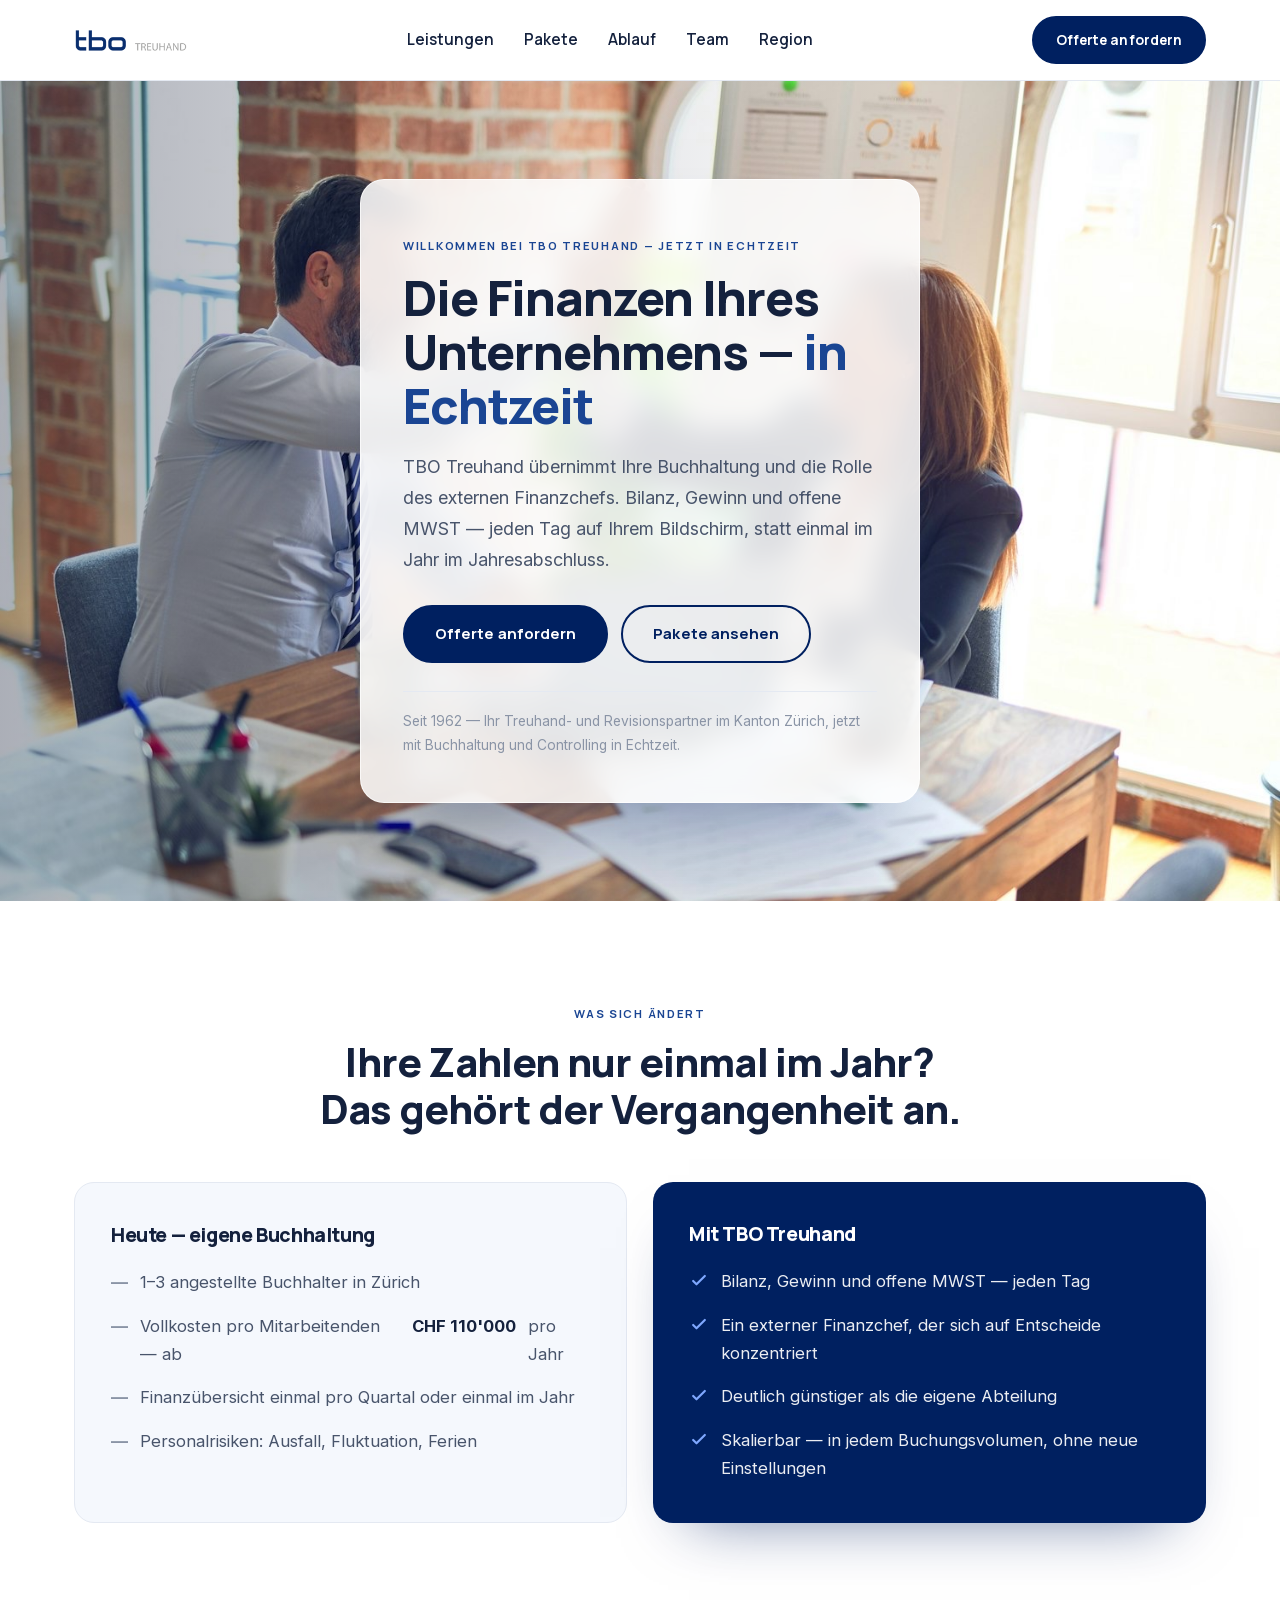
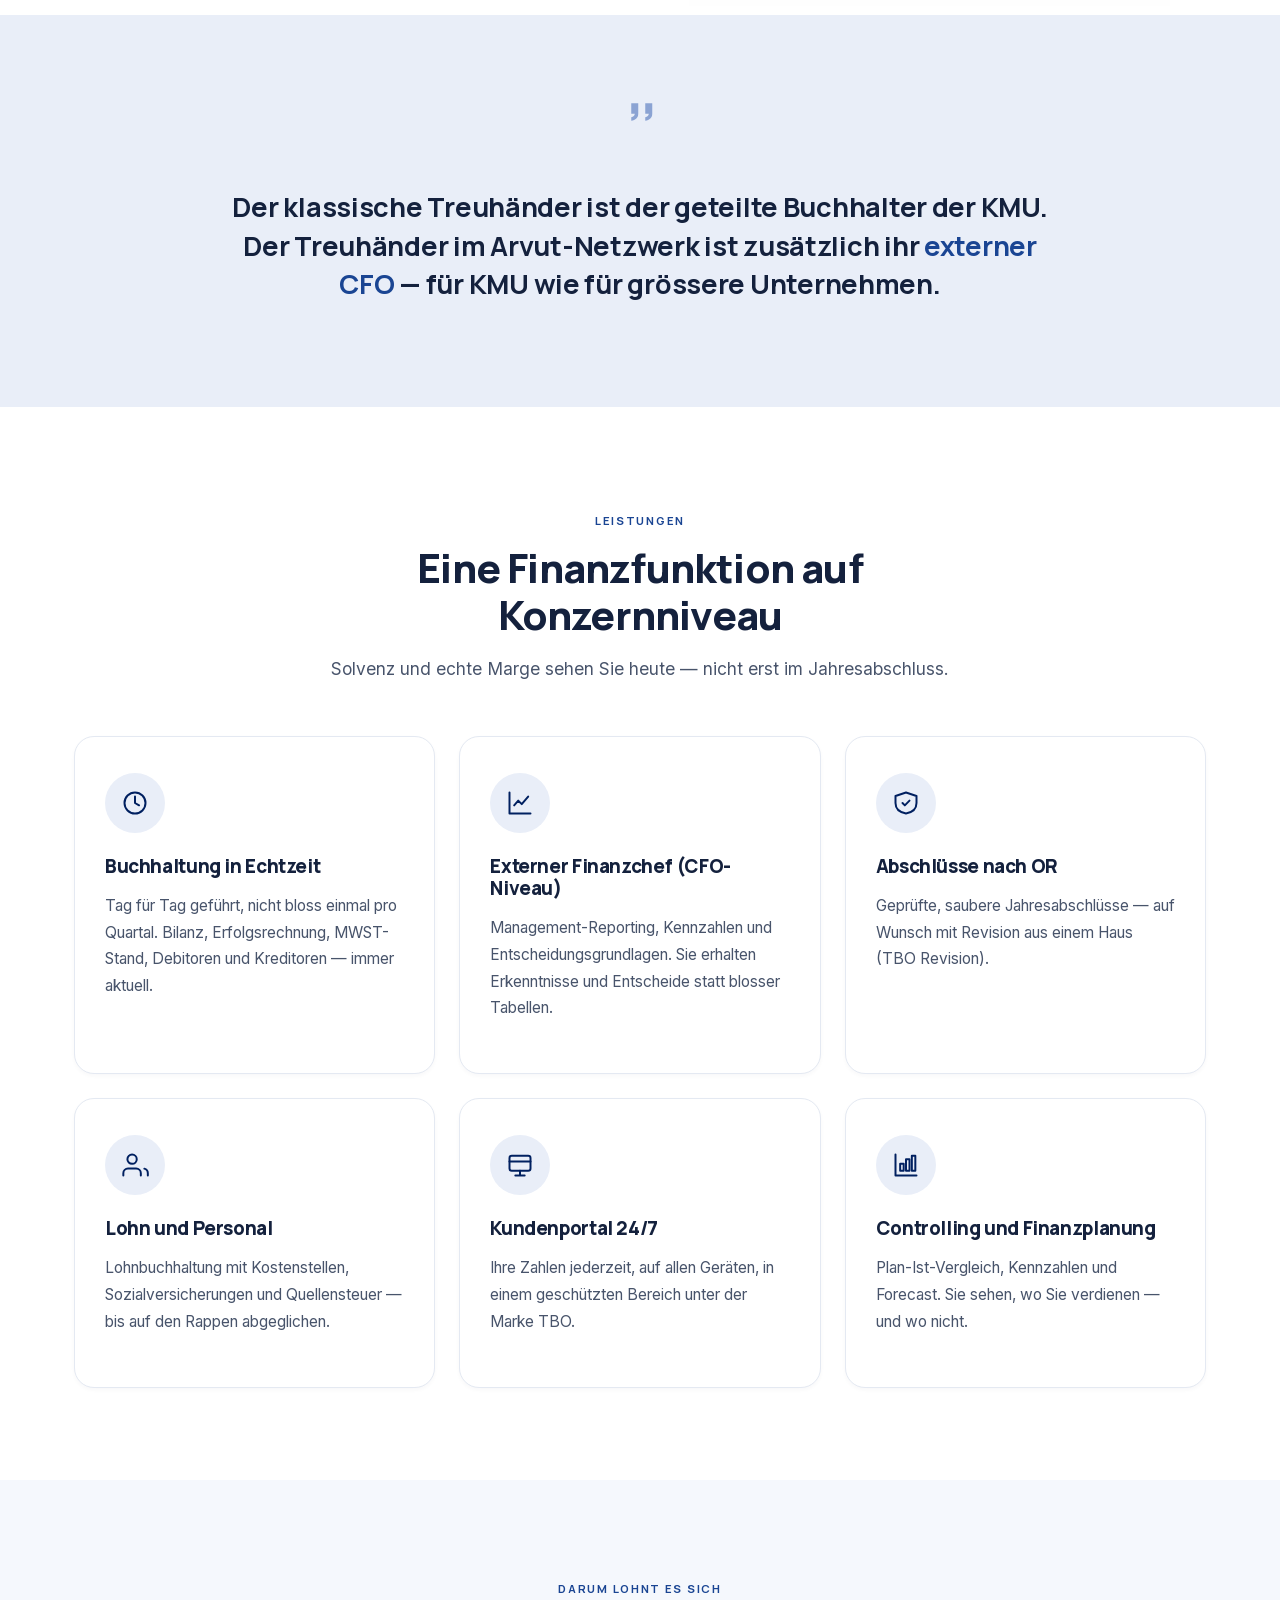
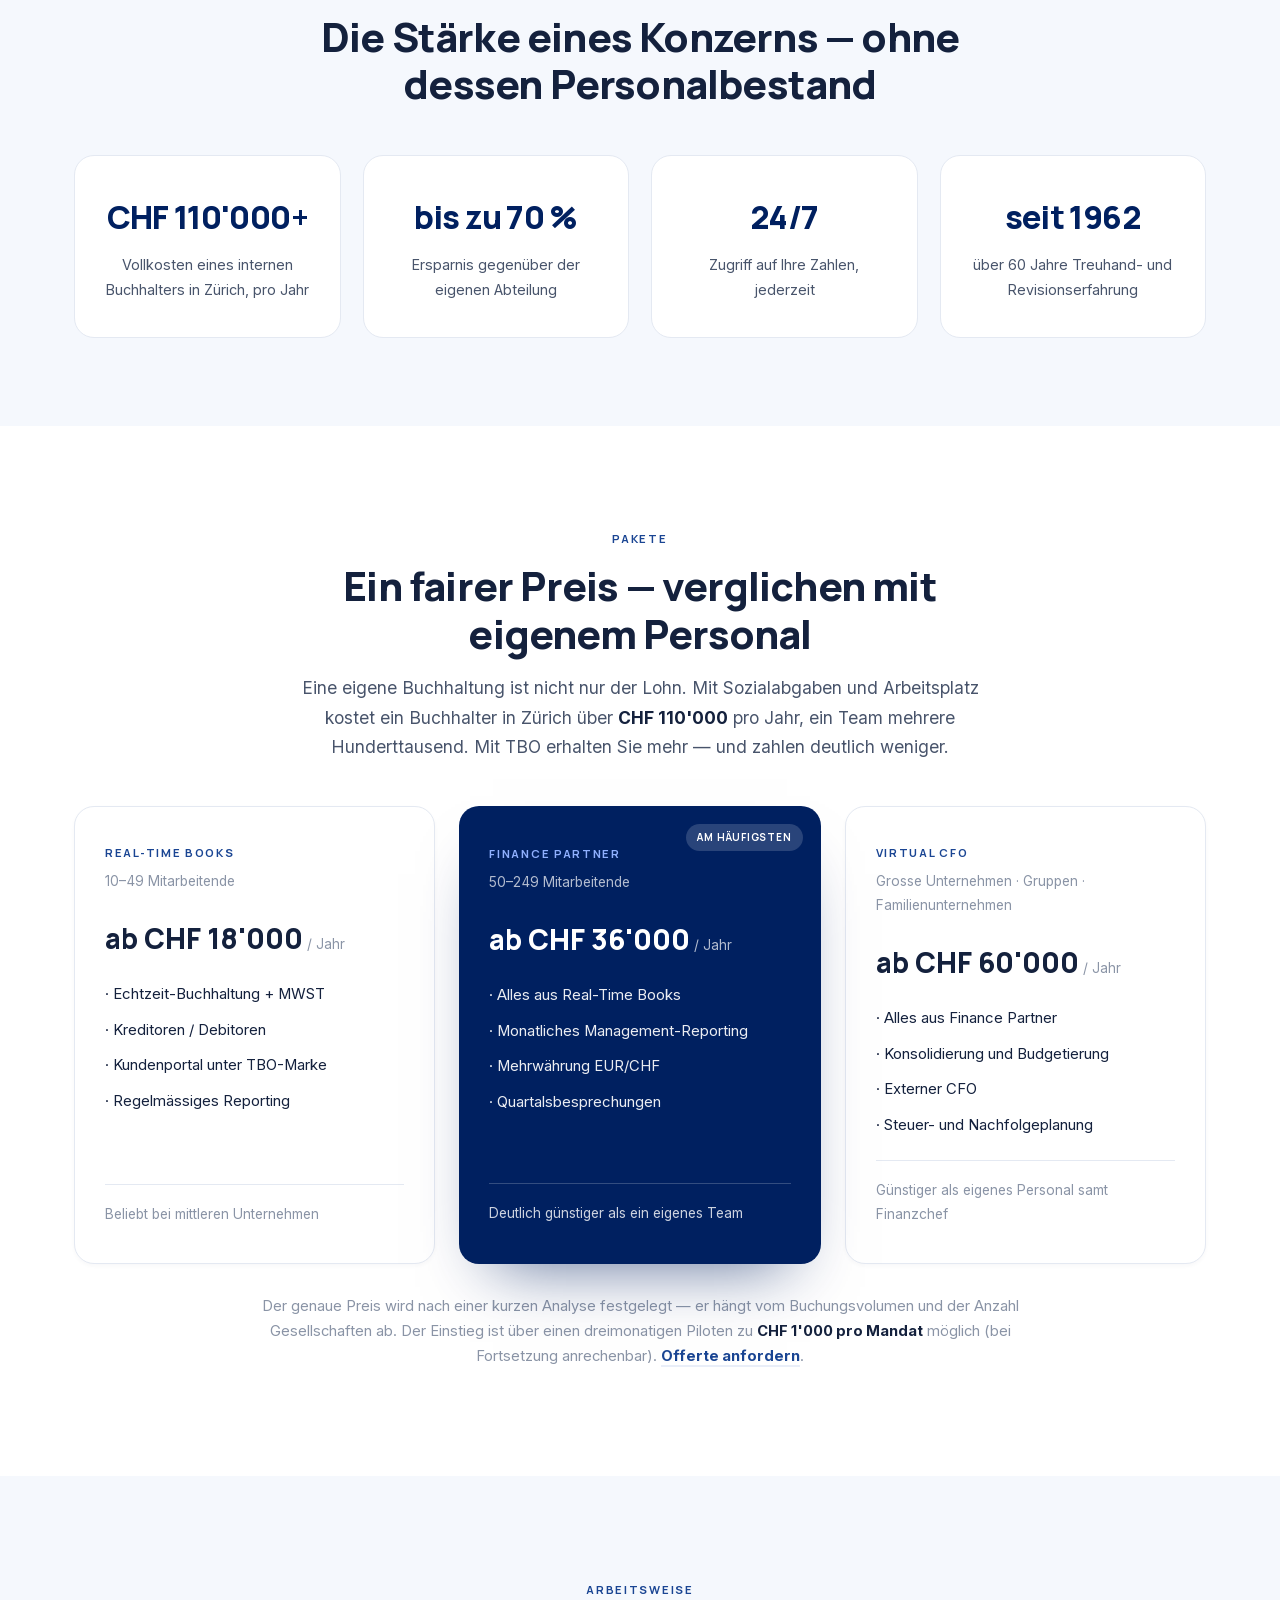
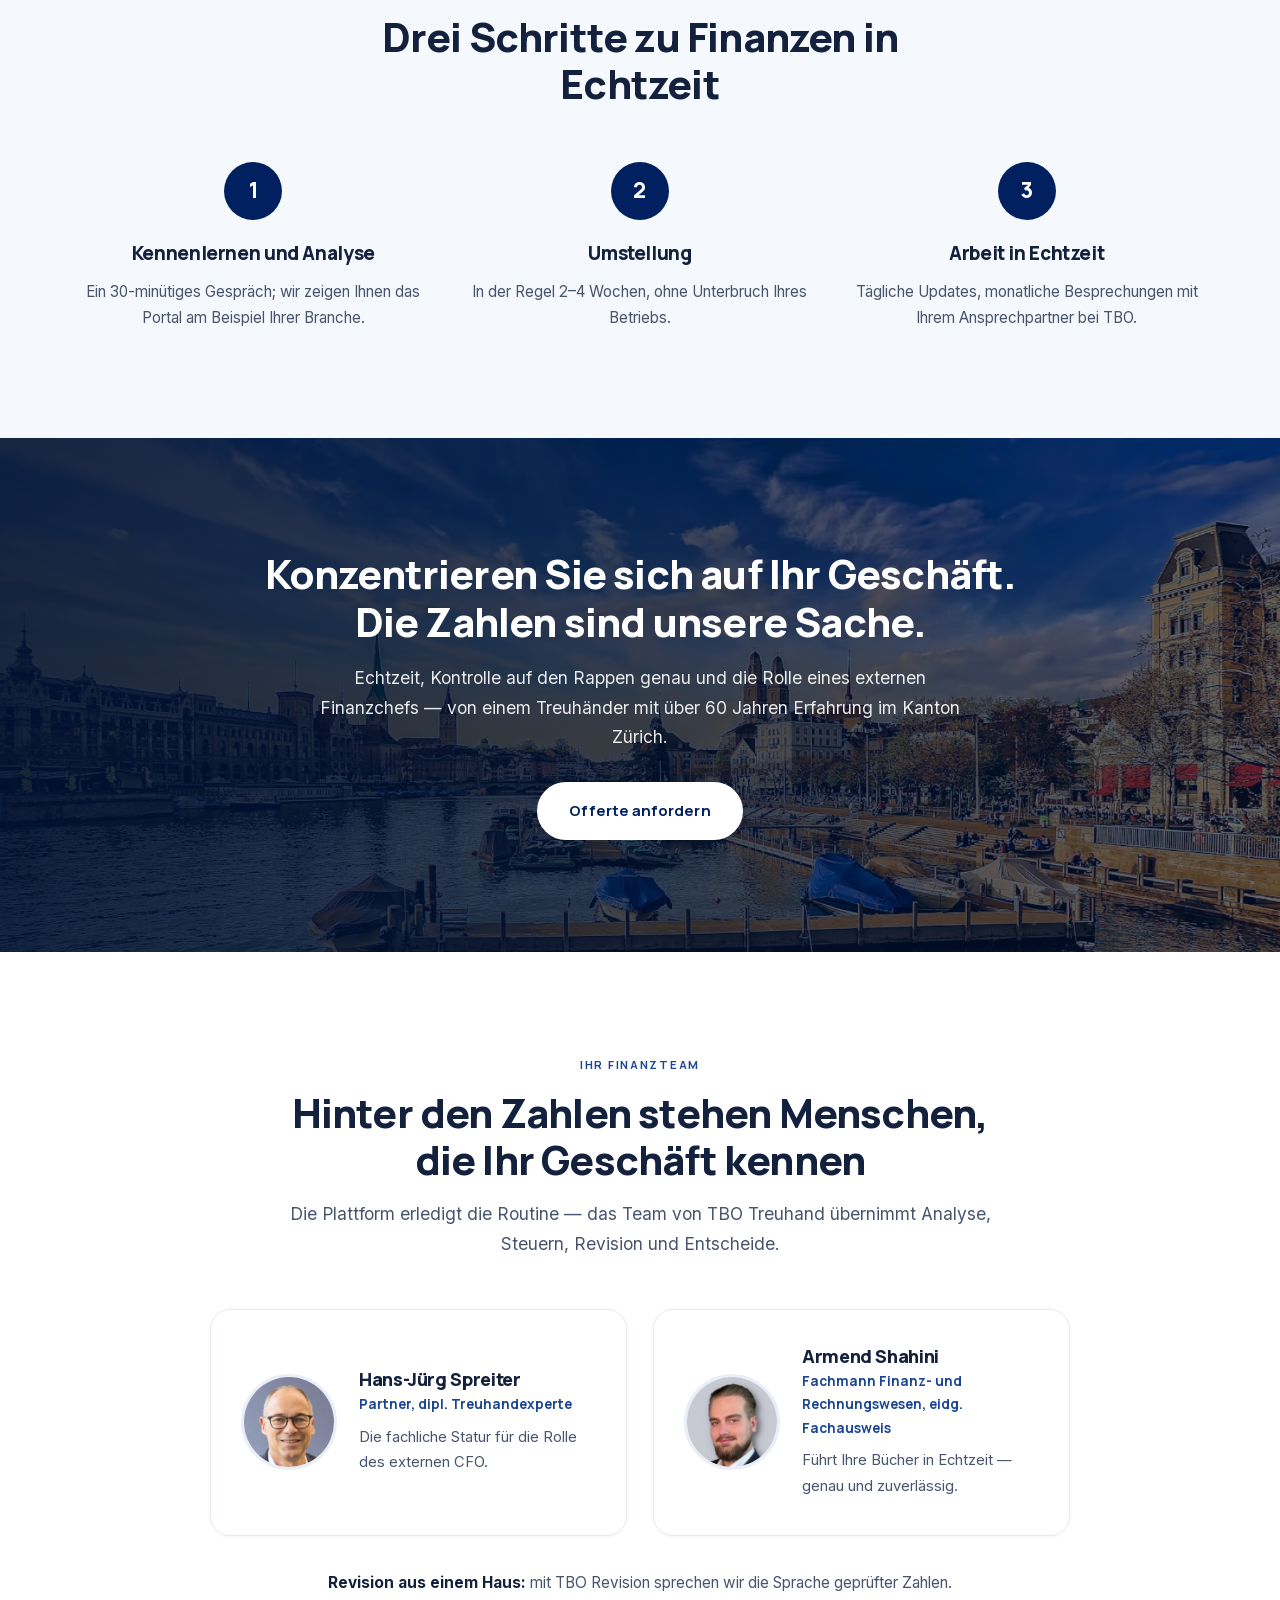
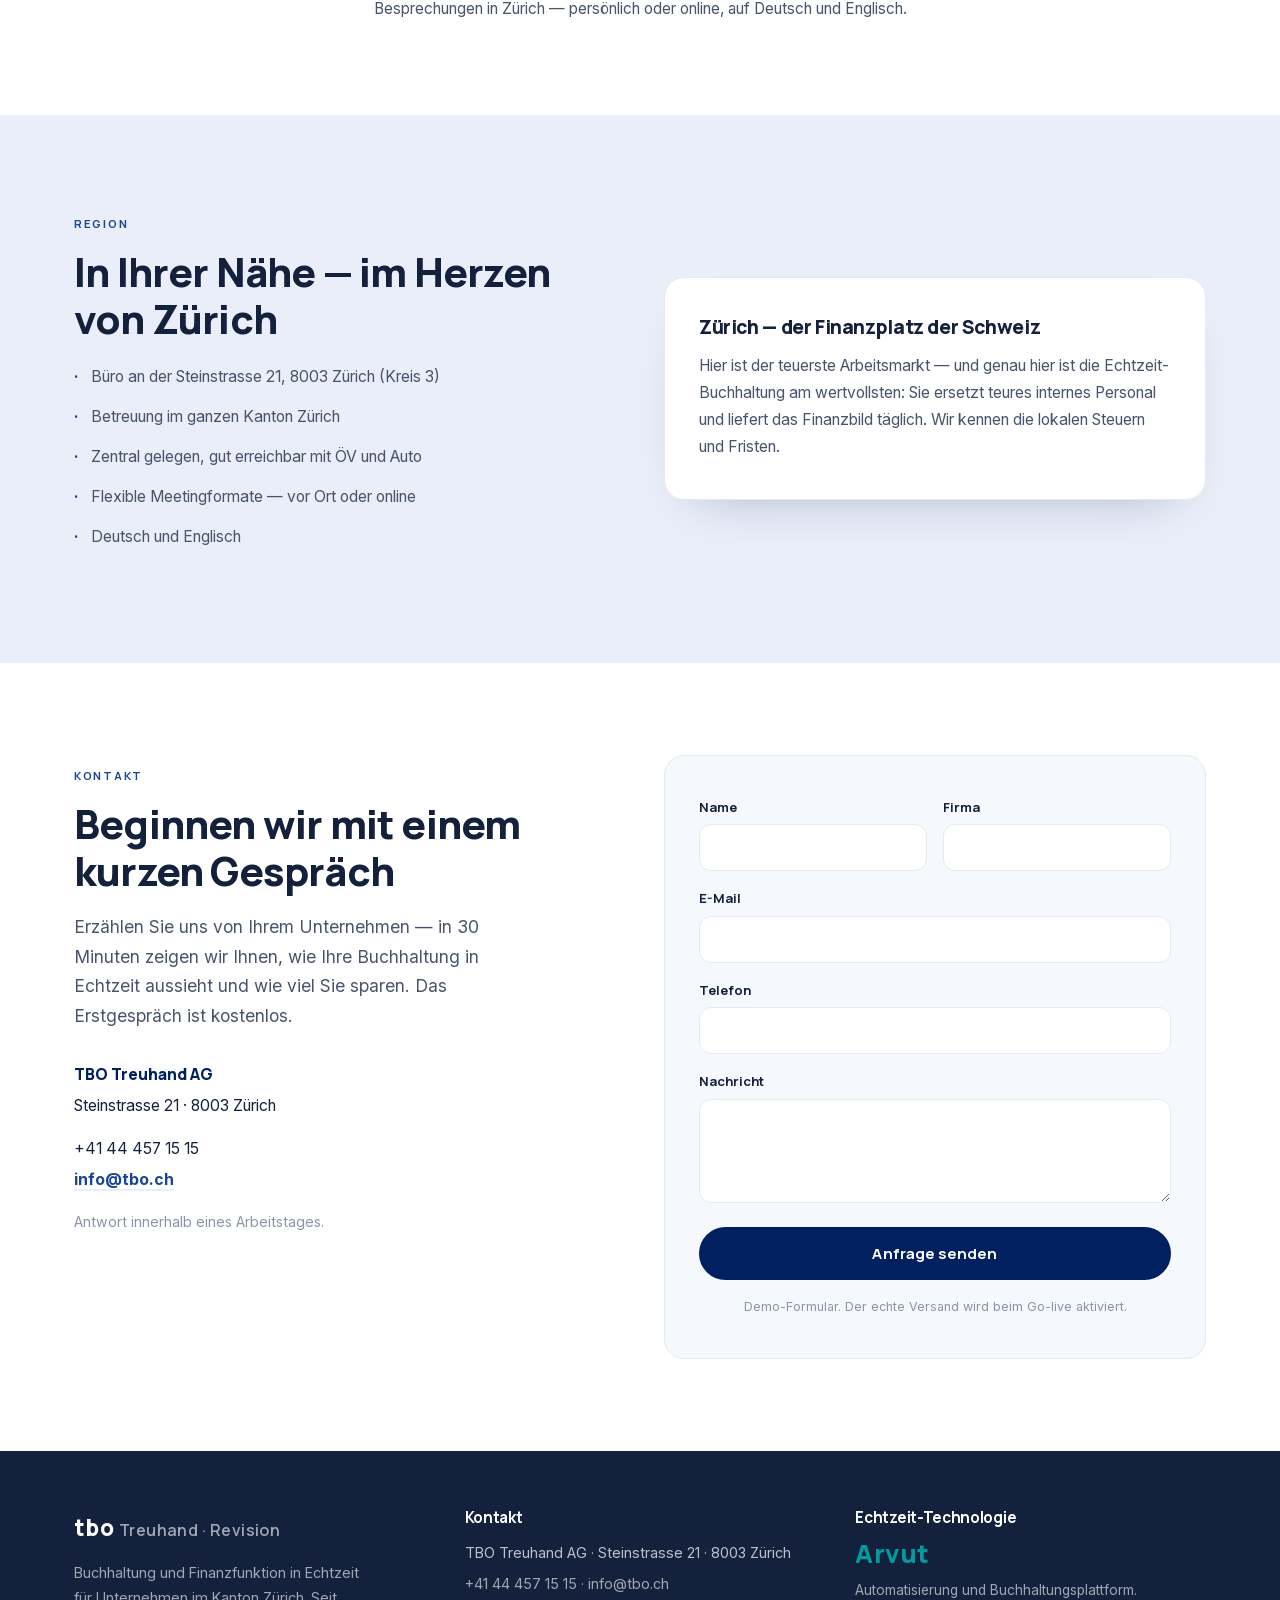
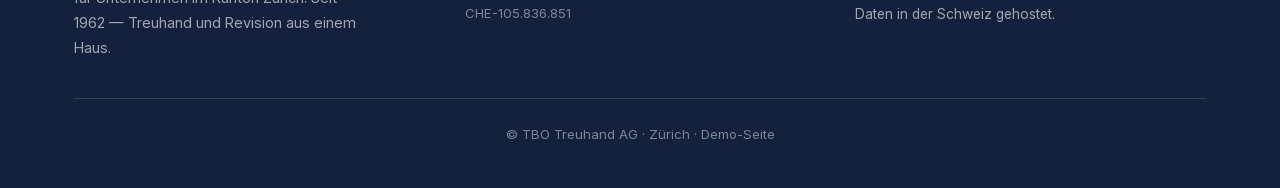
==== index.html @ 10cf0ced "TBO Treuhand demo landing (DE) — real-time accounting + external CFO Client-facing white-label landi" ====
<!DOCTYPE html>
<html lang="de">
<head>
<meta charset="UTF-8">
<meta name="viewport" content="width=device-width, initial-scale=1.0">
<title>TBO Treuhand — Buchhaltung und Finanzen in Echtzeit für Zürcher Unternehmen</title>
<meta name="description" content="TBO Treuhand AG übernimmt Ihre Buchhaltung und die Rolle des externen Finanzchefs: Bilanz, Gewinn und offene MWST an jedem Tag auf Ihrem Bildschirm — günstiger als eine eigene Abteilung. Seit 1962 im Kanton Zürich, Treuhand und Revision aus einem Haus.">
<meta name="robots" content="noindex, nofollow">
<style>
@import url('assets/fonts/fonts.css');
:root{
  --navy:#002060; --navy-2:#1A4593; --navy-3:#2f5bb0;
  --soft:#E9EEF8; --band:#F5F8FD; --ink:#14213d;
  --body:#48546b; --muted:#8a94a6; --line:#e4e9f2;
  --green:#009b9f; --radius:20px;
}
*{-webkit-font-smoothing:antialiased;box-sizing:border-box;}
html{scroll-behavior:smooth;}
a{text-decoration:none;color:inherit;}
img{display:block;max-width:100%;}
body{margin:0;font-family:'Inter',-apple-system,Helvetica,Arial,sans-serif;color:var(--body);background:#fff;line-height:1.72;font-size:16.5px;}
h1,h2,h3,h4{font-family:'Manrope','Inter',sans-serif;color:var(--ink);font-weight:800;line-height:1.18;margin:0;letter-spacing:-.02em;}
.wrap{max-width:1180px;margin:0 auto;padding:0 24px;}
.eyebrow{font-family:'Manrope','Inter',sans-serif;text-transform:uppercase;letter-spacing:.15em;font-weight:700;font-size:.71rem;color:var(--navy-2);}
.h-sec{font-size:clamp(1.75rem,3.5vw,2.5rem);}
.lead{font-size:1.08rem;color:var(--body);}
/* runde Pillen-Buttons — wie auf tbo.ch */
.btn{display:inline-block;font-family:'Manrope','Inter',sans-serif;font-weight:700;font-size:.94rem;letter-spacing:.005em;
  background:var(--navy);color:#fff;padding:14px 30px;border:2px solid var(--navy);border-radius:999px;cursor:pointer;transition:.22s;}
.btn:hover{background:var(--navy-2);border-color:var(--navy-2);transform:translateY(-1px);}
.btn-out{background:transparent;color:var(--navy);border:2px solid var(--navy);}
.btn-out:hover{background:var(--navy);color:#fff;}
.btn-light{background:#fff;color:var(--navy);border:2px solid #fff;}
.btn-light:hover{background:var(--soft);border-color:var(--soft);color:var(--navy);}
.nav-a{font-family:'Manrope','Inter',sans-serif;font-weight:600;font-size:.95rem;color:var(--ink);transition:color .2s;}
.nav-a:hover{color:var(--navy-2);}
.link-u{color:var(--navy-2);font-weight:700;border-bottom:2px solid var(--soft);}
.card{background:#fff;border:1px solid var(--line);border-radius:var(--radius);padding:36px 30px;transition:transform .28s,box-shadow .28s;box-shadow:0 2px 4px rgba(20,33,61,.03);}
.card:hover{transform:translateY(-6px);box-shadow:0 30px 60px -34px rgba(0,32,96,.4);}
.ico{width:60px;height:60px;border-radius:50%;background:var(--soft);color:var(--navy);display:flex;align-items:center;justify-content:center;margin-bottom:22px;}
.ico svg{width:28px;height:28px;}
.card h3{font-family:'Manrope','Inter';font-weight:800;font-size:1.18rem;color:var(--ink);margin-bottom:11px;}
.card p{font-size:.97rem;color:var(--body);}
input,textarea{font-family:inherit;width:100%;border:1px solid var(--line);border-radius:12px;padding:13px 15px;background:#fff;color:var(--ink);font-size:.96rem;transition:border-color .2s;}
input:focus,textarea:focus{outline:none;border-color:var(--navy-2);}
label{display:block;font-size:.82rem;font-weight:700;color:var(--ink);margin-bottom:6px;font-family:'Manrope','Inter';}
.reveal{opacity:0;transform:translateY(24px);transition:opacity .75s cubic-bezier(.22,.61,.36,1),transform .75s cubic-bezier(.22,.61,.36,1);}
.reveal.in{opacity:1;transform:none;}
@media(prefers-reduced-motion:reduce){*{transition:none!important;animation:none!important;}.reveal{opacity:1;transform:none;}}
#toTop{position:fixed;right:22px;bottom:22px;z-index:60;width:46px;height:46px;background:var(--navy);color:#fff;border:none;border-radius:50%;cursor:pointer;display:flex;align-items:center;justify-content:center;box-shadow:0 12px 26px -12px rgba(0,32,96,.7);opacity:0;visibility:hidden;transform:translateY(12px);transition:.3s;}
#toTop.show{opacity:1;visibility:visible;transform:none;}
@media(max-width:900px){.hide-mob{display:none!important;}}
@media(max-width:820px){.g2{grid-template-columns:1fr!important;gap:40px!important;}}
@media(max-width:760px){.hero-card{margin:0 16px!important;max-width:none!important;padding:34px 26px!important;}}
</style>
</head>
<body>

<!-- ===== KOPFZEILE (Logo links, Menü rechts, navy Pille) — wie tbo.ch ===== -->
<header id="top" style="position:sticky;top:0;z-index:50;background:rgba(255,255,255,.94);backdrop-filter:saturate(180%) blur(10px);border-bottom:1px solid var(--line);">
  <div class="wrap" style="height:80px;display:flex;align-items:center;justify-content:space-between;gap:20px;">
    <a href="#top" aria-label="TBO Treuhand AG"><img src="assets/img/logo-tbo.png?v=1" alt="TBO Treuhand AG" style="height:38px;width:auto;"></a>
    <nav class="hide-mob" style="display:flex;align-items:center;gap:30px;">
      <a href="#leistungen" class="nav-a">Leistungen</a>
      <a href="#preise" class="nav-a">Pakete</a>
      <a href="#ablauf" class="nav-a">Ablauf</a>
      <a href="#team" class="nav-a">Team</a>
      <a href="#region" class="nav-a">Region</a>
    </nav>
    <a href="#kontakt" class="btn" style="padding:10px 22px;font-size:.86rem;">Offerte anfordern</a>
  </div>
</header>

<!-- ===== HERO (Vollbild-Foto + Milchglas-Karte links) — Signatur von tbo.ch ===== -->
<section style="position:relative;min-height:calc(100vh - 80px);display:flex;align-items:center;overflow:hidden;">
  <img src="assets/img/hero.jpg?v=1" alt="Zwei Unternehmensverantwortliche besprechen ihre aktuellen Zahlen" style="position:absolute;inset:0;width:100%;height:100%;object-fit:cover;object-position:70% 50%;">
  <div style="position:absolute;inset:0;background:linear-gradient(90deg,rgba(10,20,45,.34) 0%,rgba(10,20,45,.10) 46%,rgba(10,20,45,0) 72%);"></div>
  <div class="wrap" style="position:relative;">
    <div class="hero-card reveal" style="max-width:560px;background:rgba(255,255,255,.86);backdrop-filter:blur(14px);border:1px solid rgba(255,255,255,.7);border-radius:24px;padding:44px 42px;box-shadow:0 40px 80px -40px rgba(0,32,96,.5);">
      <p class="eyebrow" style="margin-bottom:16px;">Willkommen bei TBO Treuhand — jetzt in Echtzeit</p>
      <h1 style="font-size:clamp(2.05rem,4vw,3.05rem);line-height:1.1;margin-bottom:20px;">Die Finanzen Ihres Unternehmens — <span style="color:var(--navy-2);">in Echtzeit</span></h1>
      <p style="font-size:1.12rem;color:var(--body);margin-bottom:30px;">TBO Treuhand übernimmt Ihre Buchhaltung und die Rolle des externen Finanzchefs. Bilanz, Gewinn und offene MWST — jeden Tag auf Ihrem Bildschirm, statt einmal im Jahr im Jahresabschluss.</p>
      <div style="display:flex;flex-wrap:wrap;gap:13px;">
        <a href="#kontakt" class="btn">Offerte anfordern</a>
        <a href="#preise" class="btn btn-out">Pakete ansehen</a>
      </div>
      <p style="margin:28px 0 0;font-size:.86rem;color:var(--muted);border-top:1px solid var(--line);padding-top:18px;">Seit 1962 — Ihr Treuhand- und Revisionspartner im Kanton Zürich, jetzt mit Buchhaltung und Controlling in Echtzeit.</p>
    </div>
  </div>
</section>

<!-- ===== WAS SICH ÄNDERT (Heute vs. Mit TBO) ===== -->
<section style="padding:92px 0;background:#fff;">
  <div class="wrap">
    <div class="reveal" style="text-align:center;max-width:820px;margin:0 auto 50px;">
      <p class="eyebrow" style="margin-bottom:14px;">Was sich ändert</p>
      <h2 class="h-sec">Ihre Zahlen nur einmal im Jahr?<br>Das gehört der Vergangenheit an.</h2>
    </div>
    <div class="g2" style="display:grid;grid-template-columns:1fr 1fr;gap:26px;align-items:stretch;">
      <div class="reveal" style="background:var(--band);border:1px solid var(--line);border-radius:var(--radius);padding:40px 36px;">
        <h3 style="font-size:1.22rem;margin-bottom:22px;color:var(--ink);">Heute — eigene Buchhaltung</h3>
        <ul style="list-style:none;padding:0;margin:0;display:flex;flex-direction:column;gap:15px;">
          <li style="display:flex;gap:12px;"><span style="color:var(--muted);font-weight:800;">—</span>1–3 angestellte Buchhalter in Zürich</li>
          <li style="display:flex;gap:12px;"><span style="color:var(--muted);font-weight:800;">—</span>Vollkosten pro Mitarbeitenden — ab <b style="color:var(--ink);">CHF&nbsp;110'000</b> pro Jahr</li>
          <li style="display:flex;gap:12px;"><span style="color:var(--muted);font-weight:800;">—</span>Finanzübersicht einmal pro Quartal oder einmal im Jahr</li>
          <li style="display:flex;gap:12px;"><span style="color:var(--muted);font-weight:800;">—</span>Personalrisiken: Ausfall, Fluktuation, Ferien</li>
        </ul>
      </div>
      <div class="reveal" style="background:var(--navy);color:#fff;border-radius:var(--radius);padding:40px 36px;box-shadow:0 30px 60px -36px rgba(0,32,96,.6);">
        <h3 style="font-size:1.22rem;margin-bottom:22px;color:#fff;">Mit TBO Treuhand</h3>
        <ul style="list-style:none;padding:0;margin:0;display:flex;flex-direction:column;gap:15px;color:rgba(255,255,255,.92);">
          <li style="display:flex;gap:12px;"><svg width="20" height="20" viewBox="0 0 24 24" fill="none" stroke="#7fa8ff" stroke-width="2.6" stroke-linecap="round" stroke-linejoin="round" style="flex-shrink:0;margin-top:4px;"><path d="M5 12l4 4 10-10"/></svg>Bilanz, Gewinn und offene MWST — jeden Tag</li>
          <li style="display:flex;gap:12px;"><svg width="20" height="20" viewBox="0 0 24 24" fill="none" stroke="#7fa8ff" stroke-width="2.6" stroke-linecap="round" stroke-linejoin="round" style="flex-shrink:0;margin-top:4px;"><path d="M5 12l4 4 10-10"/></svg>Ein externer Finanzchef, der sich auf Entscheide konzentriert</li>
          <li style="display:flex;gap:12px;"><svg width="20" height="20" viewBox="0 0 24 24" fill="none" stroke="#7fa8ff" stroke-width="2.6" stroke-linecap="round" stroke-linejoin="round" style="flex-shrink:0;margin-top:4px;"><path d="M5 12l4 4 10-10"/></svg>Deutlich günstiger als die eigene Abteilung</li>
          <li style="display:flex;gap:12px;"><svg width="20" height="20" viewBox="0 0 24 24" fill="none" stroke="#7fa8ff" stroke-width="2.6" stroke-linecap="round" stroke-linejoin="round" style="flex-shrink:0;margin-top:4px;"><path d="M5 12l4 4 10-10"/></svg>Skalierbar — in jedem Buchungsvolumen, ohne neue Einstellungen</li>
        </ul>
      </div>
    </div>
  </div>
</section>

<!-- ===== LEITSATZ (Positionierung — Kanon, wörtlich) ===== -->
<section style="padding:76px 0;background:var(--soft);">
  <div class="wrap reveal" style="max-width:900px;margin:0 auto;text-align:center;">
    <svg width="42" height="42" viewBox="0 0 24 24" fill="var(--navy-3)" style="opacity:.5;margin:0 auto 20px;"><path d="M7 7h4v6c0 2.2-1.5 3.7-4 4v-2c1.2-.3 2-1 2-2H7V7zm8 0h4v6c0 2.2-1.5 3.7-4 4v-2c1.2-.3 2-1 2-2h-2V7z"/></svg>
    <p style="font-family:'Manrope','Inter';font-weight:700;font-size:clamp(1.3rem,2.5vw,1.7rem);color:var(--ink);line-height:1.42;letter-spacing:-.01em;">
      Der klassische Treuhänder ist der geteilte Buchhalter der KMU. Der Treuhänder im Arvut-Netzwerk ist zusätzlich ihr <span style="color:var(--navy-2);">externer CFO</span> — für KMU wie für grössere Unternehmen.
    </p>
  </div>
</section>

<!-- ===== LEISTUNGEN ===== -->
<section id="leistungen" style="padding:92px 0;background:#fff;">
  <div class="wrap">
    <div class="reveal" style="text-align:center;max-width:680px;margin:0 auto 52px;">
      <p class="eyebrow" style="margin-bottom:14px;">Leistungen</p>
      <h2 class="h-sec">Eine Finanzfunktion auf Konzernniveau</h2>
      <p class="lead" style="margin-top:16px;">Solvenz und echte Marge sehen Sie heute — nicht erst im Jahresabschluss.</p>
    </div>
    <div style="display:grid;grid-template-columns:repeat(auto-fit,minmax(300px,1fr));gap:24px;">
      <div class="card reveal">
        <div class="ico"><svg viewBox="0 0 24 24" fill="none" stroke="currentColor" stroke-width="1.7" stroke-linecap="round" stroke-linejoin="round"><circle cx="12" cy="12" r="9"/><path d="M12 6.5v5.5l3.5 2"/></svg></div>
        <h3>Buchhaltung in Echtzeit</h3>
        <p>Tag für Tag geführt, nicht bloss einmal pro Quartal. Bilanz, Erfolgsrechnung, MWST-Stand, Debitoren und Kreditoren — immer aktuell.</p>
      </div>
      <div class="card reveal">
        <div class="ico"><svg viewBox="0 0 24 24" fill="none" stroke="currentColor" stroke-width="1.7" stroke-linecap="round" stroke-linejoin="round"><path d="M3 3v18h18"/><path d="M7 14l3.5-4 3 3 5.5-6.5"/></svg></div>
        <h3>Externer Finanzchef (CFO-Niveau)</h3>
        <p>Management-Reporting, Kennzahlen und Entscheidungsgrundlagen. Sie erhalten Erkenntnisse und Entscheide statt blosser Tabellen.</p>
      </div>
      <div class="card reveal">
        <div class="ico"><svg viewBox="0 0 24 24" fill="none" stroke="currentColor" stroke-width="1.7" stroke-linecap="round" stroke-linejoin="round"><path d="M9 12l2 2 4-4"/><path d="M21 12c0 5-3.5 8-9 9-5.5-1-9-4-9-9V6l9-3 9 3z"/></svg></div>
        <h3>Abschlüsse nach OR</h3>
        <p>Geprüfte, saubere Jahresabschlüsse — auf Wunsch mit Revision aus einem Haus (TBO Revision).</p>
      </div>
      <div class="card reveal">
        <div class="ico"><svg viewBox="0 0 24 24" fill="none" stroke="currentColor" stroke-width="1.7" stroke-linecap="round" stroke-linejoin="round"><path d="M17 21v-2a4 4 0 0 0-4-4H6a4 4 0 0 0-4 4v2"/><circle cx="9.5" cy="7" r="4"/><path d="M23 21v-2a4 4 0 0 0-3-3.87"/></svg></div>
        <h3>Lohn und Personal</h3>
        <p>Lohnbuchhaltung mit Kostenstellen, Sozialversicherungen und Quellensteuer — bis auf den Rappen abgeglichen.</p>
      </div>
      <div class="card reveal">
        <div class="ico"><svg viewBox="0 0 24 24" fill="none" stroke="currentColor" stroke-width="1.7" stroke-linecap="round" stroke-linejoin="round"><rect x="3" y="4" width="18" height="13" rx="2"/><path d="M3 9h18M8 21h8M12 17v4"/></svg></div>
        <h3>Kundenportal 24/7</h3>
        <p>Ihre Zahlen jederzeit, auf allen Geräten, in einem geschützten Bereich unter der Marke TBO.</p>
      </div>
      <div class="card reveal">
        <div class="ico"><svg viewBox="0 0 24 24" fill="none" stroke="currentColor" stroke-width="1.7" stroke-linecap="round" stroke-linejoin="round"><path d="M3 3v18h18"/><rect x="7" y="11" width="3" height="6"/><rect x="12" y="7" width="3" height="10"/><rect x="17" y="4" width="3" height="13"/></svg></div>
        <h3>Controlling und Finanzplanung</h3>
        <p>Plan-Ist-Vergleich, Kennzahlen und Forecast. Sie sehen, wo Sie verdienen — und wo nicht.</p>
      </div>
    </div>
  </div>
</section>

<!-- ===== DARUM LOHNT ES SICH (Kennzahlen) ===== -->
<section style="padding:88px 0;background:var(--band);">
  <div class="wrap">
    <div class="reveal" style="text-align:center;max-width:720px;margin:0 auto 48px;">
      <p class="eyebrow" style="margin-bottom:14px;">Darum lohnt es sich</p>
      <h2 class="h-sec">Die Stärke eines Konzerns — ohne dessen Personalbestand</h2>
    </div>
    <div style="display:grid;grid-template-columns:repeat(auto-fit,minmax(210px,1fr));gap:22px;">
      <div class="reveal" style="background:#fff;border:1px solid var(--line);border-radius:var(--radius);padding:34px 26px;text-align:center;">
        <div style="font-family:'Manrope','Inter';font-weight:800;font-size:2rem;color:var(--navy);letter-spacing:-.02em;">CHF 110'000+</div>
        <div style="margin-top:8px;font-size:.9rem;color:var(--body);">Vollkosten eines internen Buchhalters in Zürich, pro Jahr</div>
      </div>
      <div class="reveal" style="background:#fff;border:1px solid var(--line);border-radius:var(--radius);padding:34px 26px;text-align:center;">
        <div style="font-family:'Manrope','Inter';font-weight:800;font-size:2rem;color:var(--navy);letter-spacing:-.02em;">bis zu 70 %</div>
        <div style="margin-top:8px;font-size:.9rem;color:var(--body);">Ersparnis gegenüber der eigenen Abteilung</div>
      </div>
      <div class="reveal" style="background:#fff;border:1px solid var(--line);border-radius:var(--radius);padding:34px 26px;text-align:center;">
        <div style="font-family:'Manrope','Inter';font-weight:800;font-size:2rem;color:var(--navy);letter-spacing:-.02em;">24/7</div>
        <div style="margin-top:8px;font-size:.9rem;color:var(--body);">Zugriff auf Ihre Zahlen, jederzeit</div>
      </div>
      <div class="reveal" style="background:#fff;border:1px solid var(--line);border-radius:var(--radius);padding:34px 26px;text-align:center;">
        <div style="font-family:'Manrope','Inter';font-weight:800;font-size:2rem;color:var(--navy);letter-spacing:-.02em;">seit 1962</div>
        <div style="margin-top:8px;font-size:.9rem;color:var(--body);">über 60 Jahre Treuhand- und Revisionserfahrung</div>
      </div>
    </div>
  </div>
</section>

<!-- ===== PREISE ===== -->
<section id="preise" style="padding:92px 0;background:#fff;">
  <div class="wrap">
    <div class="reveal" style="text-align:center;max-width:720px;margin:0 auto 30px;">
      <p class="eyebrow" style="margin-bottom:14px;">Pakete</p>
      <h2 class="h-sec">Ein fairer Preis — verglichen mit eigenem Personal</h2>
      <p class="lead" style="margin-top:16px;">Eine eigene Buchhaltung ist nicht nur der Lohn. Mit Sozialabgaben und Arbeitsplatz kostet ein Buchhalter in Zürich über <b style="color:var(--ink);">CHF 110'000</b> pro Jahr, ein Team mehrere Hunderttausend. Mit TBO erhalten Sie mehr — und zahlen deutlich weniger.</p>
    </div>
    <div style="display:grid;grid-template-columns:repeat(auto-fit,minmax(280px,1fr));gap:24px;align-items:stretch;margin-top:44px;">
      <div class="reveal card" style="display:flex;flex-direction:column;">
        <span class="eyebrow">Real-Time Books</span>
        <p style="font-size:.86rem;margin:8px 0 0;color:var(--muted);">10–49 Mitarbeitende</p>
        <div style="margin:20px 0;"><span style="font-family:'Manrope','Inter';font-weight:800;font-size:1.75rem;color:var(--ink);">ab CHF 18'000</span><span style="font-size:.85rem;color:var(--muted);"> / Jahr</span></div>
        <ul style="list-style:none;padding:0;margin:0;flex:1;display:flex;flex-direction:column;gap:10px;font-size:.93rem;color:var(--ink);">
          <li>· Echtzeit-Buchhaltung + MWST</li><li>· Kreditoren / Debitoren</li><li>· Kundenportal unter TBO-Marke</li><li>· Regelmässiges Reporting</li>
        </ul>
        <p style="margin:22px 0 0;padding-top:18px;border-top:1px solid var(--line);font-size:.86rem;color:var(--muted);">Beliebt bei mittleren Unternehmen</p>
      </div>
      <div class="reveal" style="background:var(--navy);color:#fff;border-radius:var(--radius);padding:38px 30px;display:flex;flex-direction:column;position:relative;box-shadow:0 34px 64px -34px rgba(0,32,96,.65);">
        <span style="position:absolute;top:18px;right:18px;font-family:'Manrope','Inter';font-weight:700;font-size:.62rem;letter-spacing:.08em;text-transform:uppercase;background:rgba(255,255,255,.16);color:#fff;padding:5px 11px;border-radius:999px;">Am häufigsten</span>
        <span class="eyebrow" style="color:#8fb0ff;">Finance Partner</span>
        <p style="font-size:.86rem;margin:8px 0 0;color:rgba(255,255,255,.7);">50–249 Mitarbeitende</p>
        <div style="margin:20px 0;"><span style="font-family:'Manrope','Inter';font-weight:800;font-size:1.75rem;color:#fff;">ab CHF 36'000</span><span style="font-size:.85rem;color:rgba(255,255,255,.7);"> / Jahr</span></div>
        <ul style="list-style:none;padding:0;margin:0;flex:1;display:flex;flex-direction:column;gap:10px;font-size:.93rem;color:rgba(255,255,255,.92);">
          <li>· Alles aus Real-Time Books</li><li>· Monatliches Management-Reporting</li><li>· Mehrwährung EUR/CHF</li><li>· Quartalsbesprechungen</li>
        </ul>
        <p style="margin:22px 0 0;padding-top:18px;border-top:1px solid rgba(255,255,255,.2);font-size:.86rem;color:rgba(255,255,255,.8);">Deutlich günstiger als ein eigenes Team</p>
      </div>
      <div class="reveal card" style="display:flex;flex-direction:column;">
        <span class="eyebrow">Virtual CFO</span>
        <p style="font-size:.86rem;margin:8px 0 0;color:var(--muted);">Grosse Unternehmen · Gruppen · Familienunternehmen</p>
        <div style="margin:20px 0;"><span style="font-family:'Manrope','Inter';font-weight:800;font-size:1.75rem;color:var(--ink);">ab CHF 60'000</span><span style="font-size:.85rem;color:var(--muted);"> / Jahr</span></div>
        <ul style="list-style:none;padding:0;margin:0;flex:1;display:flex;flex-direction:column;gap:10px;font-size:.93rem;color:var(--ink);">
          <li>· Alles aus Finance Partner</li><li>· Konsolidierung und Budgetierung</li><li>· Externer CFO</li><li>· Steuer- und Nachfolgeplanung</li>
        </ul>
        <p style="margin:22px 0 0;padding-top:18px;border-top:1px solid var(--line);font-size:.86rem;color:var(--muted);">Günstiger als eigenes Personal samt Finanzchef</p>
      </div>
    </div>
    <p class="reveal" style="text-align:center;font-size:.92rem;color:var(--muted);margin-top:30px;max-width:820px;margin-left:auto;margin-right:auto;">Der genaue Preis wird nach einer kurzen Analyse festgelegt — er hängt vom Buchungsvolumen und der Anzahl Gesellschaften ab. Der Einstieg ist über einen dreimonatigen Piloten zu <b style="color:var(--ink);">CHF 1'000 pro Mandat</b> möglich (bei Fortsetzung anrechenbar). <a href="#kontakt" class="link-u">Offerte anfordern</a>.</p>
  </div>
</section>

<!-- ===== ARBEITSWEISE ===== -->
<section id="ablauf" style="padding:92px 0;background:var(--band);">
  <div class="wrap">
    <div class="reveal" style="text-align:center;max-width:680px;margin:0 auto 54px;">
      <p class="eyebrow" style="margin-bottom:14px;">Arbeitsweise</p>
      <h2 class="h-sec">Drei Schritte zu Finanzen in Echtzeit</h2>
    </div>
    <div style="display:grid;grid-template-columns:repeat(auto-fit,minmax(270px,1fr));gap:28px;">
      <div class="reveal" style="text-align:center;"><div style="width:58px;height:58px;background:var(--navy);color:#fff;border-radius:50%;font-family:'Manrope','Inter';font-weight:800;font-size:1.3rem;display:flex;align-items:center;justify-content:center;margin:0 auto 22px;">1</div><h3 style="font-size:1.18rem;margin-bottom:11px;">Kennenlernen und Analyse</h3><p style="font-size:.95rem;">Ein 30-minütiges Gespräch; wir zeigen Ihnen das Portal am Beispiel Ihrer Branche.</p></div>
      <div class="reveal" style="text-align:center;"><div style="width:58px;height:58px;background:var(--navy);color:#fff;border-radius:50%;font-family:'Manrope','Inter';font-weight:800;font-size:1.3rem;display:flex;align-items:center;justify-content:center;margin:0 auto 22px;">2</div><h3 style="font-size:1.18rem;margin-bottom:11px;">Umstellung</h3><p style="font-size:.95rem;">In der Regel 2–4 Wochen, ohne Unterbruch Ihres Betriebs.</p></div>
      <div class="reveal" style="text-align:center;"><div style="width:58px;height:58px;background:var(--navy);color:#fff;border-radius:50%;font-family:'Manrope','Inter';font-weight:800;font-size:1.3rem;display:flex;align-items:center;justify-content:center;margin:0 auto 22px;">3</div><h3 style="font-size:1.18rem;margin-bottom:11px;">Arbeit in Echtzeit</h3><p style="font-size:.95rem;">Tägliche Updates, monatliche Besprechungen mit Ihrem Ansprechpartner bei TBO.</p></div>
    </div>
  </div>
</section>

<!-- ===== AKZENT-BANNER (abgedunkeltes Zürich-Foto) ===== -->
<section style="position:relative;padding:112px 0;overflow:hidden;">
  <img src="assets/img/zurich.jpg?v=1" alt="Zürich — Limmat und Altstadt" style="position:absolute;inset:0;width:100%;height:100%;object-fit:cover;object-position:50% 46%;">
  <div style="position:absolute;inset:0;background:linear-gradient(90deg,rgba(0,18,52,.9),rgba(0,18,52,.58));"></div>
  <div class="wrap reveal" style="position:relative;text-align:center;max-width:800px;">
    <h2 style="color:#fff;font-size:clamp(1.75rem,3.6vw,2.5rem);margin-bottom:18px;">Konzentrieren Sie sich auf Ihr Geschäft.<br>Die Zahlen sind unsere Sache.</h2>
    <p style="color:rgba(255,255,255,.9);font-size:1.08rem;max-width:640px;margin:0 auto 30px;">Echtzeit, Kontrolle auf den Rappen genau und die Rolle eines externen Finanzchefs — von einem Treuhänder mit über 60 Jahren Erfahrung im Kanton Zürich.</p>
    <a href="#kontakt" class="btn btn-light">Offerte anfordern</a>
  </div>
</section>

<!-- ===== IHR FINANZTEAM ===== -->
<section id="team" style="padding:92px 0;background:#fff;">
  <div class="wrap">
    <div class="reveal" style="text-align:center;max-width:760px;margin:0 auto 50px;">
      <p class="eyebrow" style="margin-bottom:14px;">Ihr Finanzteam</p>
      <h2 class="h-sec">Hinter den Zahlen stehen Menschen, die Ihr Geschäft kennen</h2>
      <p class="lead" style="margin-top:16px;">Die Plattform erledigt die Routine — das Team von TBO Treuhand übernimmt Analyse, Steuern, Revision und Entscheide.</p>
    </div>
    <div class="g2" style="display:grid;grid-template-columns:1fr 1fr;gap:26px;max-width:860px;margin:0 auto;">
      <div class="reveal card" style="display:flex;gap:22px;align-items:center;">
        <img src="assets/img/spreiter.png?v=1" alt="Hans-Jürg Spreiter" style="width:96px;height:96px;border-radius:50%;object-fit:cover;flex-shrink:0;border:3px solid var(--soft);">
        <div>
          <h3 style="font-size:1.14rem;margin-bottom:3px;">Hans-Jürg Spreiter</h3>
          <p style="margin:0 0 8px;font-size:.85rem;font-weight:700;color:var(--navy-2);font-family:'Manrope','Inter';">Partner, dipl. Treuhandexperte</p>
          <p style="margin:0;font-size:.92rem;">Die fachliche Statur für die Rolle des externen CFO.</p>
        </div>
      </div>
      <div class="reveal card" style="display:flex;gap:22px;align-items:center;">
        <img src="assets/img/shahini.png?v=1" alt="Armend Shahini" style="width:96px;height:96px;border-radius:50%;object-fit:cover;flex-shrink:0;border:3px solid var(--soft);">
        <div>
          <h3 style="font-size:1.14rem;margin-bottom:3px;">Armend Shahini</h3>
          <p style="margin:0 0 8px;font-size:.85rem;font-weight:700;color:var(--navy-2);font-family:'Manrope','Inter';">Fachmann Finanz- und Rechnungswesen, eidg. Fachausweis</p>
          <p style="margin:0;font-size:.92rem;">Führt Ihre Bücher in Echtzeit — genau und zuverlässig.</p>
        </div>
      </div>
    </div>
    <p class="reveal" style="text-align:center;max-width:680px;margin:34px auto 0;font-size:.96rem;color:var(--body);"><b style="color:var(--ink);">Revision aus einem Haus:</b> mit TBO Revision sprechen wir die Sprache geprüfter Zahlen. Besprechungen in Zürich — persönlich oder online, auf Deutsch und Englisch.</p>
  </div>
</section>

<!-- ===== REGION ===== -->
<section id="region" style="padding:88px 0;background:var(--soft);">
  <div class="wrap g2" style="display:grid;grid-template-columns:1fr 1fr;gap:48px;align-items:center;">
    <div class="reveal">
      <p class="eyebrow" style="margin-bottom:14px;">Region</p>
      <h2 class="h-sec" style="margin-bottom:22px;">In Ihrer Nähe — im Herzen von Zürich</h2>
      <ul style="list-style:none;padding:0;margin:0 0 24px;display:flex;flex-direction:column;gap:13px;font-size:.98rem;">
        <li style="display:flex;gap:12px;"><span style="color:var(--navy-2);font-weight:800;">·</span>Büro an der Steinstrasse 21, 8003 Zürich (Kreis 3)</li>
        <li style="display:flex;gap:12px;"><span style="color:var(--navy-2);font-weight:800;">·</span>Betreuung im ganzen Kanton Zürich</li>
        <li style="display:flex;gap:12px;"><span style="color:var(--navy-2);font-weight:800;">·</span>Zentral gelegen, gut erreichbar mit ÖV und Auto</li>
        <li style="display:flex;gap:12px;"><span style="color:var(--navy-2);font-weight:800;">·</span>Flexible Meetingformate — vor Ort oder online</li>
        <li style="display:flex;gap:12px;"><span style="color:var(--navy-2);font-weight:800;">·</span>Deutsch und Englisch</li>
      </ul>
    </div>
    <div class="reveal" style="background:#fff;border:1px solid var(--line);border-radius:var(--radius);padding:38px 34px;box-shadow:0 24px 50px -34px rgba(0,32,96,.35);">
      <h3 style="font-size:1.2rem;margin-bottom:14px;">Zürich — der Finanzplatz der Schweiz</h3>
      <p style="font-size:.98rem;color:var(--body);margin:0;">Hier ist der teuerste Arbeitsmarkt — und genau hier ist die Echtzeit-Buchhaltung am wertvollsten: Sie ersetzt teures internes Personal und liefert das Finanzbild täglich. Wir kennen die lokalen Steuern und Fristen.</p>
    </div>
  </div>
</section>

<!-- ===== KONTAKT ===== -->
<section id="kontakt" style="padding:92px 0;background:#fff;">
  <div class="wrap g2" style="display:grid;grid-template-columns:1fr 1fr;gap:48px;">
    <div class="reveal">
      <p class="eyebrow" style="margin-bottom:14px;">Kontakt</p>
      <h2 class="h-sec" style="margin-bottom:18px;">Beginnen wir mit einem kurzen Gespräch</h2>
      <p class="lead" style="max-width:460px;margin-bottom:30px;">Erzählen Sie uns von Ihrem Unternehmen — in 30 Minuten zeigen wir Ihnen, wie Ihre Buchhaltung in Echtzeit aussieht und wie viel Sie sparen. Das Erstgespräch ist kostenlos.</p>
      <div style="display:flex;flex-direction:column;gap:16px;font-size:.98rem;">
        <div>
          <div style="font-family:'Manrope','Inter';font-weight:800;color:var(--navy);margin-bottom:5px;">TBO Treuhand AG</div>
          <p style="color:var(--ink);margin:0;">Steinstrasse 21 · 8003 Zürich</p>
        </div>
        <div style="color:var(--ink);">
          <p style="margin:0 0 4px;">+41 44 457 15 15</p>
          <p style="margin:0;"><a href="mailto:info@tbo.ch" class="link-u">info@tbo.ch</a></p>
        </div>
        <div style="font-size:.88rem;color:var(--muted);">Antwort innerhalb eines Arbeitstages.</div>
      </div>
    </div>
    <div class="reveal" style="background:var(--band);border:1px solid var(--line);border-radius:var(--radius);padding:40px 34px;">
      <form onsubmit="return false" style="display:flex;flex-direction:column;gap:16px;">
        <div style="display:grid;grid-template-columns:1fr 1fr;gap:16px;">
          <div><label>Name</label><input type="text"></div>
          <div><label>Firma</label><input type="text"></div>
        </div>
        <div><label>E-Mail</label><input type="email"></div>
        <div><label>Telefon</label><input type="tel"></div>
        <div><label>Nachricht</label><textarea rows="4"></textarea></div>
        <button class="btn" style="width:100%;">Anfrage senden</button>
        <p style="text-align:center;font-size:.78rem;color:var(--muted);margin:0;">Demo-Formular. Der echte Versand wird beim Go-live aktiviert.</p>
      </form>
    </div>
  </div>
</section>

<!-- ===== FUSSZEILE ===== -->
<footer style="background:var(--ink);color:rgba(255,255,255,.72);padding:58px 0 28px;">
  <div class="wrap">
    <div style="display:grid;grid-template-columns:repeat(auto-fit,minmax(220px,1fr));gap:40px;padding-bottom:38px;border-bottom:1px solid rgba(255,255,255,.12);">
      <div>
        <div style="font-family:'Manrope','Inter';font-weight:800;font-size:1.4rem;color:#fff;margin-bottom:14px;letter-spacing:.02em;">tbo <span style="font-weight:600;color:rgba(255,255,255,.6);font-size:1rem;">Treuhand · Revision</span></div>
        <p style="font-size:.9rem;color:rgba(255,255,255,.6);max-width:290px;margin:0;">Buchhaltung und Finanzfunktion in Echtzeit für Unternehmen im Kanton Zürich. Seit 1962 — Treuhand und Revision aus einem Haus.</p>
      </div>
      <div style="font-size:.9rem;">
        <h4 style="font-family:'Manrope','Inter';font-weight:700;color:#fff;font-size:.95rem;margin-bottom:14px;">Kontakt</h4>
        <p style="margin:0 0 6px;">TBO Treuhand AG · Steinstrasse 21 · 8003 Zürich</p>
        <p style="margin:0 0 6px;color:rgba(255,255,255,.6);">+41 44 457 15 15 · info@tbo.ch</p>
        <p style="margin:0;color:rgba(255,255,255,.45);font-size:.82rem;">CHE-105.836.851</p>
      </div>
      <div>
        <h4 style="font-family:'Manrope','Inter';font-weight:700;color:#fff;font-size:.95rem;margin-bottom:14px;">Echtzeit-Technologie</h4>
        <a href="https://arvut.ch" target="_blank" rel="noopener" style="font-family:'Manrope','Inter';color:var(--green);font-weight:800;font-size:1.6rem;letter-spacing:.01em;display:inline-block;line-height:1;">Arvut</a>
        <p style="font-size:.86rem;color:rgba(255,255,255,.6);margin-top:8px;">Automatisierung und Buchhaltungsplattform.<br>Daten in der Schweiz gehostet.</p>
      </div>
    </div>
    <p style="text-align:center;font-size:.83rem;color:rgba(255,255,255,.45);margin-top:24px;">© TBO Treuhand AG · Zürich · Demo-Seite</p>
  </div>
</footer>

<button id="toTop" aria-label="Nach oben"><svg width="20" height="20" viewBox="0 0 24 24" fill="none" stroke="currentColor" stroke-width="2.4" stroke-linecap="round" stroke-linejoin="round"><path d="M12 19V5M5 12l7-7 7 7"/></svg></button>

<script>
addEventListener('scroll',()=>{document.getElementById('toTop').classList.toggle('show',scrollY>600);},{passive:true});
if('IntersectionObserver' in window){
  const io=new IntersectionObserver((es)=>{es.forEach(e=>{if(!e.isIntersecting)return;const el=e.target;const sibs=[...el.parentElement.children].filter(c=>c.classList.contains('reveal'));const idx=Math.max(0,sibs.indexOf(el));el.style.transitionDelay=(idx*0.08)+'s';el.classList.add('in');io.unobserve(el);setTimeout(()=>{el.style.transitionDelay='';},900+idx*80);})},{threshold:.12});
  document.querySelectorAll('.reveal').forEach(el=>io.observe(el));
  addEventListener('load',()=>setTimeout(()=>document.querySelectorAll('.reveal:not(.in)').forEach(el=>{if(el.getBoundingClientRect().top<innerHeight)el.classList.add('in');}),2200));
}else{document.querySelectorAll('.reveal').forEach(el=>el.classList.add('in'));}
document.querySelectorAll('a[href="#top"]').forEach(a=>a.addEventListener('click',e=>{e.preventDefault();window.scrollTo({top:0,behavior:'smooth'});}));
document.getElementById('toTop').addEventListener('click',()=>window.scrollTo({top:0,behavior:'smooth'}));
</script>
</body>
</html>
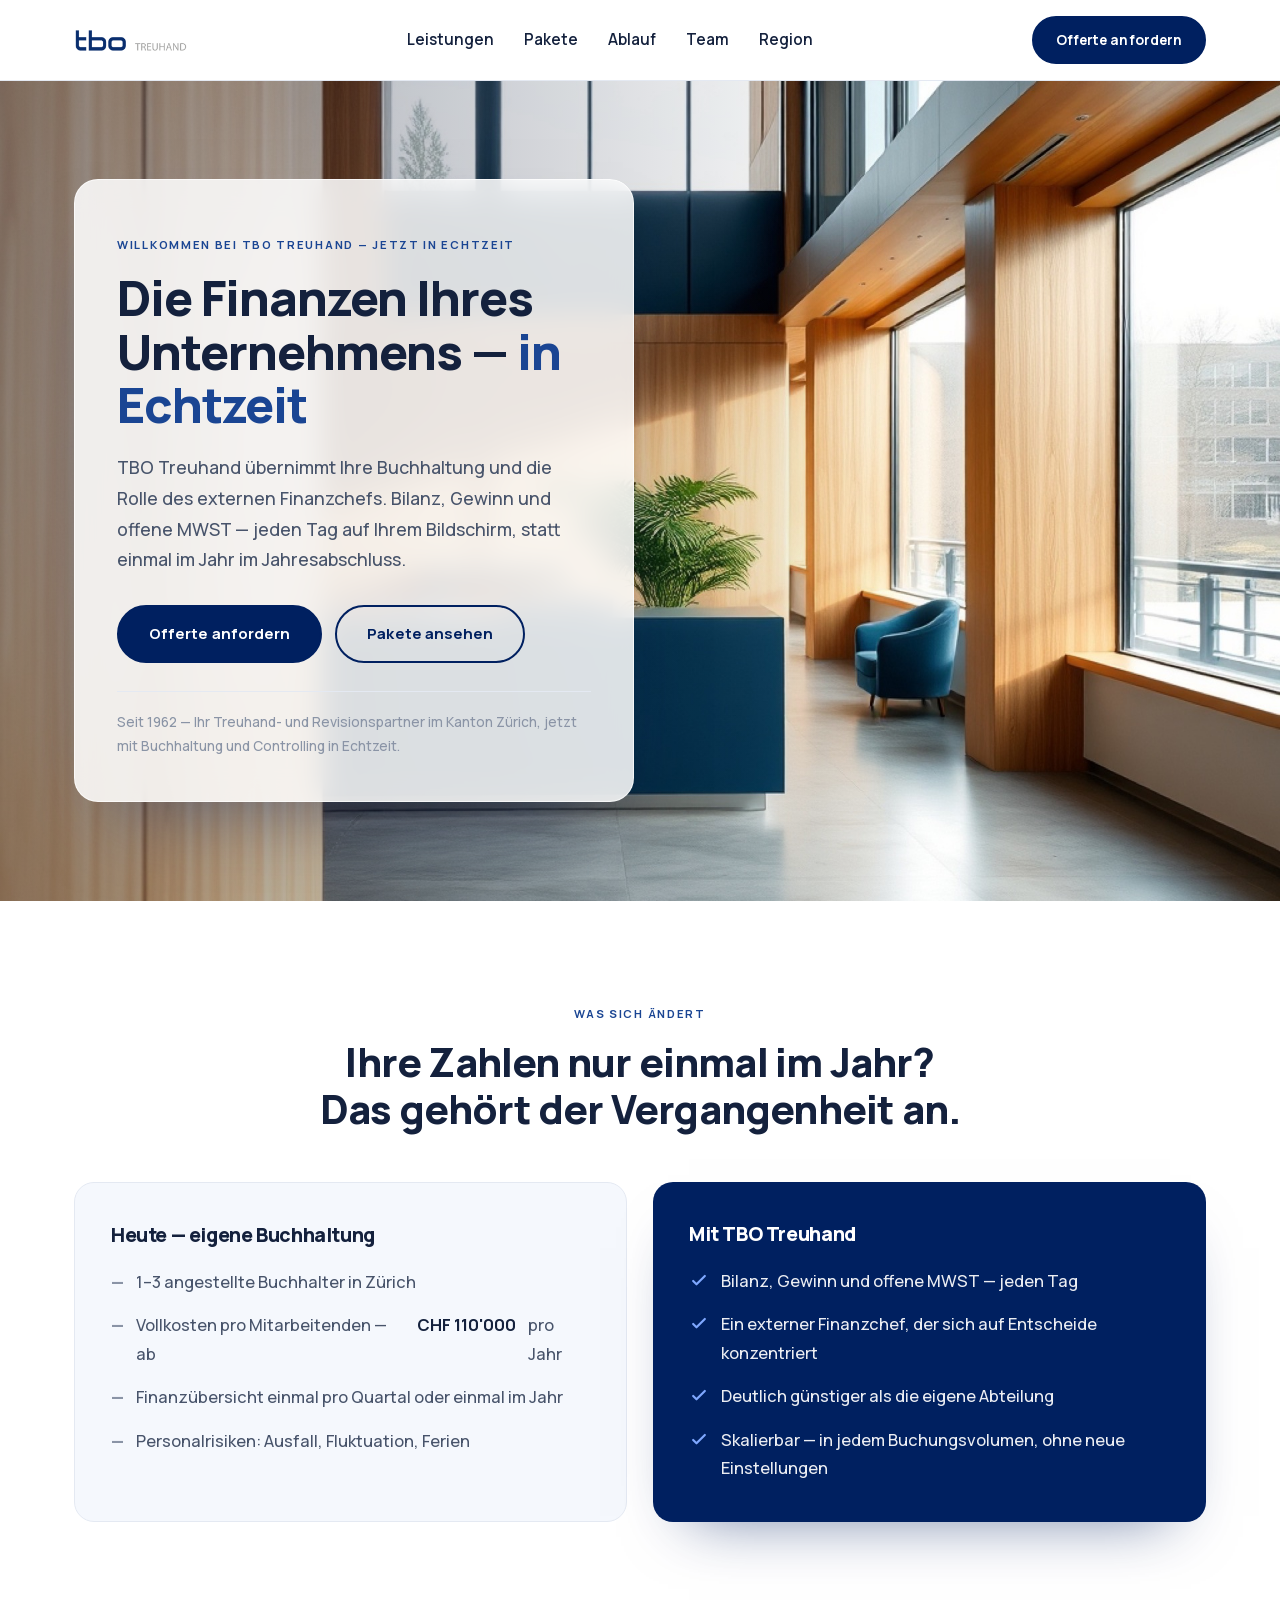
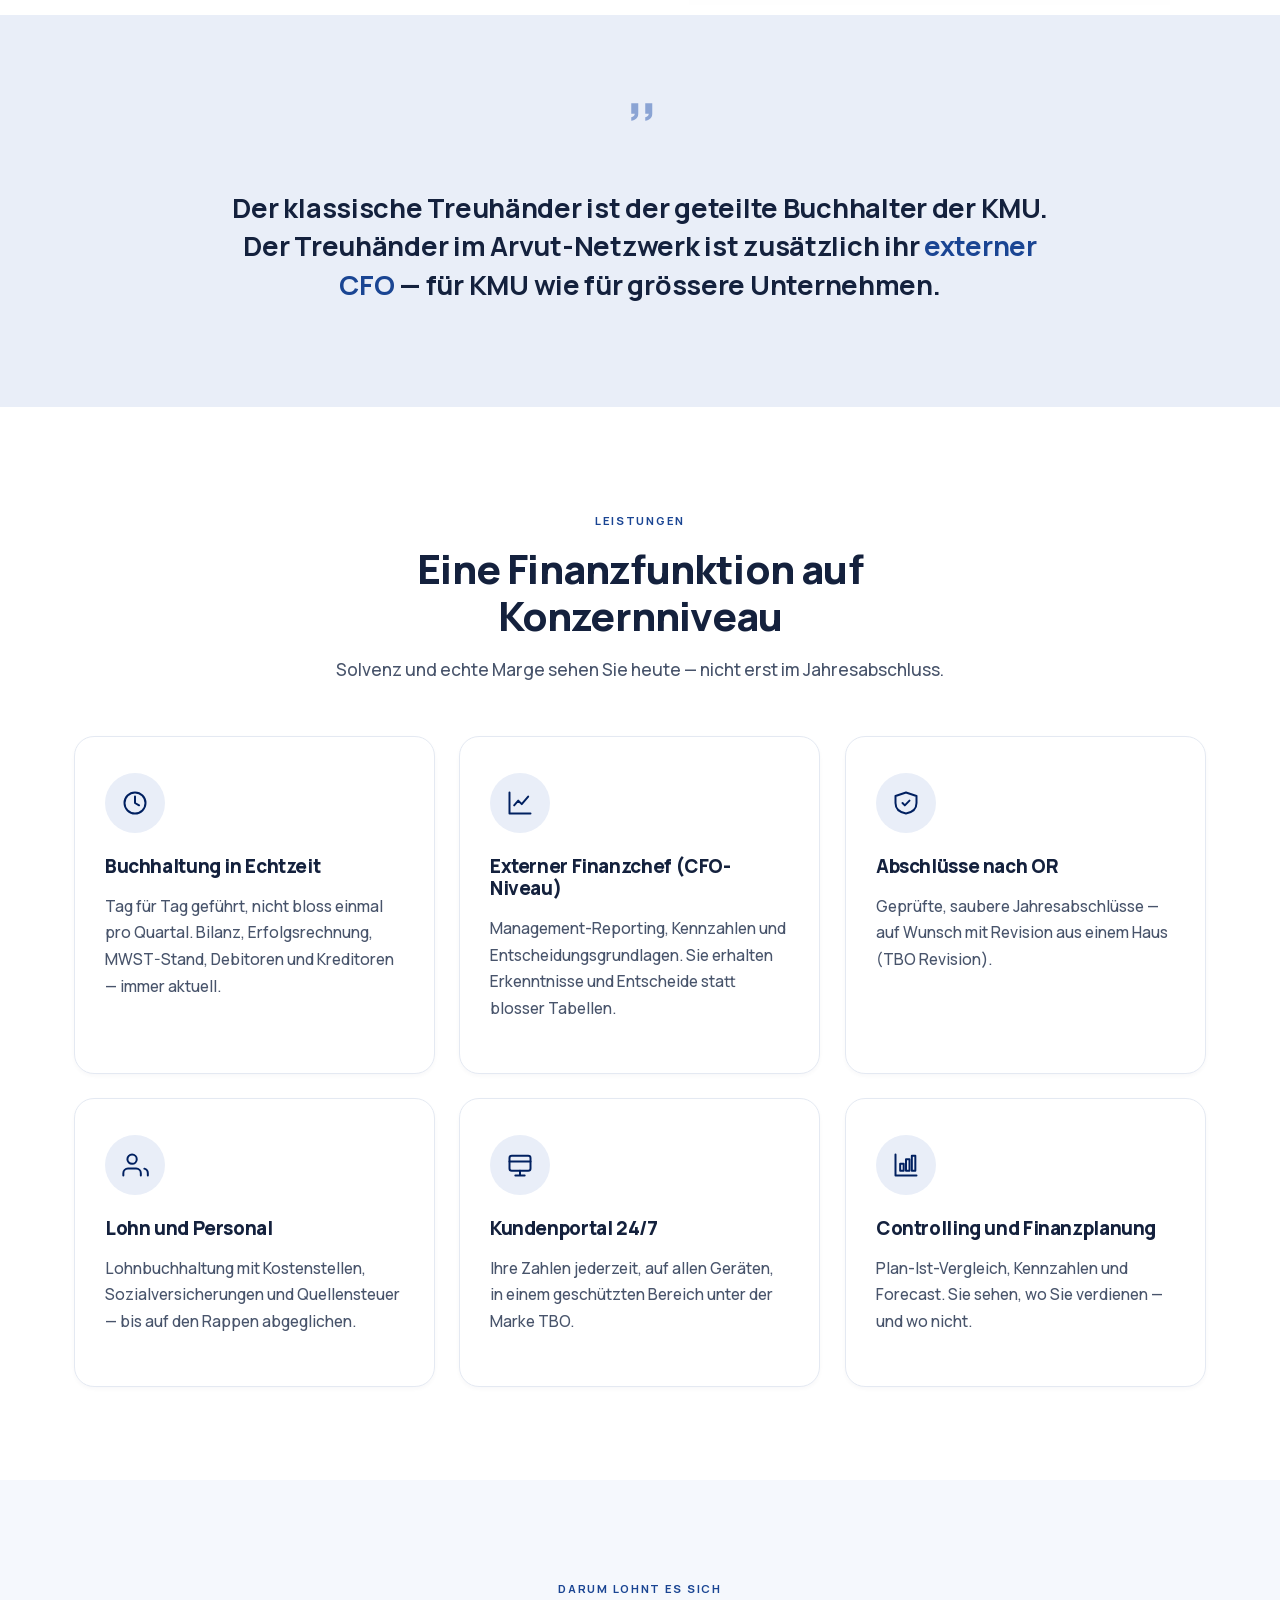
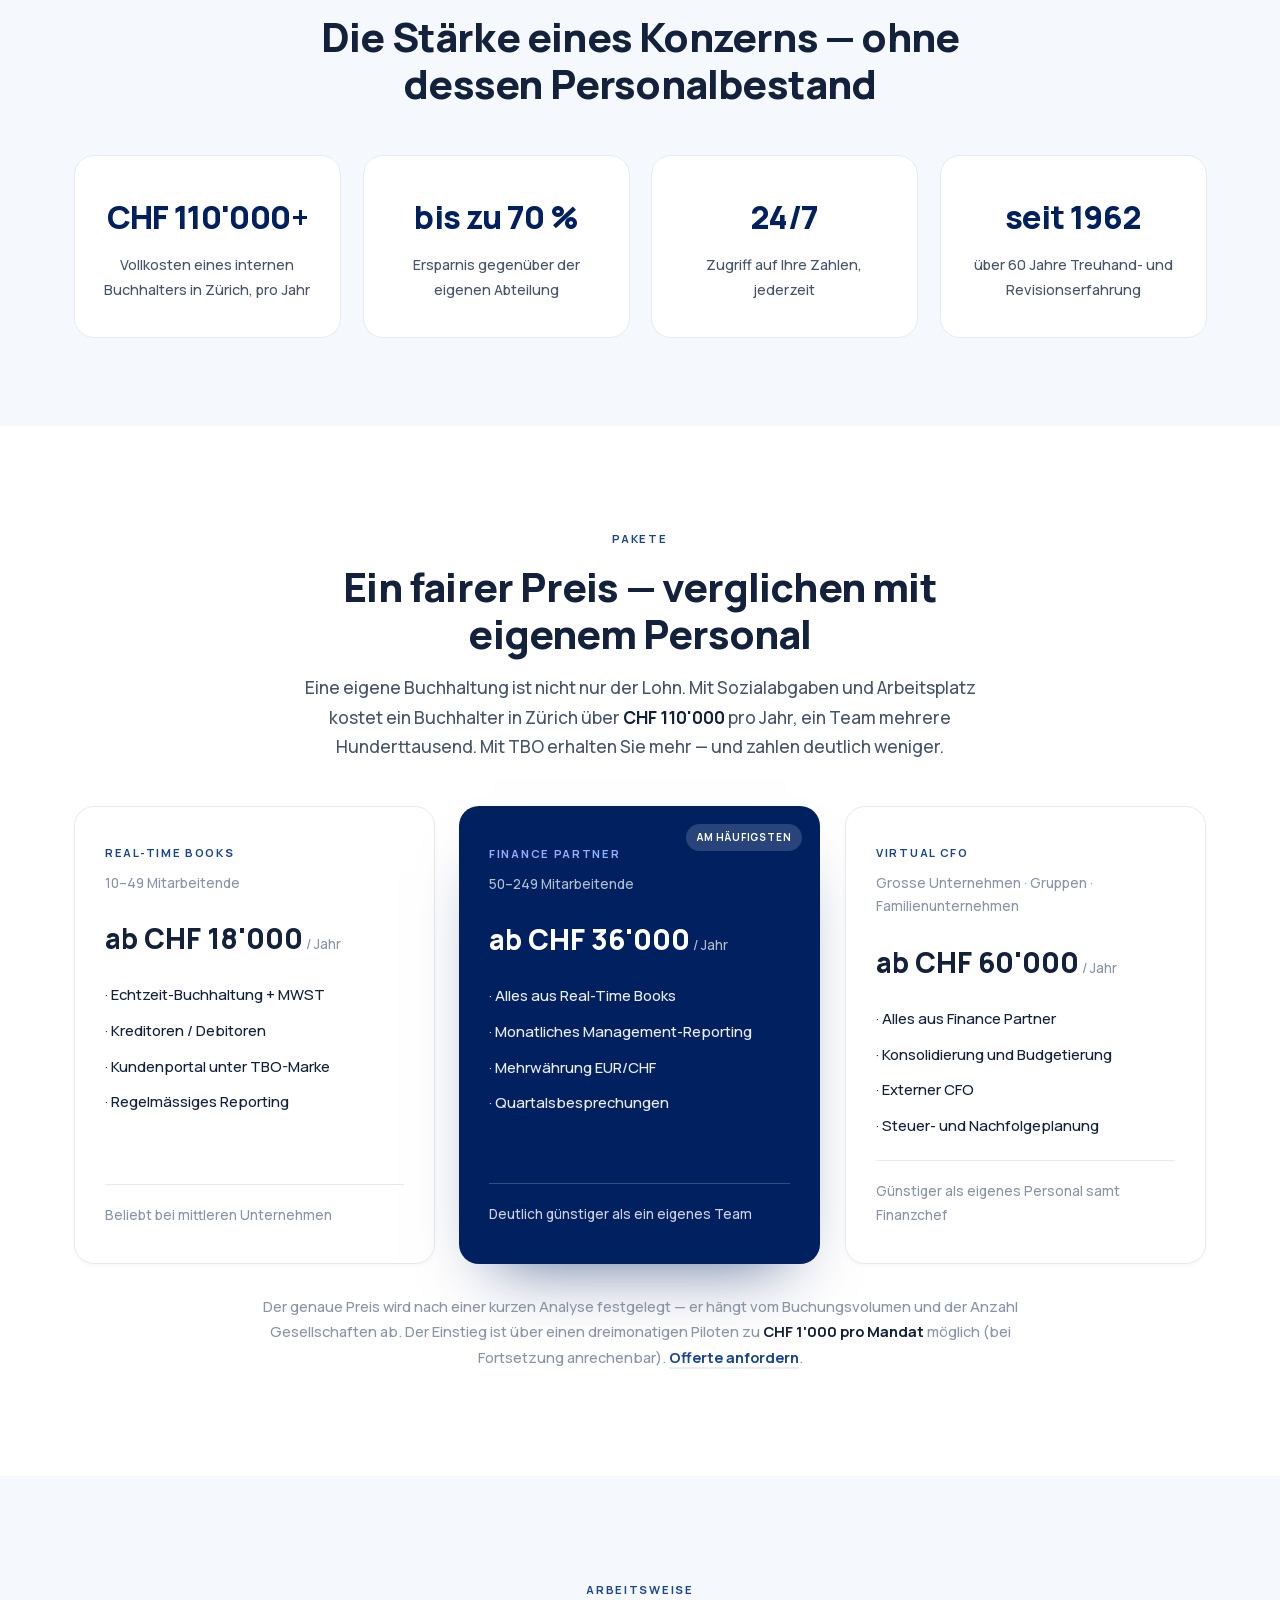
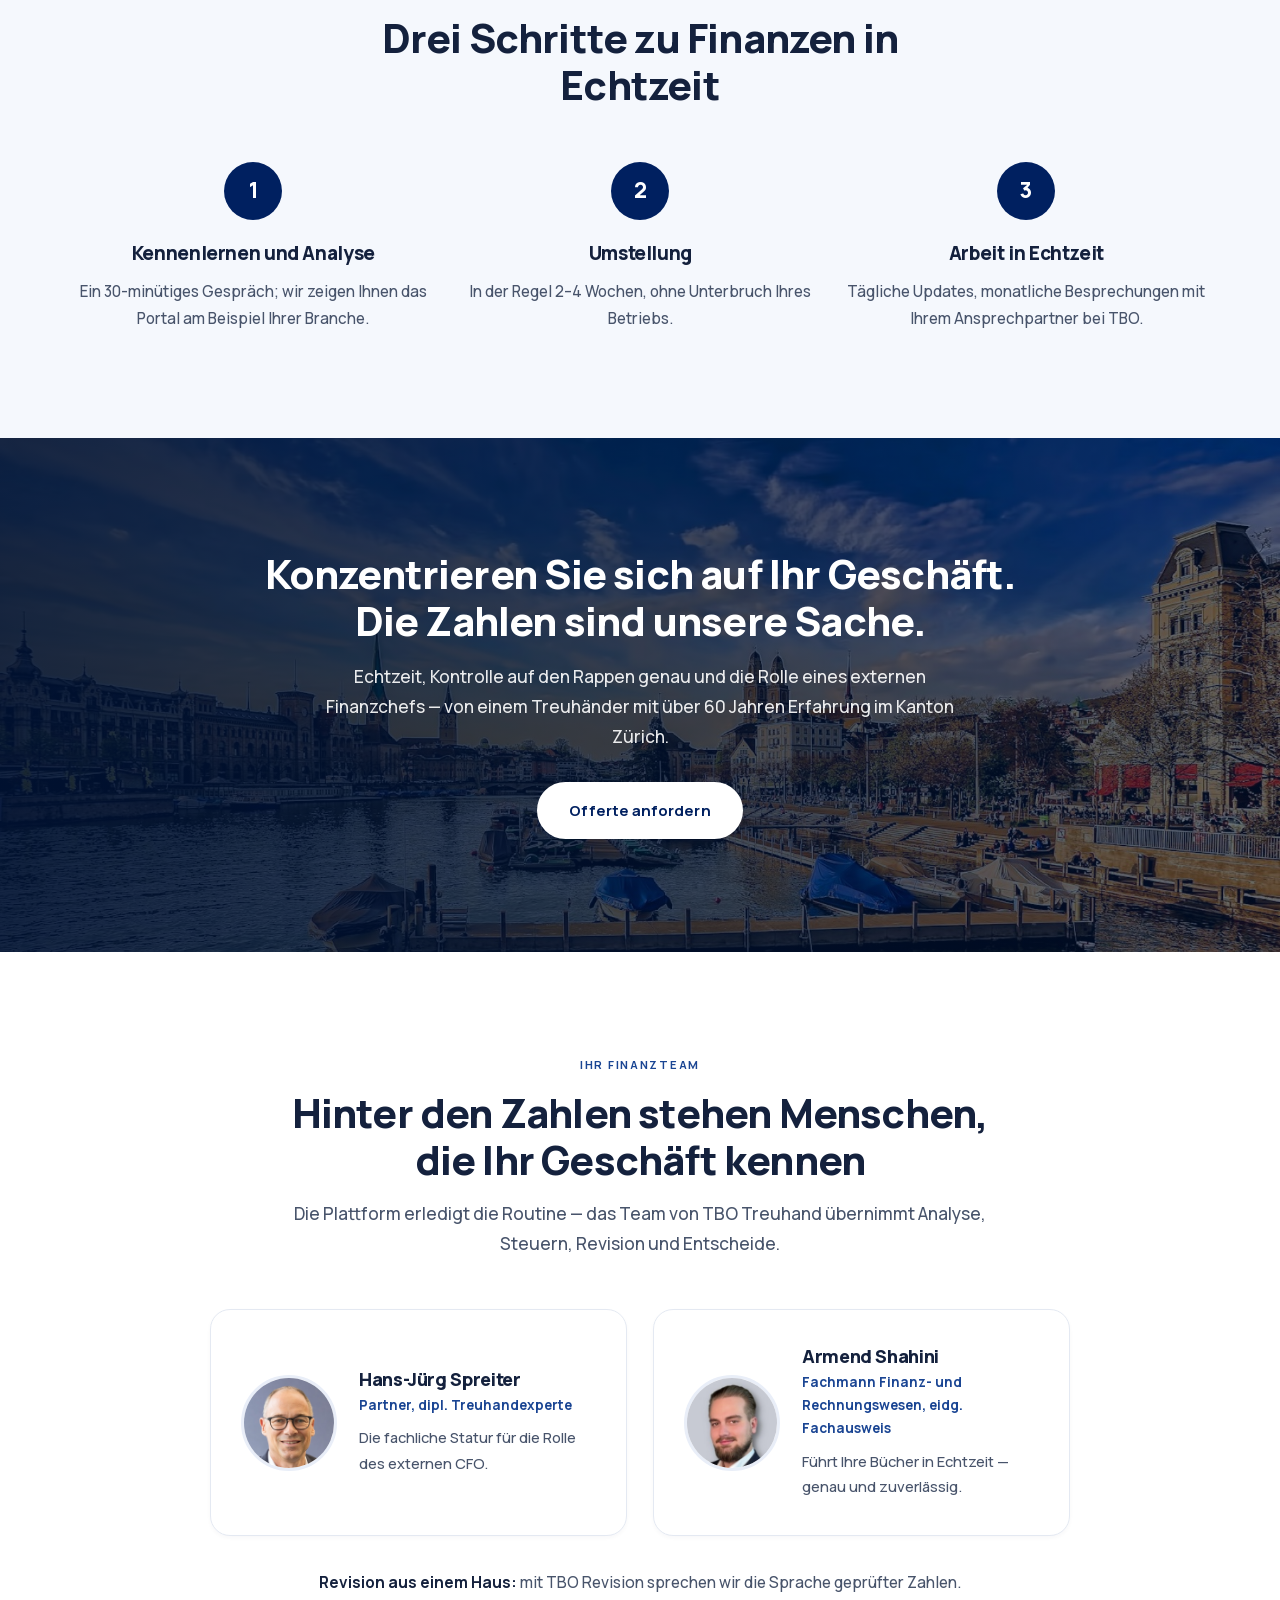
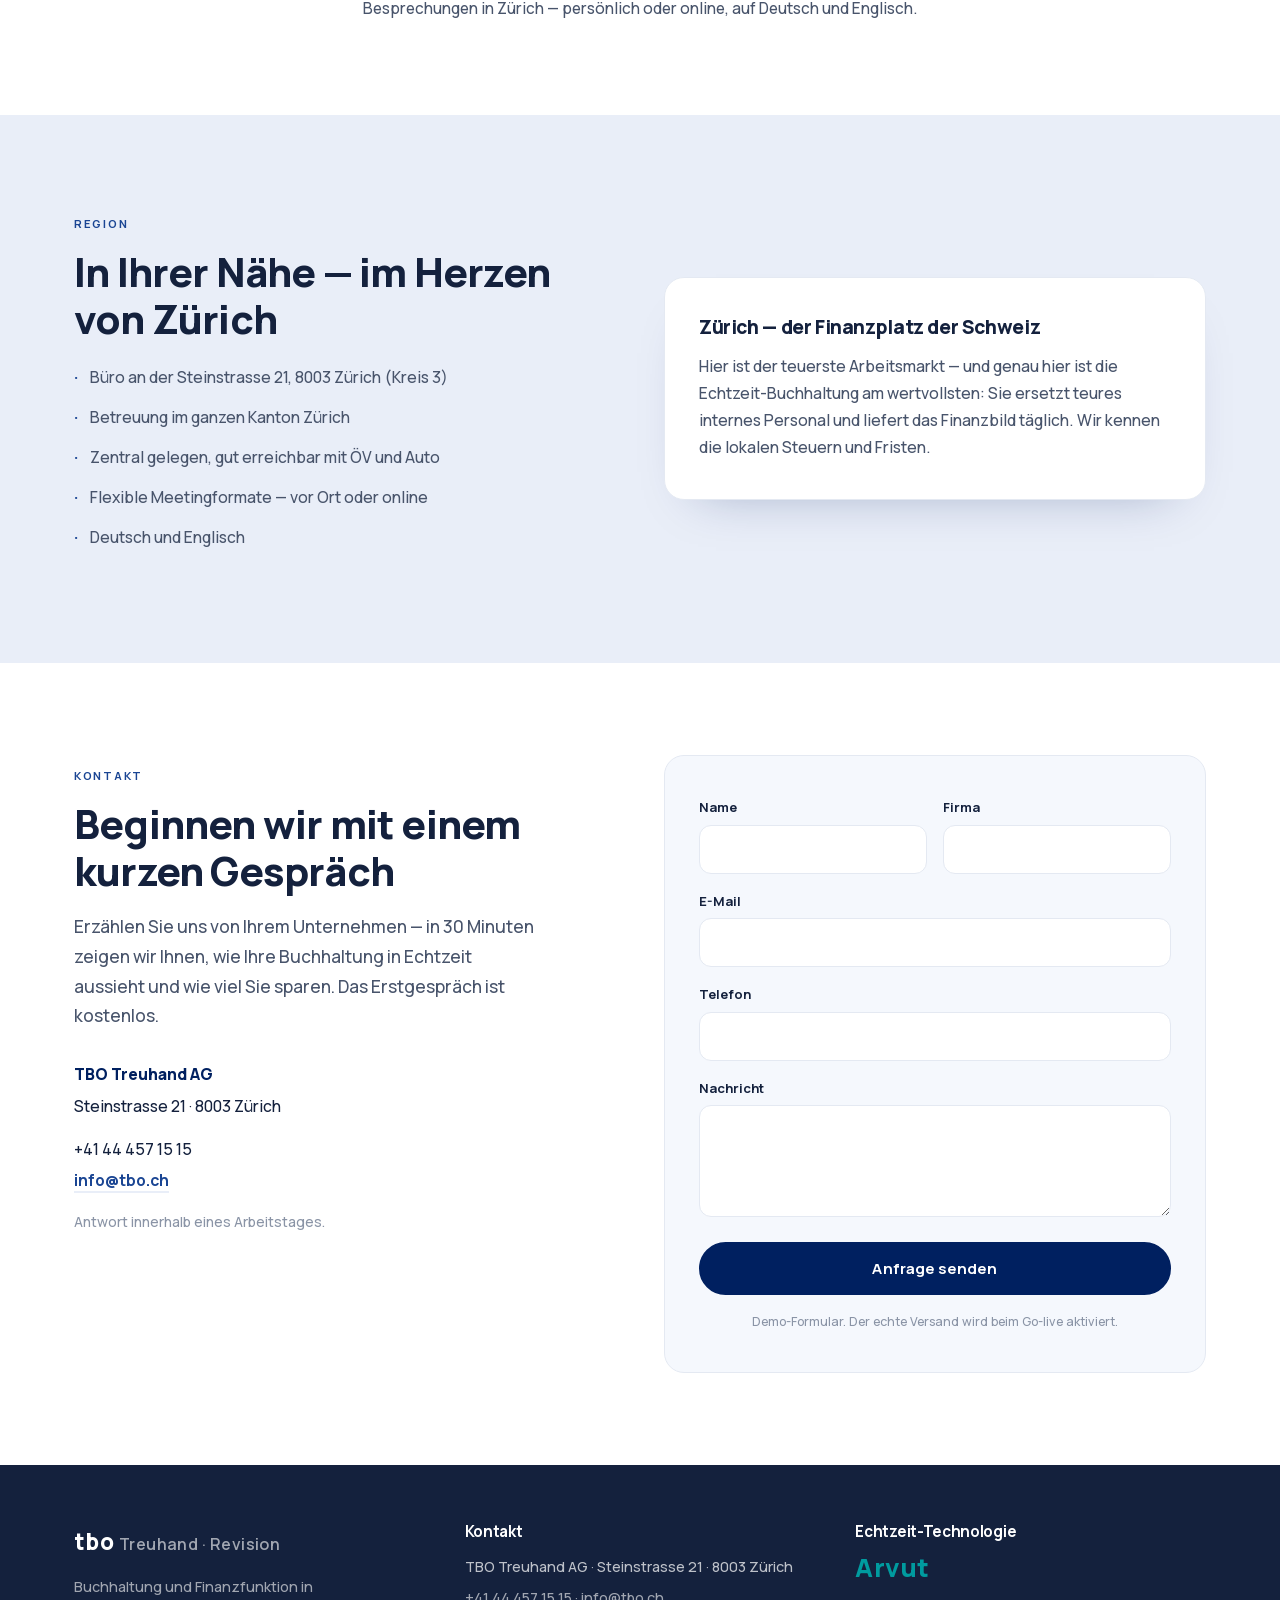
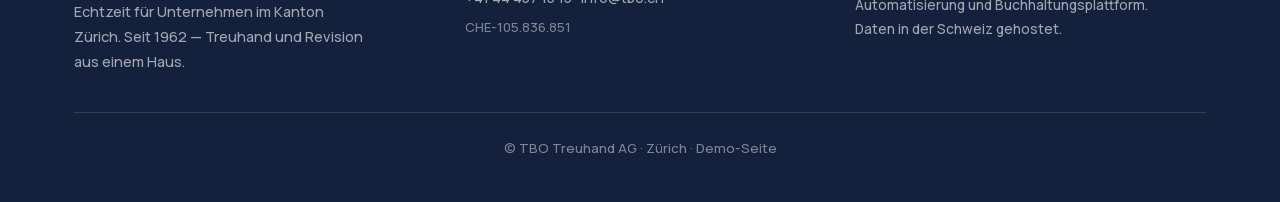
==== commit 87fadb38: "Hero: linksbündige Karte + Premium-Bürofoto; Schrift durchgehend Manrope; sanftere Scroll-Reveals - " ====
--- a/index.html
+++ b/index.html
@@ -18,33 +18,33 @@
 html{scroll-behavior:smooth;}
 a{text-decoration:none;color:inherit;}
 img{display:block;max-width:100%;}
-body{margin:0;font-family:'Inter',-apple-system,Helvetica,Arial,sans-serif;color:var(--body);background:#fff;line-height:1.72;font-size:16.5px;}
-h1,h2,h3,h4{font-family:'Manrope','Inter',sans-serif;color:var(--ink);font-weight:800;line-height:1.18;margin:0;letter-spacing:-.02em;}
+body{margin:0;font-family:'Manrope',-apple-system,Helvetica,Arial,sans-serif;color:var(--body);background:#fff;line-height:1.72;font-size:16.5px;font-weight:500;}
+h1,h2,h3,h4{font-family:'Manrope',sans-serif;color:var(--ink);font-weight:800;line-height:1.18;margin:0;letter-spacing:-.02em;}
 .wrap{max-width:1180px;margin:0 auto;padding:0 24px;}
-.eyebrow{font-family:'Manrope','Inter',sans-serif;text-transform:uppercase;letter-spacing:.15em;font-weight:700;font-size:.71rem;color:var(--navy-2);}
+.eyebrow{font-family:'Manrope',sans-serif;text-transform:uppercase;letter-spacing:.15em;font-weight:700;font-size:.71rem;color:var(--navy-2);}
 .h-sec{font-size:clamp(1.75rem,3.5vw,2.5rem);}
 .lead{font-size:1.08rem;color:var(--body);}
 /* runde Pillen-Buttons — wie auf tbo.ch */
-.btn{display:inline-block;font-family:'Manrope','Inter',sans-serif;font-weight:700;font-size:.94rem;letter-spacing:.005em;
+.btn{display:inline-block;font-family:'Manrope',sans-serif;font-weight:700;font-size:.94rem;letter-spacing:.005em;
   background:var(--navy);color:#fff;padding:14px 30px;border:2px solid var(--navy);border-radius:999px;cursor:pointer;transition:.22s;}
 .btn:hover{background:var(--navy-2);border-color:var(--navy-2);transform:translateY(-1px);}
 .btn-out{background:transparent;color:var(--navy);border:2px solid var(--navy);}
 .btn-out:hover{background:var(--navy);color:#fff;}
 .btn-light{background:#fff;color:var(--navy);border:2px solid #fff;}
 .btn-light:hover{background:var(--soft);border-color:var(--soft);color:var(--navy);}
-.nav-a{font-family:'Manrope','Inter',sans-serif;font-weight:600;font-size:.95rem;color:var(--ink);transition:color .2s;}
+.nav-a{font-family:'Manrope',sans-serif;font-weight:600;font-size:.95rem;color:var(--ink);transition:color .2s;}
 .nav-a:hover{color:var(--navy-2);}
 .link-u{color:var(--navy-2);font-weight:700;border-bottom:2px solid var(--soft);}
 .card{background:#fff;border:1px solid var(--line);border-radius:var(--radius);padding:36px 30px;transition:transform .28s,box-shadow .28s;box-shadow:0 2px 4px rgba(20,33,61,.03);}
 .card:hover{transform:translateY(-6px);box-shadow:0 30px 60px -34px rgba(0,32,96,.4);}
 .ico{width:60px;height:60px;border-radius:50%;background:var(--soft);color:var(--navy);display:flex;align-items:center;justify-content:center;margin-bottom:22px;}
 .ico svg{width:28px;height:28px;}
-.card h3{font-family:'Manrope','Inter';font-weight:800;font-size:1.18rem;color:var(--ink);margin-bottom:11px;}
+.card h3{font-family:'Manrope';font-weight:800;font-size:1.18rem;color:var(--ink);margin-bottom:11px;}
 .card p{font-size:.97rem;color:var(--body);}
 input,textarea{font-family:inherit;width:100%;border:1px solid var(--line);border-radius:12px;padding:13px 15px;background:#fff;color:var(--ink);font-size:.96rem;transition:border-color .2s;}
 input:focus,textarea:focus{outline:none;border-color:var(--navy-2);}
-label{display:block;font-size:.82rem;font-weight:700;color:var(--ink);margin-bottom:6px;font-family:'Manrope','Inter';}
-.reveal{opacity:0;transform:translateY(24px);transition:opacity .75s cubic-bezier(.22,.61,.36,1),transform .75s cubic-bezier(.22,.61,.36,1);}
+label{display:block;font-size:.82rem;font-weight:700;color:var(--ink);margin-bottom:6px;font-family:'Manrope';}
+.reveal{opacity:0;transform:translateY(30px);transition:opacity .85s cubic-bezier(.16,1,.3,1),transform .85s cubic-bezier(.16,1,.3,1);will-change:opacity,transform;}
 .reveal.in{opacity:1;transform:none;}
 @media(prefers-reduced-motion:reduce){*{transition:none!important;animation:none!important;}.reveal{opacity:1;transform:none;}}
 #toTop{position:fixed;right:22px;bottom:22px;z-index:60;width:46px;height:46px;background:var(--navy);color:#fff;border:none;border-radius:50%;cursor:pointer;display:flex;align-items:center;justify-content:center;box-shadow:0 12px 26px -12px rgba(0,32,96,.7);opacity:0;visibility:hidden;transform:translateY(12px);transition:.3s;}
@@ -73,9 +73,9 @@
 
 <!-- ===== HERO (Vollbild-Foto + Milchglas-Karte links) — Signatur von tbo.ch ===== -->
 <section style="position:relative;min-height:calc(100vh - 80px);display:flex;align-items:center;overflow:hidden;">
-  <img src="assets/img/hero.jpg?v=1" alt="Zwei Unternehmensverantwortliche besprechen ihre aktuellen Zahlen" style="position:absolute;inset:0;width:100%;height:100%;object-fit:cover;object-position:70% 50%;">
-  <div style="position:absolute;inset:0;background:linear-gradient(90deg,rgba(10,20,45,.34) 0%,rgba(10,20,45,.10) 46%,rgba(10,20,45,0) 72%);"></div>
-  <div class="wrap" style="position:relative;">
+  <img src="assets/img/hero.jpg?v=2" alt="Modernes Büro einer Treuhand- und Revisionsgesellschaft in Zürich" style="position:absolute;inset:0;width:100%;height:100%;object-fit:cover;object-position:62% 50%;">
+  <div style="position:absolute;inset:0;background:linear-gradient(90deg,rgba(10,20,45,.42) 0%,rgba(10,20,45,.16) 44%,rgba(10,20,45,0) 70%);"></div>
+  <div class="wrap" style="position:relative;width:100%;">
     <div class="hero-card reveal" style="max-width:560px;background:rgba(255,255,255,.86);backdrop-filter:blur(14px);border:1px solid rgba(255,255,255,.7);border-radius:24px;padding:44px 42px;box-shadow:0 40px 80px -40px rgba(0,32,96,.5);">
       <p class="eyebrow" style="margin-bottom:16px;">Willkommen bei TBO Treuhand — jetzt in Echtzeit</p>
       <h1 style="font-size:clamp(2.05rem,4vw,3.05rem);line-height:1.1;margin-bottom:20px;">Die Finanzen Ihres Unternehmens — <span style="color:var(--navy-2);">in Echtzeit</span></h1>
@@ -123,7 +123,7 @@
 <section style="padding:76px 0;background:var(--soft);">
   <div class="wrap reveal" style="max-width:900px;margin:0 auto;text-align:center;">
     <svg width="42" height="42" viewBox="0 0 24 24" fill="var(--navy-3)" style="opacity:.5;margin:0 auto 20px;"><path d="M7 7h4v6c0 2.2-1.5 3.7-4 4v-2c1.2-.3 2-1 2-2H7V7zm8 0h4v6c0 2.2-1.5 3.7-4 4v-2c1.2-.3 2-1 2-2h-2V7z"/></svg>
-    <p style="font-family:'Manrope','Inter';font-weight:700;font-size:clamp(1.3rem,2.5vw,1.7rem);color:var(--ink);line-height:1.42;letter-spacing:-.01em;">
+    <p style="font-family:'Manrope';font-weight:700;font-size:clamp(1.3rem,2.5vw,1.7rem);color:var(--ink);line-height:1.42;letter-spacing:-.01em;">
       Der klassische Treuhänder ist der geteilte Buchhalter der KMU. Der Treuhänder im Arvut-Netzwerk ist zusätzlich ihr <span style="color:var(--navy-2);">externer CFO</span> — für KMU wie für grössere Unternehmen.
     </p>
   </div>
@@ -181,19 +181,19 @@
     </div>
     <div style="display:grid;grid-template-columns:repeat(auto-fit,minmax(210px,1fr));gap:22px;">
       <div class="reveal" style="background:#fff;border:1px solid var(--line);border-radius:var(--radius);padding:34px 26px;text-align:center;">
-        <div style="font-family:'Manrope','Inter';font-weight:800;font-size:2rem;color:var(--navy);letter-spacing:-.02em;">CHF 110'000+</div>
+        <div style="font-family:'Manrope';font-weight:800;font-size:2rem;color:var(--navy);letter-spacing:-.02em;">CHF 110'000+</div>
         <div style="margin-top:8px;font-size:.9rem;color:var(--body);">Vollkosten eines internen Buchhalters in Zürich, pro Jahr</div>
       </div>
       <div class="reveal" style="background:#fff;border:1px solid var(--line);border-radius:var(--radius);padding:34px 26px;text-align:center;">
-        <div style="font-family:'Manrope','Inter';font-weight:800;font-size:2rem;color:var(--navy);letter-spacing:-.02em;">bis zu 70 %</div>
+        <div style="font-family:'Manrope';font-weight:800;font-size:2rem;color:var(--navy);letter-spacing:-.02em;">bis zu 70 %</div>
         <div style="margin-top:8px;font-size:.9rem;color:var(--body);">Ersparnis gegenüber der eigenen Abteilung</div>
       </div>
       <div class="reveal" style="background:#fff;border:1px solid var(--line);border-radius:var(--radius);padding:34px 26px;text-align:center;">
-        <div style="font-family:'Manrope','Inter';font-weight:800;font-size:2rem;color:var(--navy);letter-spacing:-.02em;">24/7</div>
+        <div style="font-family:'Manrope';font-weight:800;font-size:2rem;color:var(--navy);letter-spacing:-.02em;">24/7</div>
         <div style="margin-top:8px;font-size:.9rem;color:var(--body);">Zugriff auf Ihre Zahlen, jederzeit</div>
       </div>
       <div class="reveal" style="background:#fff;border:1px solid var(--line);border-radius:var(--radius);padding:34px 26px;text-align:center;">
-        <div style="font-family:'Manrope','Inter';font-weight:800;font-size:2rem;color:var(--navy);letter-spacing:-.02em;">seit 1962</div>
+        <div style="font-family:'Manrope';font-weight:800;font-size:2rem;color:var(--navy);letter-spacing:-.02em;">seit 1962</div>
         <div style="margin-top:8px;font-size:.9rem;color:var(--body);">über 60 Jahre Treuhand- und Revisionserfahrung</div>
       </div>
     </div>
@@ -212,17 +212,17 @@
       <div class="reveal card" style="display:flex;flex-direction:column;">
         <span class="eyebrow">Real-Time Books</span>
         <p style="font-size:.86rem;margin:8px 0 0;color:var(--muted);">10–49 Mitarbeitende</p>
-        <div style="margin:20px 0;"><span style="font-family:'Manrope','Inter';font-weight:800;font-size:1.75rem;color:var(--ink);">ab CHF 18'000</span><span style="font-size:.85rem;color:var(--muted);"> / Jahr</span></div>
+        <div style="margin:20px 0;"><span style="font-family:'Manrope';font-weight:800;font-size:1.75rem;color:var(--ink);">ab CHF 18'000</span><span style="font-size:.85rem;color:var(--muted);"> / Jahr</span></div>
         <ul style="list-style:none;padding:0;margin:0;flex:1;display:flex;flex-direction:column;gap:10px;font-size:.93rem;color:var(--ink);">
           <li>· Echtzeit-Buchhaltung + MWST</li><li>· Kreditoren / Debitoren</li><li>· Kundenportal unter TBO-Marke</li><li>· Regelmässiges Reporting</li>
         </ul>
         <p style="margin:22px 0 0;padding-top:18px;border-top:1px solid var(--line);font-size:.86rem;color:var(--muted);">Beliebt bei mittleren Unternehmen</p>
       </div>
       <div class="reveal" style="background:var(--navy);color:#fff;border-radius:var(--radius);padding:38px 30px;display:flex;flex-direction:column;position:relative;box-shadow:0 34px 64px -34px rgba(0,32,96,.65);">
-        <span style="position:absolute;top:18px;right:18px;font-family:'Manrope','Inter';font-weight:700;font-size:.62rem;letter-spacing:.08em;text-transform:uppercase;background:rgba(255,255,255,.16);color:#fff;padding:5px 11px;border-radius:999px;">Am häufigsten</span>
+        <span style="position:absolute;top:18px;right:18px;font-family:'Manrope';font-weight:700;font-size:.62rem;letter-spacing:.08em;text-transform:uppercase;background:rgba(255,255,255,.16);color:#fff;padding:5px 11px;border-radius:999px;">Am häufigsten</span>
         <span class="eyebrow" style="color:#8fb0ff;">Finance Partner</span>
         <p style="font-size:.86rem;margin:8px 0 0;color:rgba(255,255,255,.7);">50–249 Mitarbeitende</p>
-        <div style="margin:20px 0;"><span style="font-family:'Manrope','Inter';font-weight:800;font-size:1.75rem;color:#fff;">ab CHF 36'000</span><span style="font-size:.85rem;color:rgba(255,255,255,.7);"> / Jahr</span></div>
+        <div style="margin:20px 0;"><span style="font-family:'Manrope';font-weight:800;font-size:1.75rem;color:#fff;">ab CHF 36'000</span><span style="font-size:.85rem;color:rgba(255,255,255,.7);"> / Jahr</span></div>
         <ul style="list-style:none;padding:0;margin:0;flex:1;display:flex;flex-direction:column;gap:10px;font-size:.93rem;color:rgba(255,255,255,.92);">
           <li>· Alles aus Real-Time Books</li><li>· Monatliches Management-Reporting</li><li>· Mehrwährung EUR/CHF</li><li>· Quartalsbesprechungen</li>
         </ul>
@@ -231,7 +231,7 @@
       <div class="reveal card" style="display:flex;flex-direction:column;">
         <span class="eyebrow">Virtual CFO</span>
         <p style="font-size:.86rem;margin:8px 0 0;color:var(--muted);">Grosse Unternehmen · Gruppen · Familienunternehmen</p>
-        <div style="margin:20px 0;"><span style="font-family:'Manrope','Inter';font-weight:800;font-size:1.75rem;color:var(--ink);">ab CHF 60'000</span><span style="font-size:.85rem;color:var(--muted);"> / Jahr</span></div>
+        <div style="margin:20px 0;"><span style="font-family:'Manrope';font-weight:800;font-size:1.75rem;color:var(--ink);">ab CHF 60'000</span><span style="font-size:.85rem;color:var(--muted);"> / Jahr</span></div>
         <ul style="list-style:none;padding:0;margin:0;flex:1;display:flex;flex-direction:column;gap:10px;font-size:.93rem;color:var(--ink);">
           <li>· Alles aus Finance Partner</li><li>· Konsolidierung und Budgetierung</li><li>· Externer CFO</li><li>· Steuer- und Nachfolgeplanung</li>
         </ul>
@@ -250,9 +250,9 @@
       <h2 class="h-sec">Drei Schritte zu Finanzen in Echtzeit</h2>
     </div>
     <div style="display:grid;grid-template-columns:repeat(auto-fit,minmax(270px,1fr));gap:28px;">
-      <div class="reveal" style="text-align:center;"><div style="width:58px;height:58px;background:var(--navy);color:#fff;border-radius:50%;font-family:'Manrope','Inter';font-weight:800;font-size:1.3rem;display:flex;align-items:center;justify-content:center;margin:0 auto 22px;">1</div><h3 style="font-size:1.18rem;margin-bottom:11px;">Kennenlernen und Analyse</h3><p style="font-size:.95rem;">Ein 30-minütiges Gespräch; wir zeigen Ihnen das Portal am Beispiel Ihrer Branche.</p></div>
-      <div class="reveal" style="text-align:center;"><div style="width:58px;height:58px;background:var(--navy);color:#fff;border-radius:50%;font-family:'Manrope','Inter';font-weight:800;font-size:1.3rem;display:flex;align-items:center;justify-content:center;margin:0 auto 22px;">2</div><h3 style="font-size:1.18rem;margin-bottom:11px;">Umstellung</h3><p style="font-size:.95rem;">In der Regel 2–4 Wochen, ohne Unterbruch Ihres Betriebs.</p></div>
-      <div class="reveal" style="text-align:center;"><div style="width:58px;height:58px;background:var(--navy);color:#fff;border-radius:50%;font-family:'Manrope','Inter';font-weight:800;font-size:1.3rem;display:flex;align-items:center;justify-content:center;margin:0 auto 22px;">3</div><h3 style="font-size:1.18rem;margin-bottom:11px;">Arbeit in Echtzeit</h3><p style="font-size:.95rem;">Tägliche Updates, monatliche Besprechungen mit Ihrem Ansprechpartner bei TBO.</p></div>
+      <div class="reveal" style="text-align:center;"><div style="width:58px;height:58px;background:var(--navy);color:#fff;border-radius:50%;font-family:'Manrope';font-weight:800;font-size:1.3rem;display:flex;align-items:center;justify-content:center;margin:0 auto 22px;">1</div><h3 style="font-size:1.18rem;margin-bottom:11px;">Kennenlernen und Analyse</h3><p style="font-size:.95rem;">Ein 30-minütiges Gespräch; wir zeigen Ihnen das Portal am Beispiel Ihrer Branche.</p></div>
+      <div class="reveal" style="text-align:center;"><div style="width:58px;height:58px;background:var(--navy);color:#fff;border-radius:50%;font-family:'Manrope';font-weight:800;font-size:1.3rem;display:flex;align-items:center;justify-content:center;margin:0 auto 22px;">2</div><h3 style="font-size:1.18rem;margin-bottom:11px;">Umstellung</h3><p style="font-size:.95rem;">In der Regel 2–4 Wochen, ohne Unterbruch Ihres Betriebs.</p></div>
+      <div class="reveal" style="text-align:center;"><div style="width:58px;height:58px;background:var(--navy);color:#fff;border-radius:50%;font-family:'Manrope';font-weight:800;font-size:1.3rem;display:flex;align-items:center;justify-content:center;margin:0 auto 22px;">3</div><h3 style="font-size:1.18rem;margin-bottom:11px;">Arbeit in Echtzeit</h3><p style="font-size:.95rem;">Tägliche Updates, monatliche Besprechungen mit Ihrem Ansprechpartner bei TBO.</p></div>
     </div>
   </div>
 </section>
@@ -281,7 +281,7 @@
         <img src="assets/img/spreiter.png?v=1" alt="Hans-Jürg Spreiter" style="width:96px;height:96px;border-radius:50%;object-fit:cover;flex-shrink:0;border:3px solid var(--soft);">
         <div>
           <h3 style="font-size:1.14rem;margin-bottom:3px;">Hans-Jürg Spreiter</h3>
-          <p style="margin:0 0 8px;font-size:.85rem;font-weight:700;color:var(--navy-2);font-family:'Manrope','Inter';">Partner, dipl. Treuhandexperte</p>
+          <p style="margin:0 0 8px;font-size:.85rem;font-weight:700;color:var(--navy-2);font-family:'Manrope';">Partner, dipl. Treuhandexperte</p>
           <p style="margin:0;font-size:.92rem;">Die fachliche Statur für die Rolle des externen CFO.</p>
         </div>
       </div>
@@ -289,7 +289,7 @@
         <img src="assets/img/shahini.png?v=1" alt="Armend Shahini" style="width:96px;height:96px;border-radius:50%;object-fit:cover;flex-shrink:0;border:3px solid var(--soft);">
         <div>
           <h3 style="font-size:1.14rem;margin-bottom:3px;">Armend Shahini</h3>
-          <p style="margin:0 0 8px;font-size:.85rem;font-weight:700;color:var(--navy-2);font-family:'Manrope','Inter';">Fachmann Finanz- und Rechnungswesen, eidg. Fachausweis</p>
+          <p style="margin:0 0 8px;font-size:.85rem;font-weight:700;color:var(--navy-2);font-family:'Manrope';">Fachmann Finanz- und Rechnungswesen, eidg. Fachausweis</p>
           <p style="margin:0;font-size:.92rem;">Führt Ihre Bücher in Echtzeit — genau und zuverlässig.</p>
         </div>
       </div>
@@ -328,7 +328,7 @@
       <p class="lead" style="max-width:460px;margin-bottom:30px;">Erzählen Sie uns von Ihrem Unternehmen — in 30 Minuten zeigen wir Ihnen, wie Ihre Buchhaltung in Echtzeit aussieht und wie viel Sie sparen. Das Erstgespräch ist kostenlos.</p>
       <div style="display:flex;flex-direction:column;gap:16px;font-size:.98rem;">
         <div>
-          <div style="font-family:'Manrope','Inter';font-weight:800;color:var(--navy);margin-bottom:5px;">TBO Treuhand AG</div>
+          <div style="font-family:'Manrope';font-weight:800;color:var(--navy);margin-bottom:5px;">TBO Treuhand AG</div>
           <p style="color:var(--ink);margin:0;">Steinstrasse 21 · 8003 Zürich</p>
         </div>
         <div style="color:var(--ink);">
@@ -359,18 +359,18 @@
   <div class="wrap">
     <div style="display:grid;grid-template-columns:repeat(auto-fit,minmax(220px,1fr));gap:40px;padding-bottom:38px;border-bottom:1px solid rgba(255,255,255,.12);">
       <div>
-        <div style="font-family:'Manrope','Inter';font-weight:800;font-size:1.4rem;color:#fff;margin-bottom:14px;letter-spacing:.02em;">tbo <span style="font-weight:600;color:rgba(255,255,255,.6);font-size:1rem;">Treuhand · Revision</span></div>
+        <div style="font-family:'Manrope';font-weight:800;font-size:1.4rem;color:#fff;margin-bottom:14px;letter-spacing:.02em;">tbo <span style="font-weight:600;color:rgba(255,255,255,.6);font-size:1rem;">Treuhand · Revision</span></div>
         <p style="font-size:.9rem;color:rgba(255,255,255,.6);max-width:290px;margin:0;">Buchhaltung und Finanzfunktion in Echtzeit für Unternehmen im Kanton Zürich. Seit 1962 — Treuhand und Revision aus einem Haus.</p>
       </div>
       <div style="font-size:.9rem;">
-        <h4 style="font-family:'Manrope','Inter';font-weight:700;color:#fff;font-size:.95rem;margin-bottom:14px;">Kontakt</h4>
+        <h4 style="font-family:'Manrope';font-weight:700;color:#fff;font-size:.95rem;margin-bottom:14px;">Kontakt</h4>
         <p style="margin:0 0 6px;">TBO Treuhand AG · Steinstrasse 21 · 8003 Zürich</p>
         <p style="margin:0 0 6px;color:rgba(255,255,255,.6);">+41 44 457 15 15 · info@tbo.ch</p>
         <p style="margin:0;color:rgba(255,255,255,.45);font-size:.82rem;">CHE-105.836.851</p>
       </div>
       <div>
-        <h4 style="font-family:'Manrope','Inter';font-weight:700;color:#fff;font-size:.95rem;margin-bottom:14px;">Echtzeit-Technologie</h4>
-        <a href="https://arvut.ch" target="_blank" rel="noopener" style="font-family:'Manrope','Inter';color:var(--green);font-weight:800;font-size:1.6rem;letter-spacing:.01em;display:inline-block;line-height:1;">Arvut</a>
+        <h4 style="font-family:'Manrope';font-weight:700;color:#fff;font-size:.95rem;margin-bottom:14px;">Echtzeit-Technologie</h4>
+        <a href="https://arvut.ch" target="_blank" rel="noopener" style="font-family:'Manrope';color:var(--green);font-weight:800;font-size:1.6rem;letter-spacing:.01em;display:inline-block;line-height:1;">Arvut</a>
         <p style="font-size:.86rem;color:rgba(255,255,255,.6);margin-top:8px;">Automatisierung und Buchhaltungsplattform.<br>Daten in der Schweiz gehostet.</p>
       </div>
     </div>
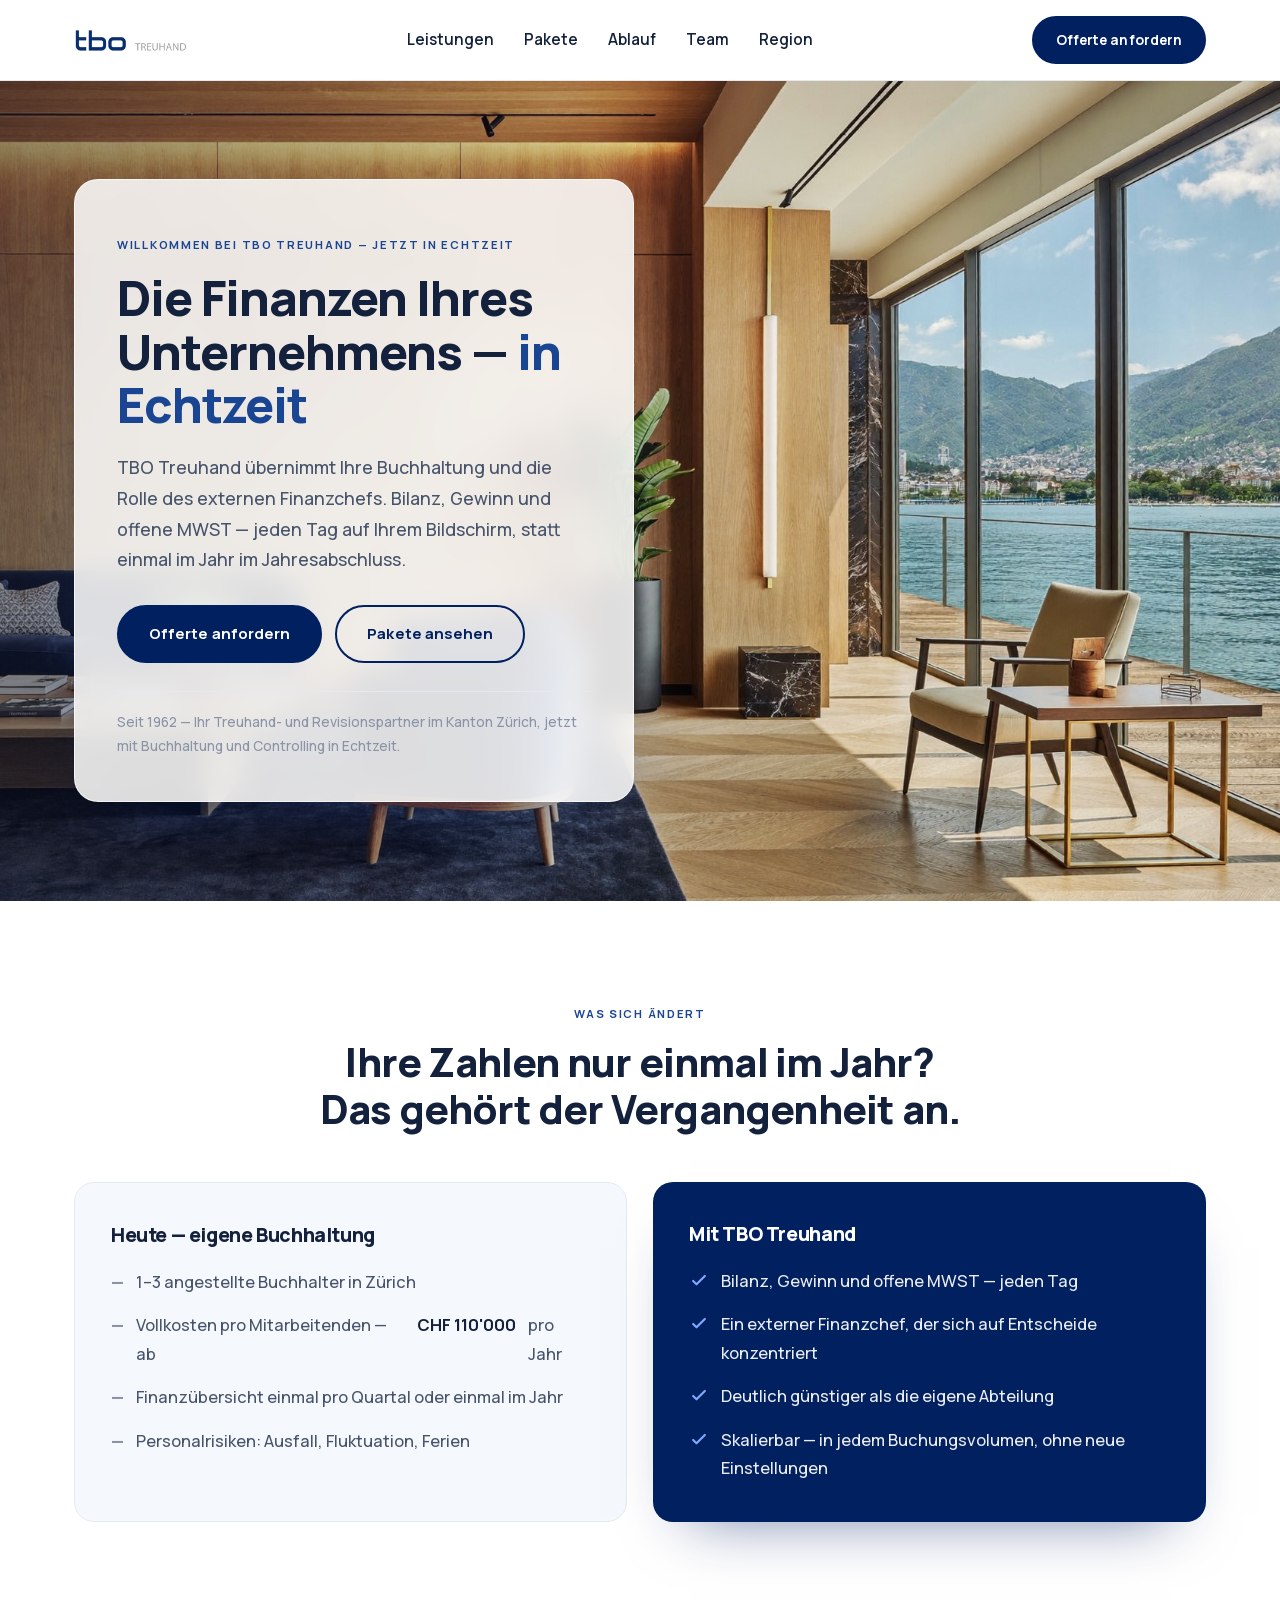
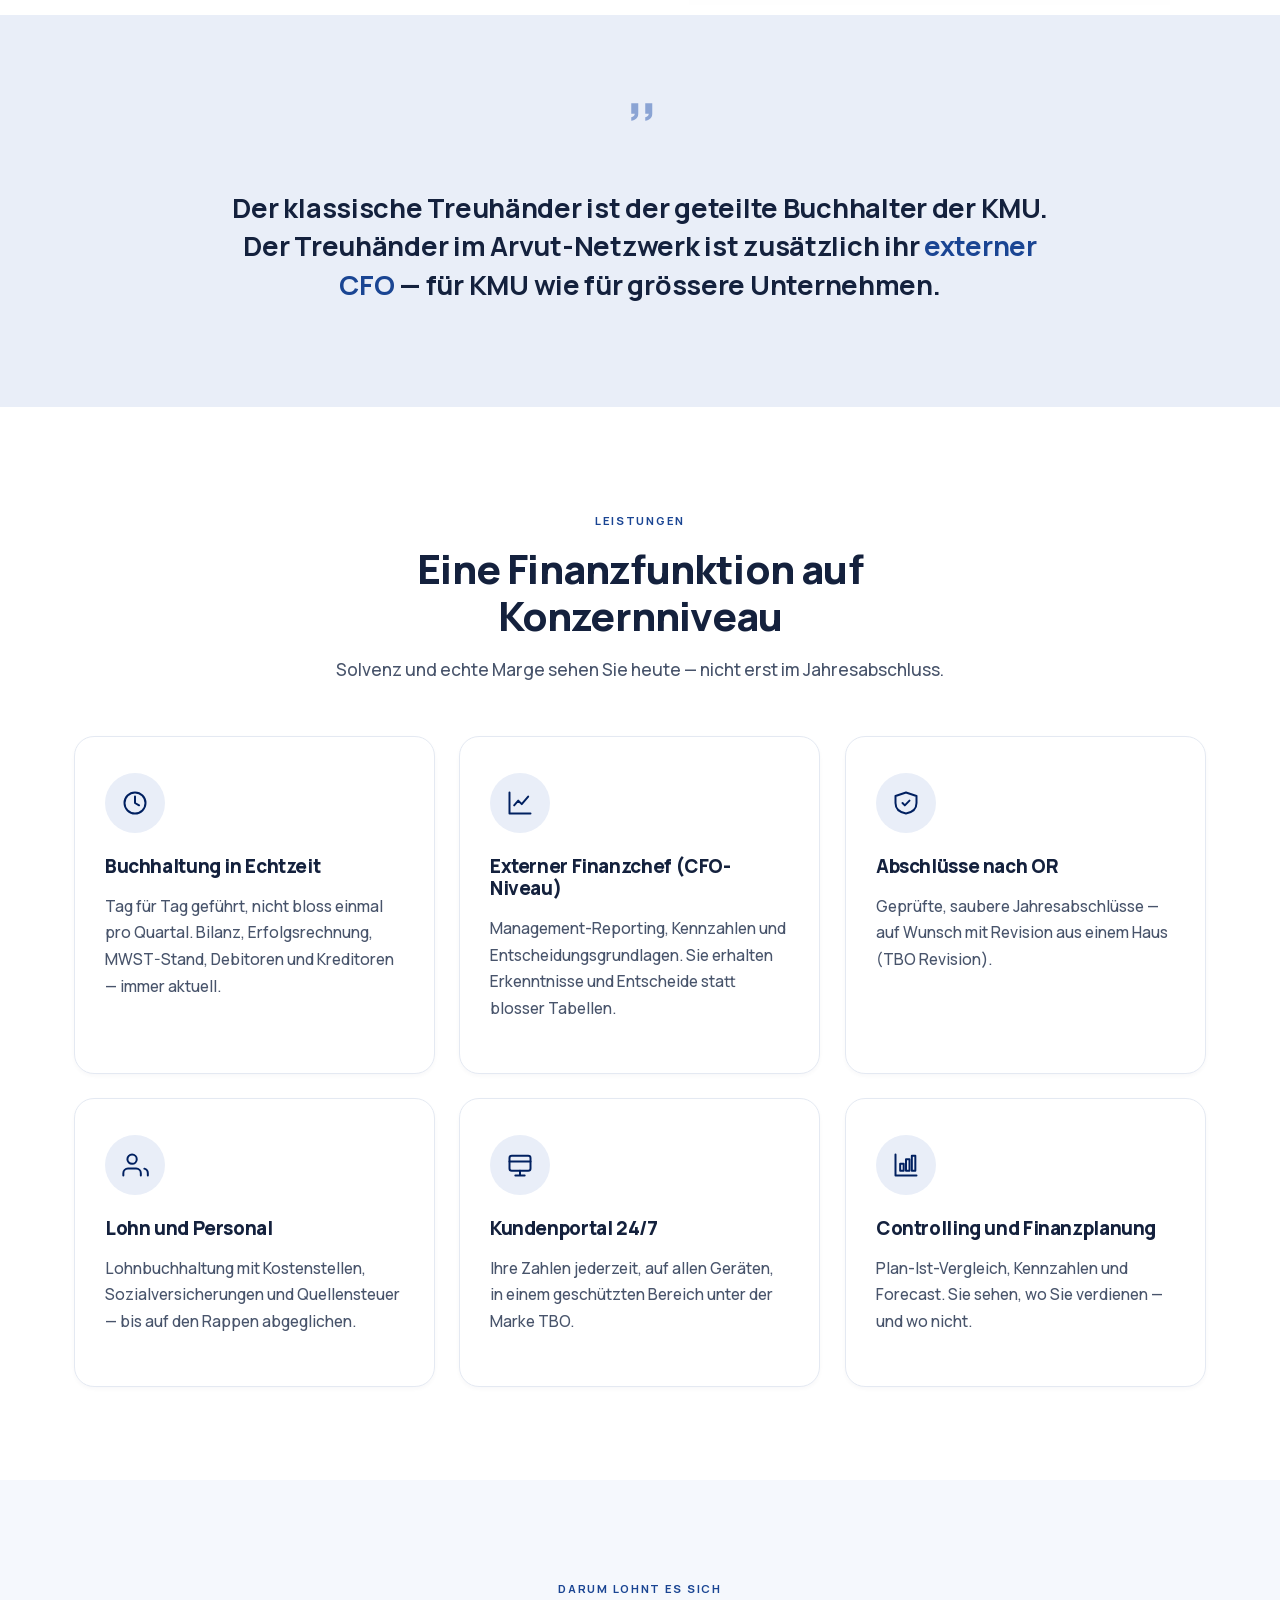
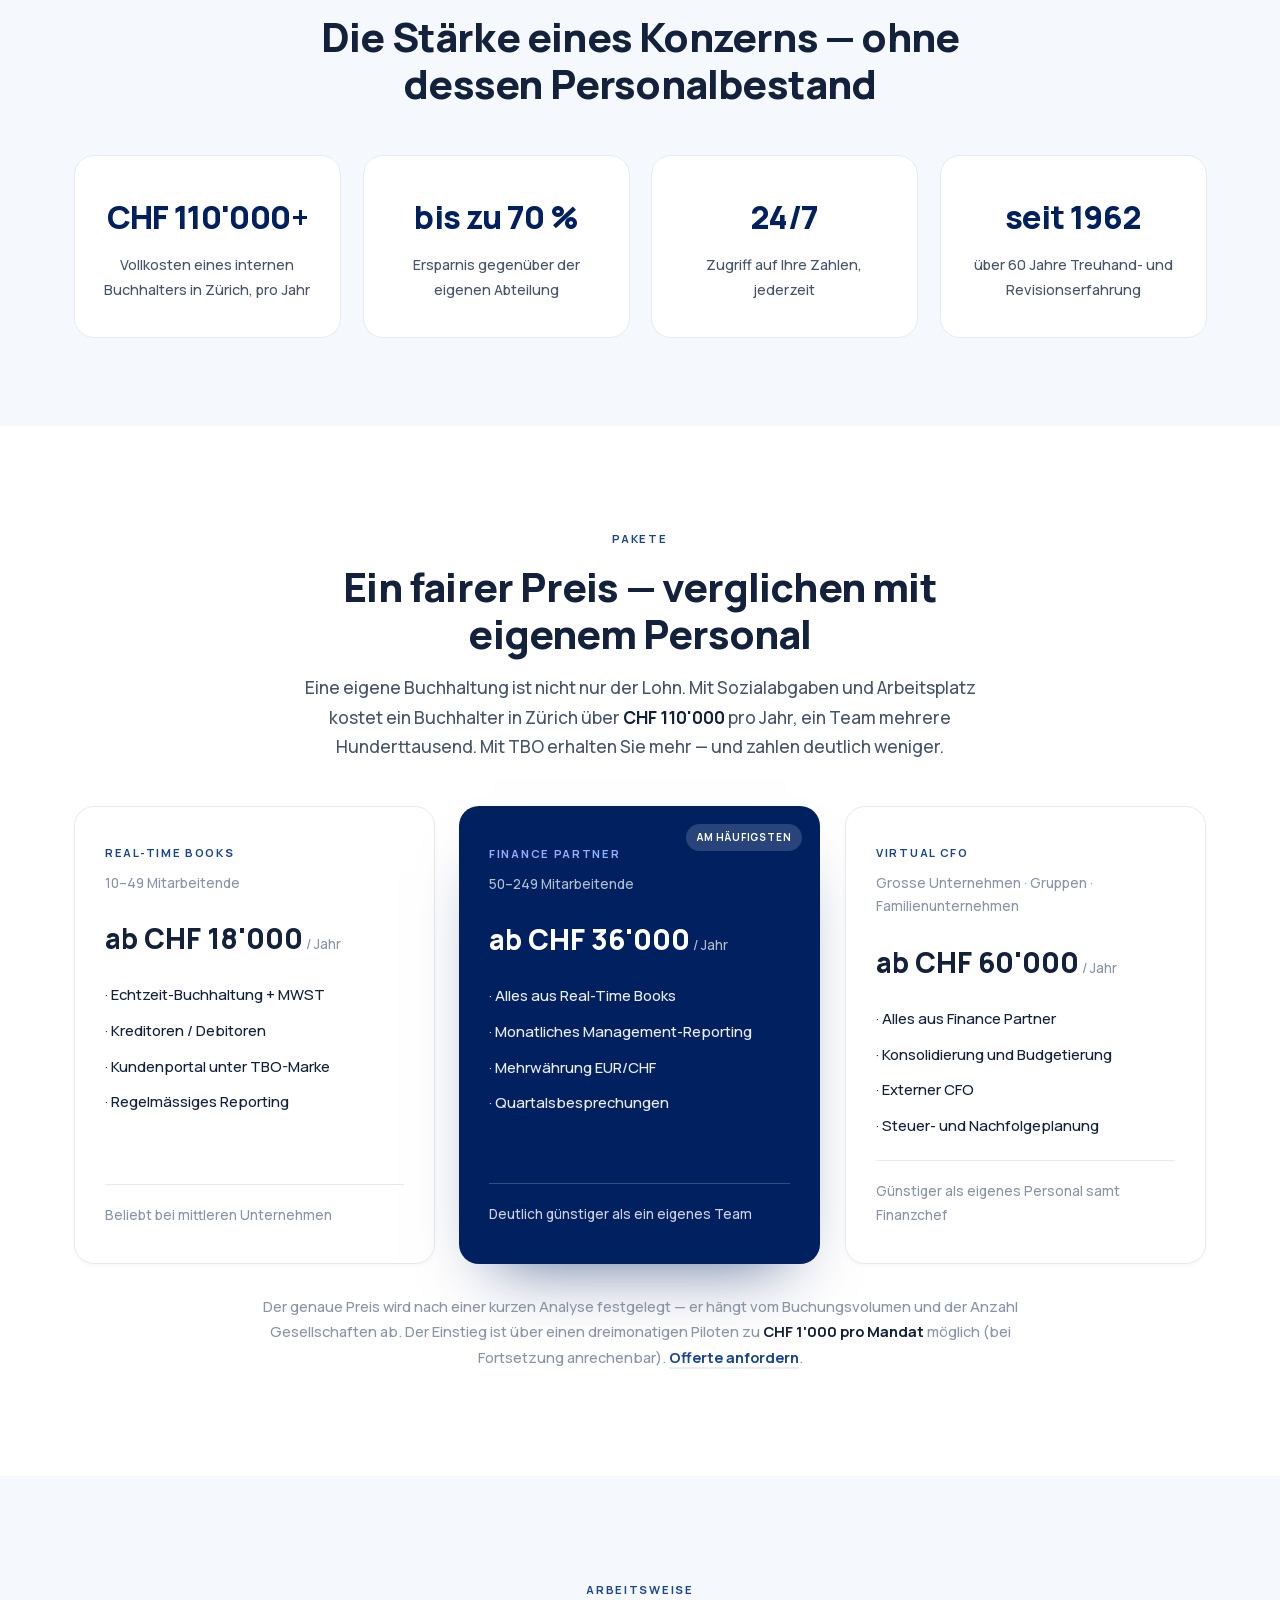
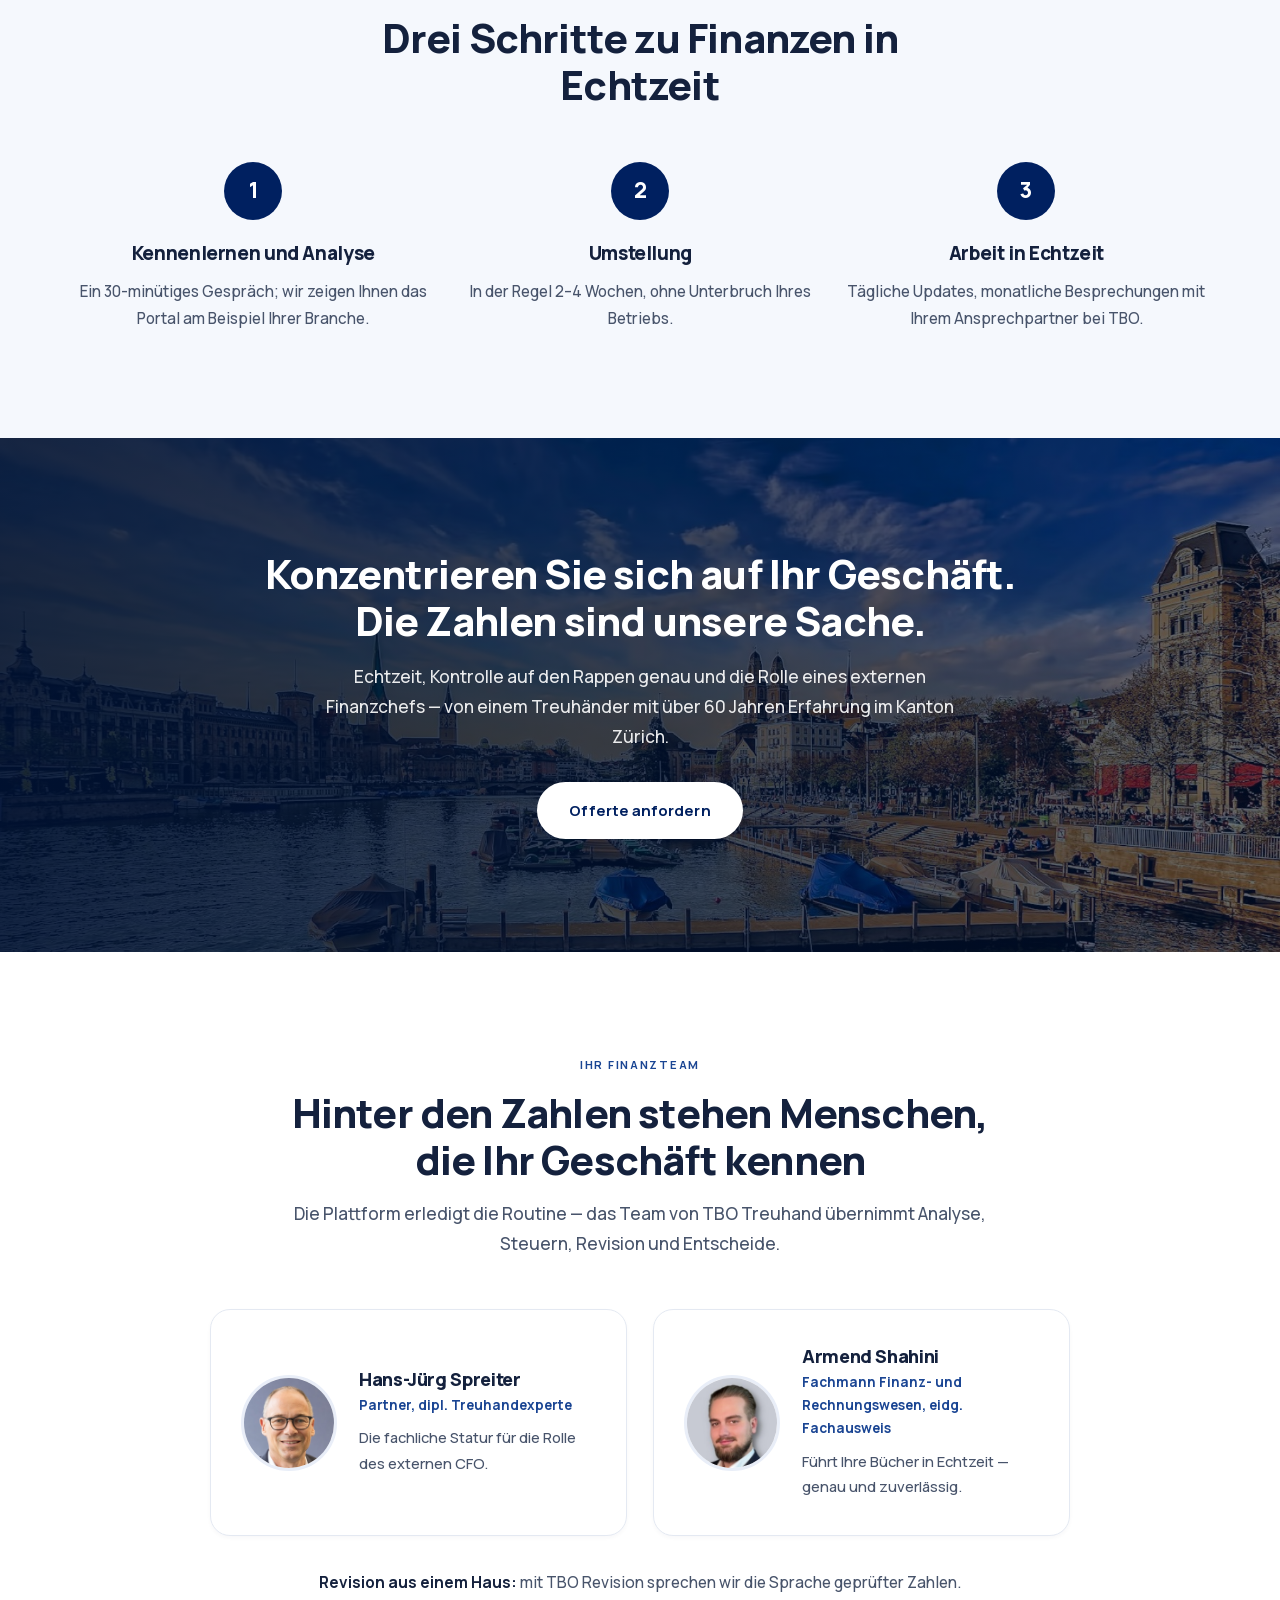
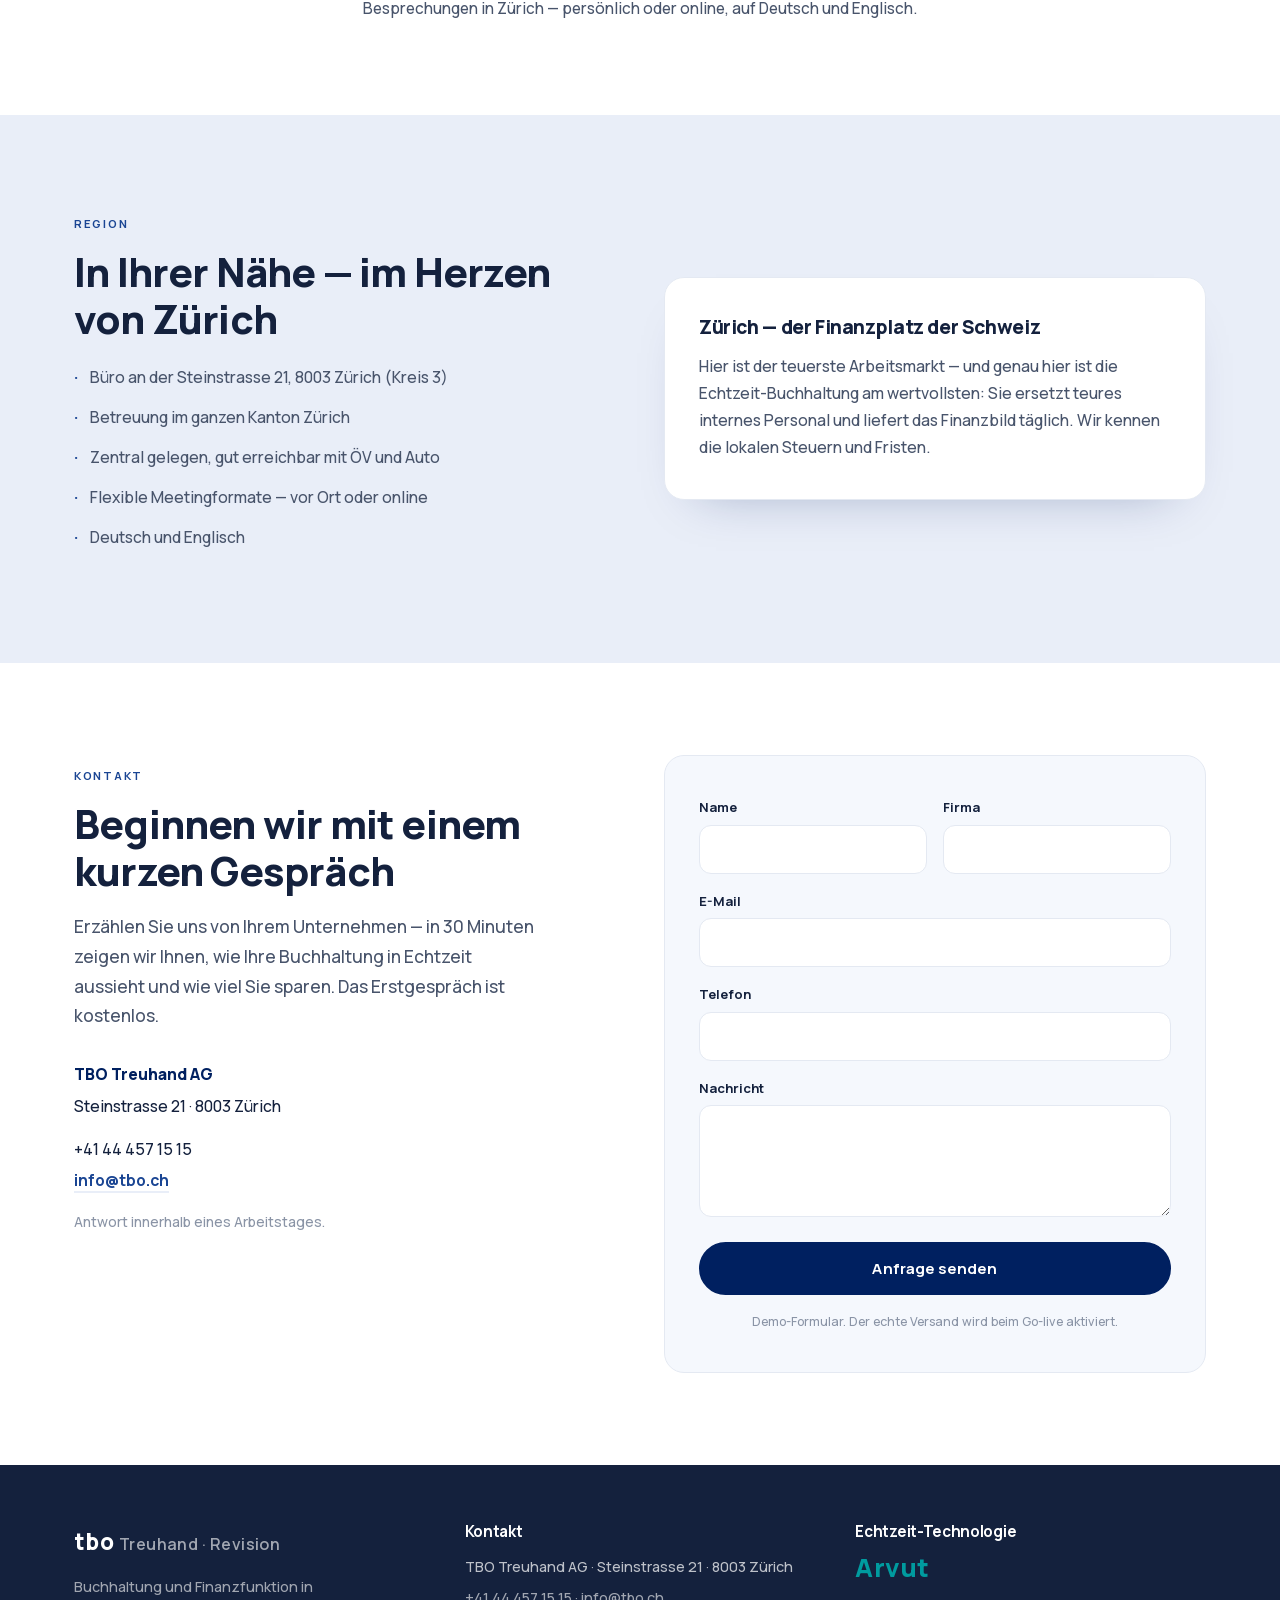
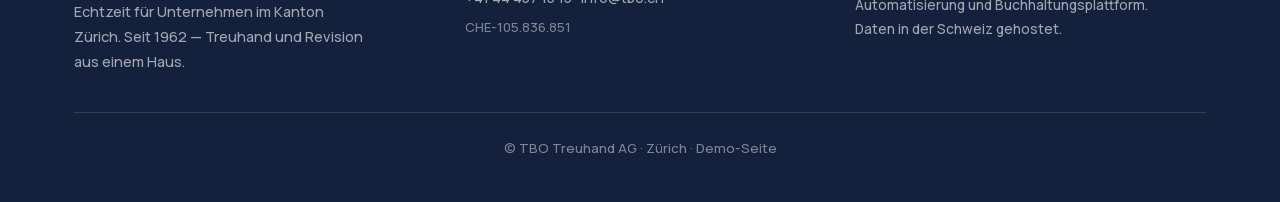
==== commit 2250c844: "Hero: neues Premium-Motiv (Soul 2.0) — Zürcher Büro-Lounge mit Seeblick Ersetzt das unscharfe Stock-" ====
--- a/index.html
+++ b/index.html
@@ -73,7 +73,7 @@
 
 <!-- ===== HERO (Vollbild-Foto + Milchglas-Karte links) — Signatur von tbo.ch ===== -->
 <section style="position:relative;min-height:calc(100vh - 80px);display:flex;align-items:center;overflow:hidden;">
-  <img src="assets/img/hero.jpg?v=2" alt="Modernes Büro einer Treuhand- und Revisionsgesellschaft in Zürich" style="position:absolute;inset:0;width:100%;height:100%;object-fit:cover;object-position:62% 50%;">
+  <img src="assets/img/hero.jpg?v=3" alt="Modernes Büro einer Treuhand- und Revisionsgesellschaft in Zürich mit Blick auf den See" style="position:absolute;inset:0;width:100%;height:100%;object-fit:cover;object-position:58% 50%;">
   <div style="position:absolute;inset:0;background:linear-gradient(90deg,rgba(10,20,45,.42) 0%,rgba(10,20,45,.16) 44%,rgba(10,20,45,0) 70%);"></div>
   <div class="wrap" style="position:relative;width:100%;">
     <div class="hero-card reveal" style="max-width:560px;background:rgba(255,255,255,.86);backdrop-filter:blur(14px);border:1px solid rgba(255,255,255,.7);border-radius:24px;padding:44px 42px;box-shadow:0 40px 80px -40px rgba(0,32,96,.5);">
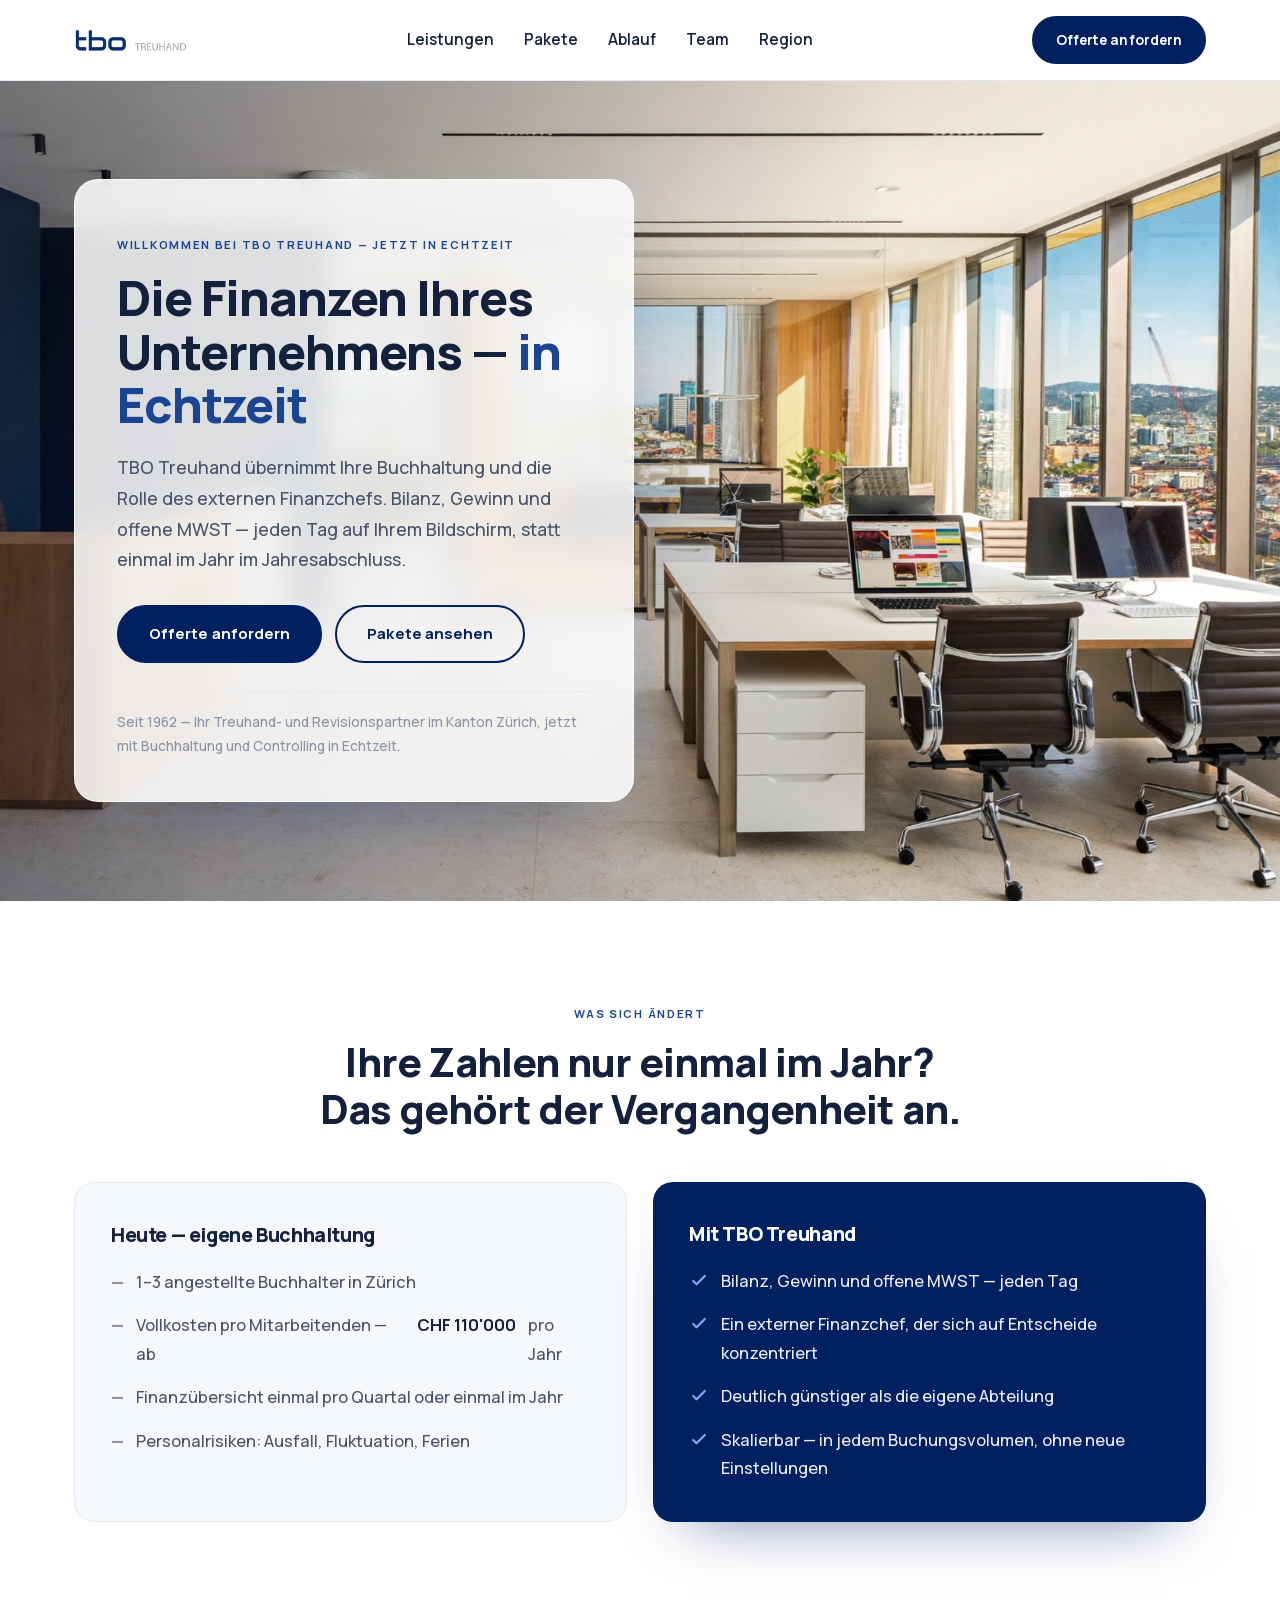
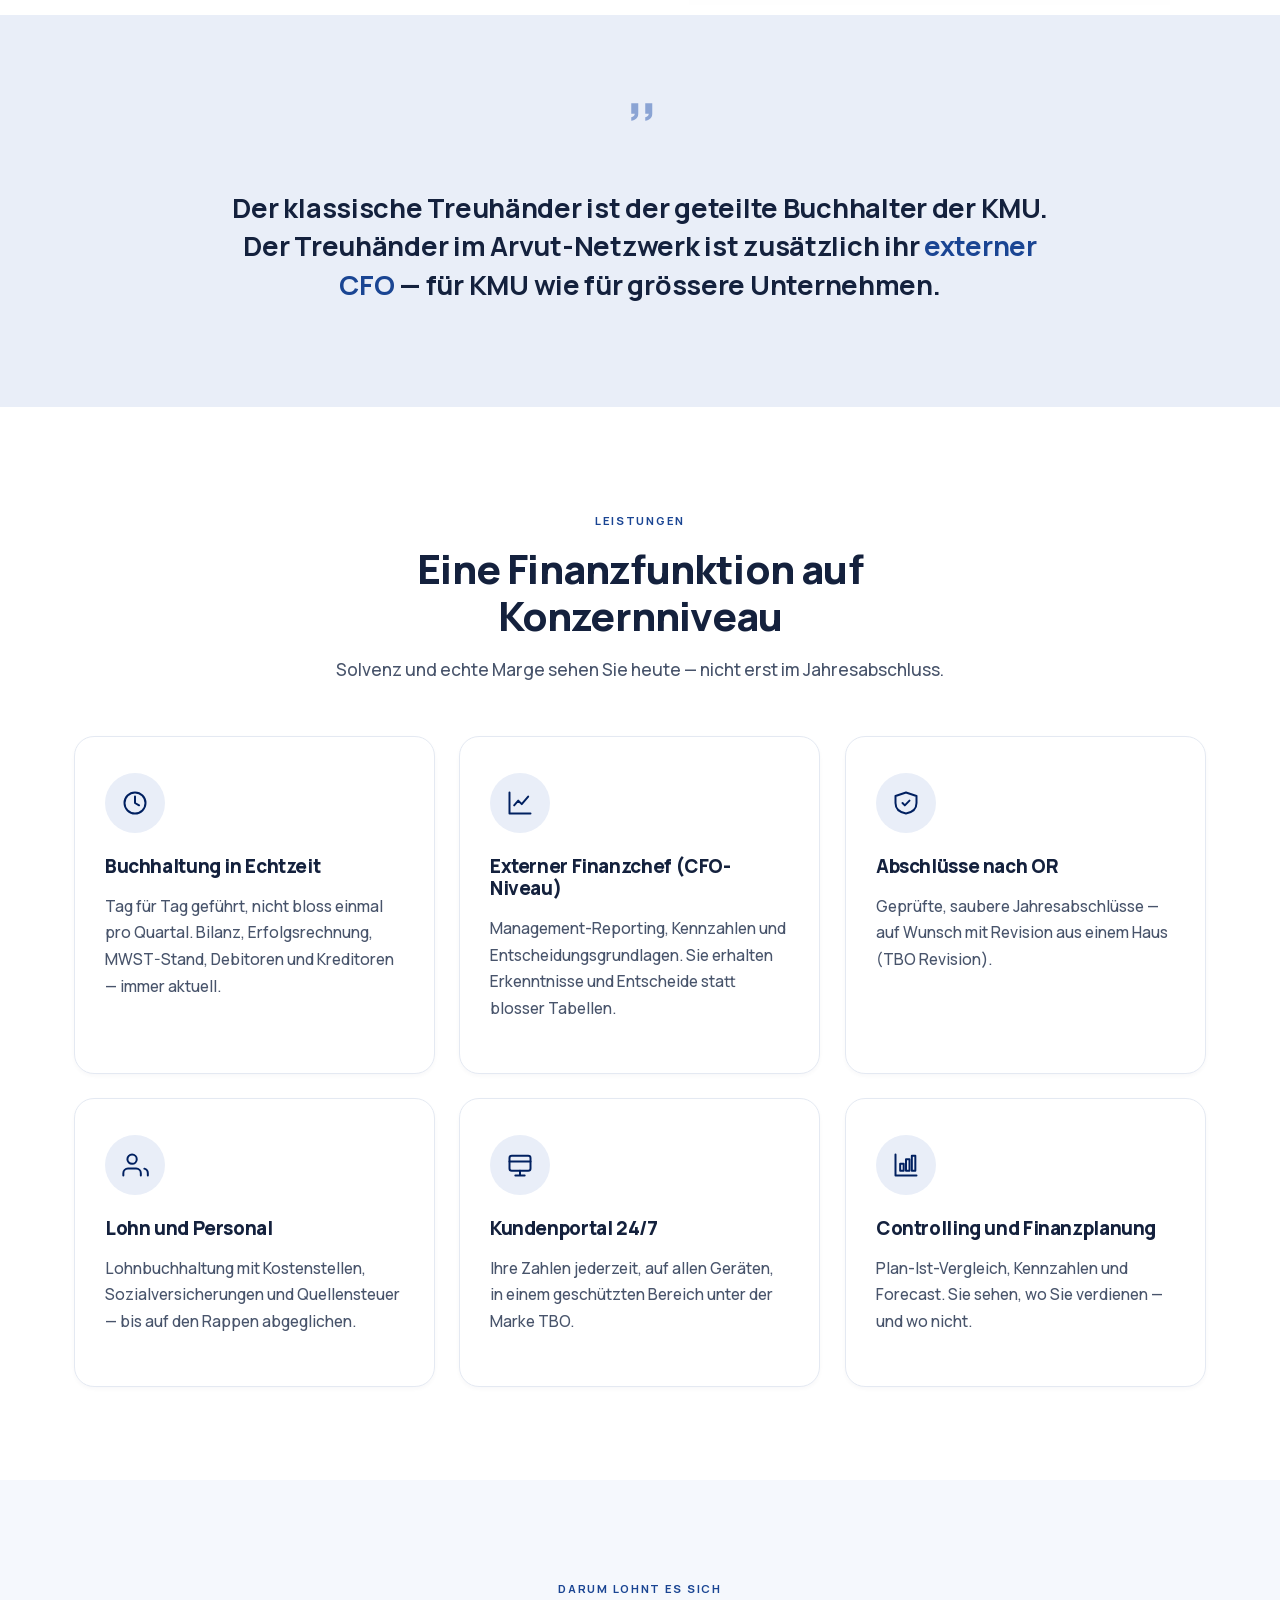
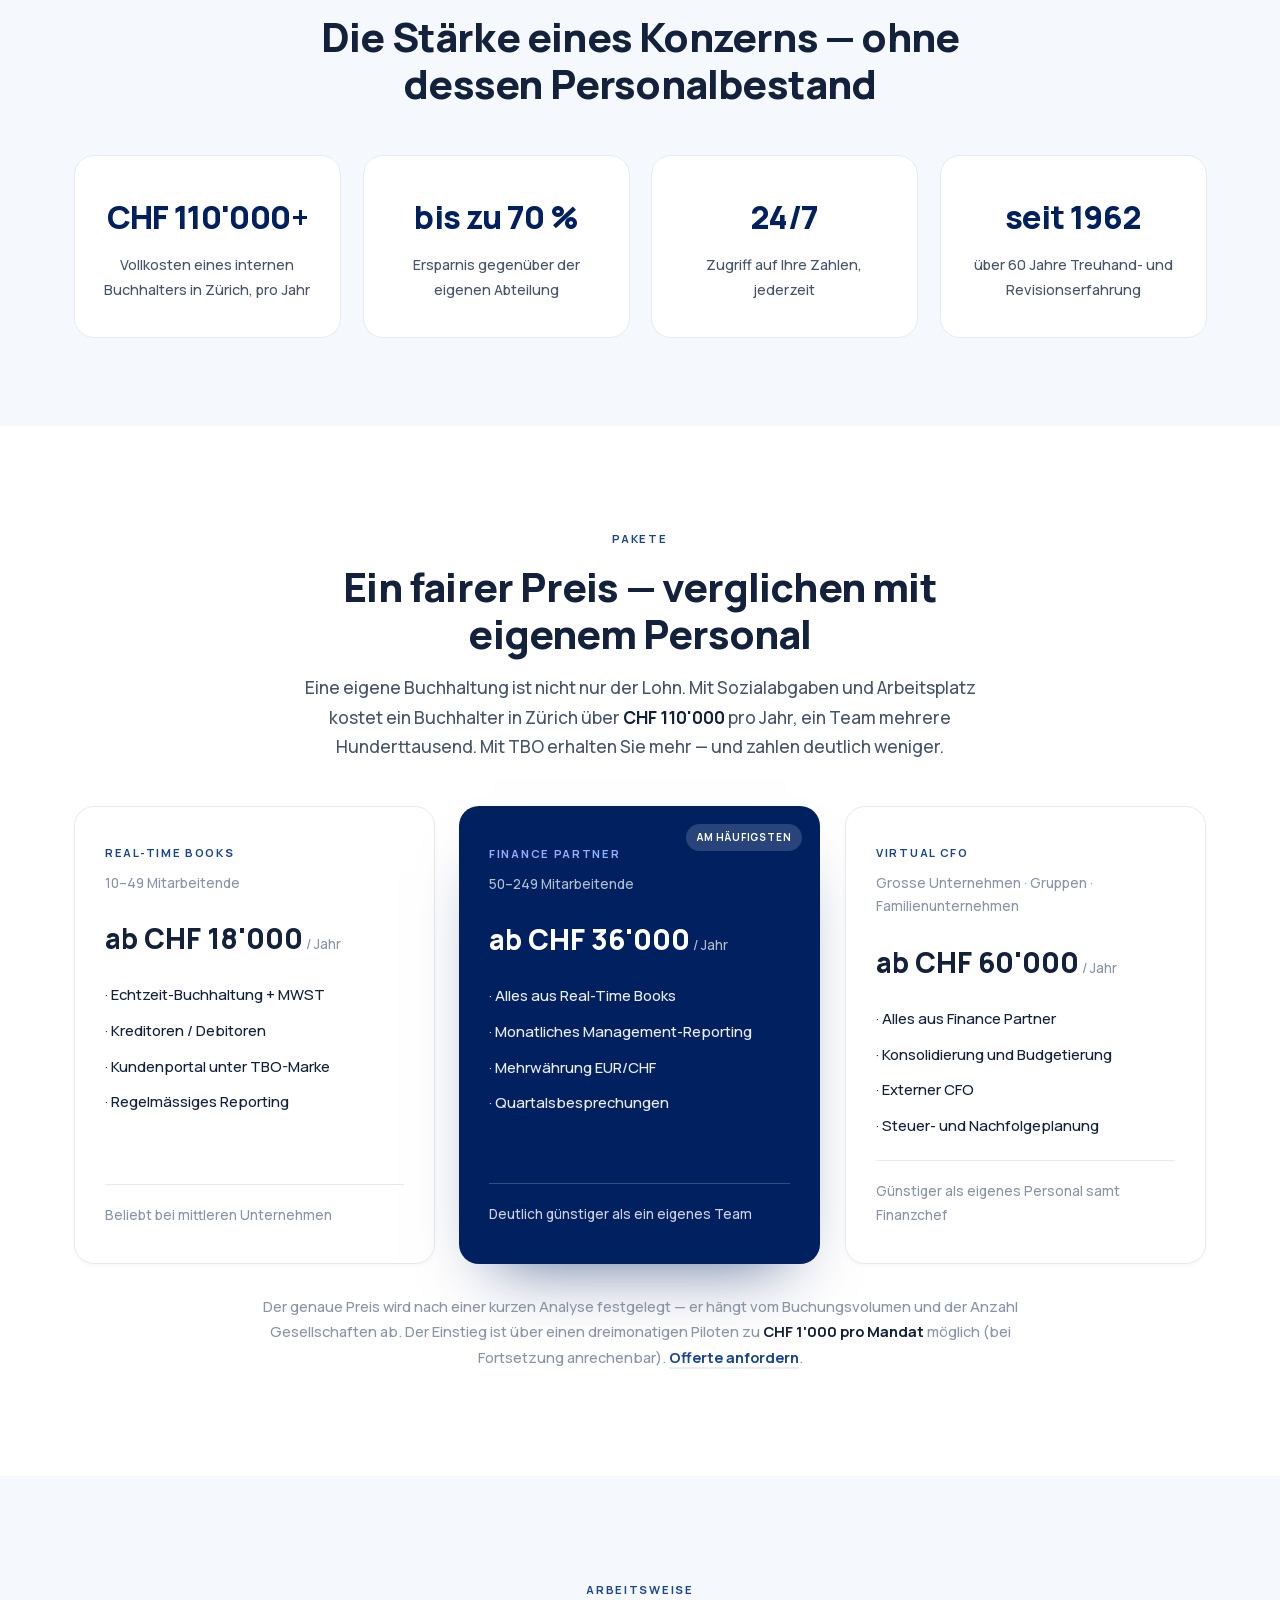
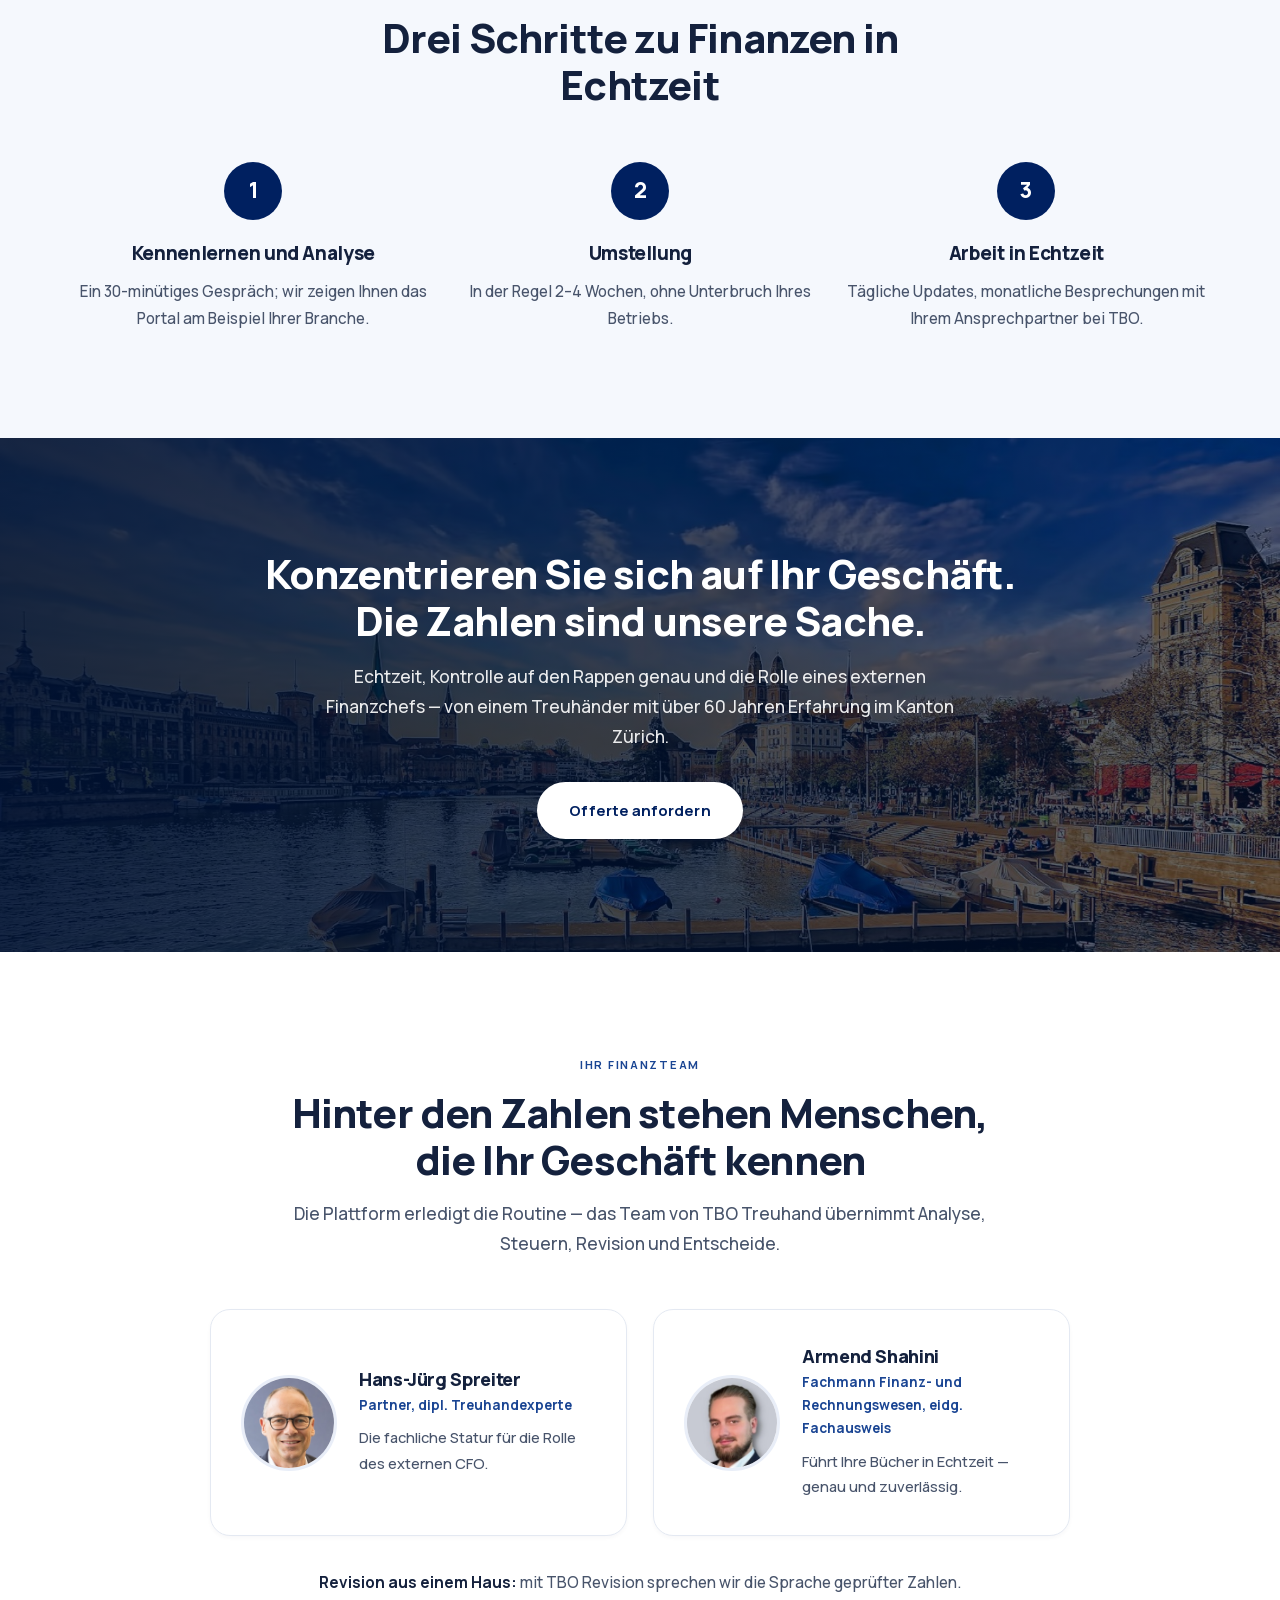
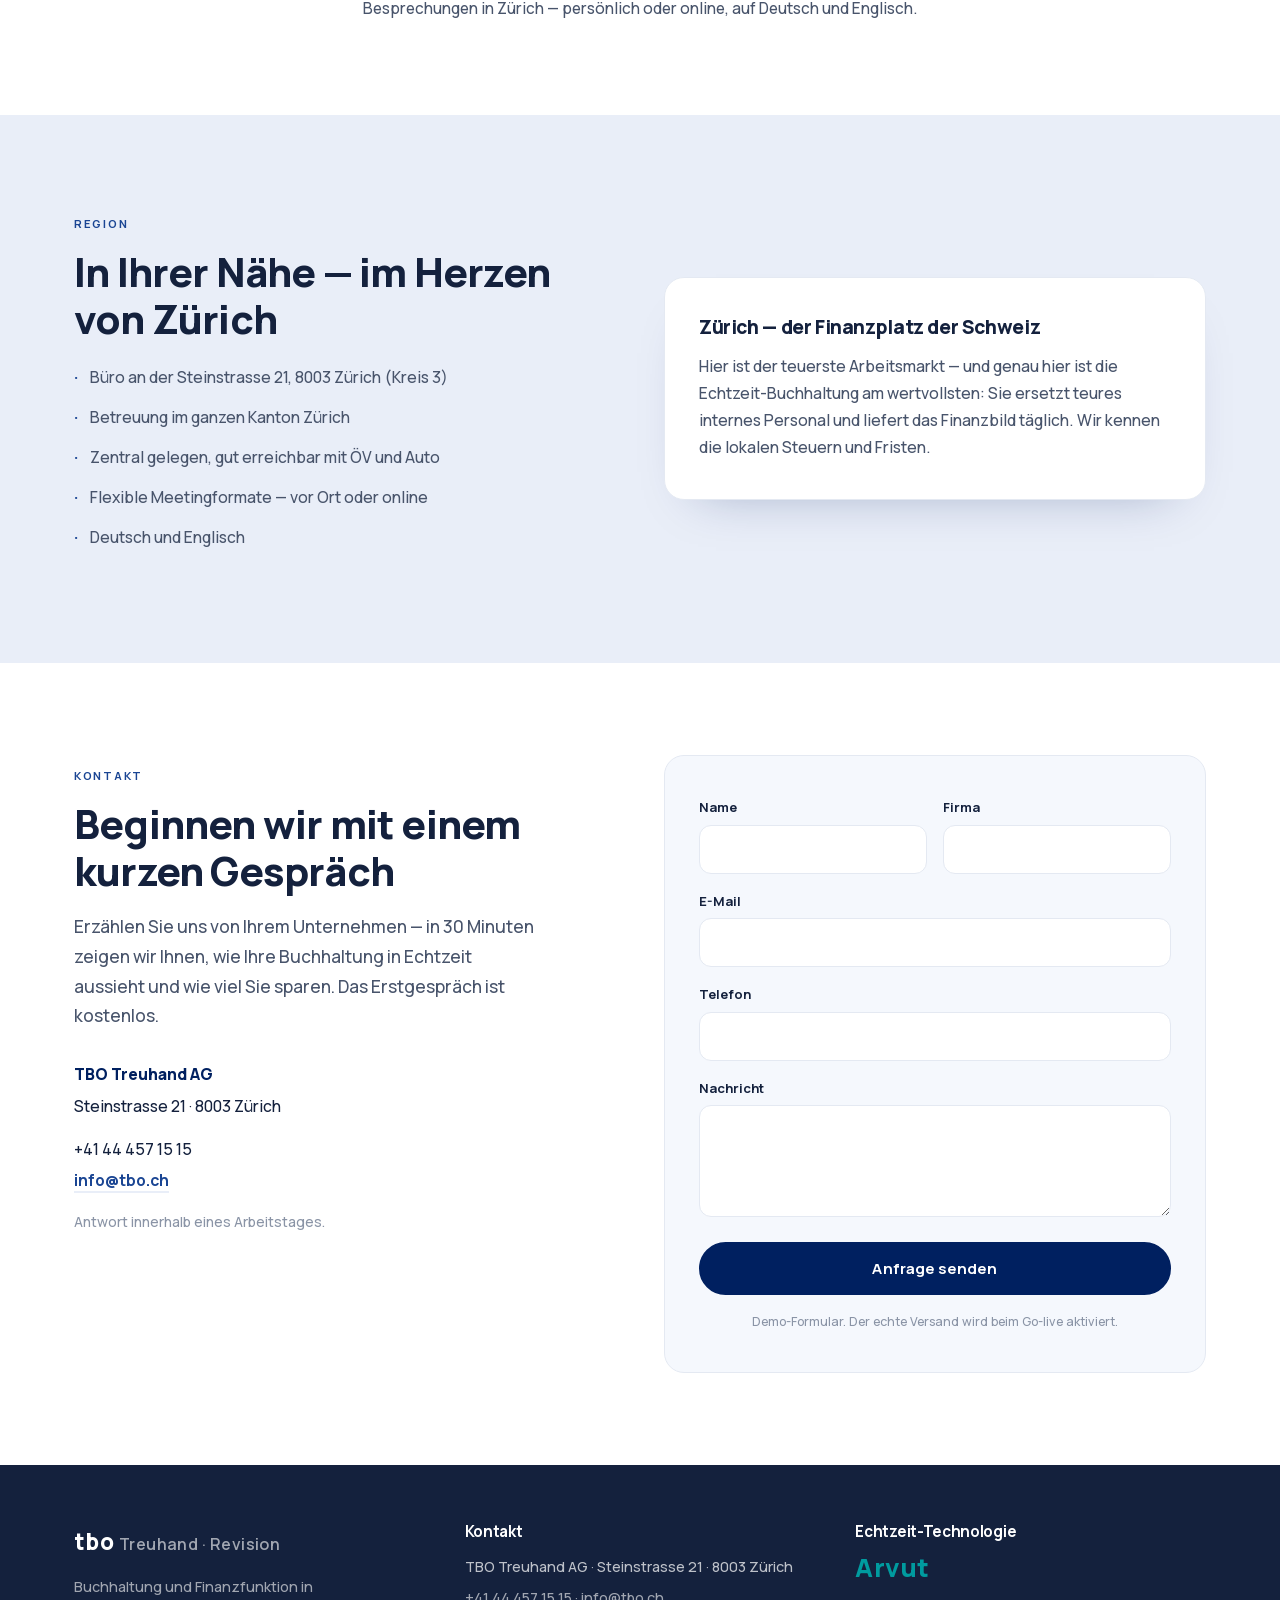
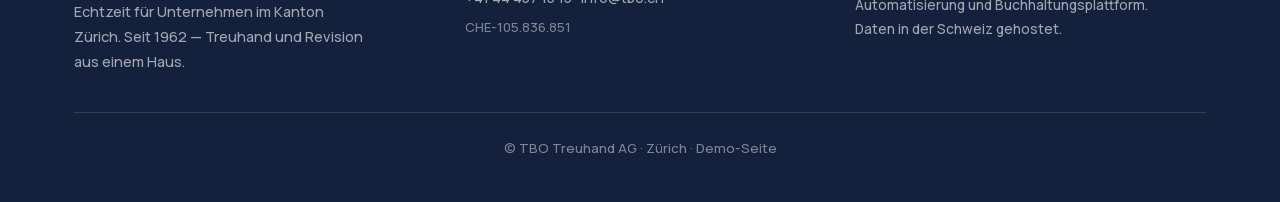
==== commit d6b9cbf0: "Hero: echtes Premium-Büromotiv statt Lounge — Arbeitsplätze, Navy-Wand, Stadtblick Ersetzt die Loung" ====
--- a/index.html
+++ b/index.html
@@ -73,7 +73,7 @@
 
 <!-- ===== HERO (Vollbild-Foto + Milchglas-Karte links) — Signatur von tbo.ch ===== -->
 <section style="position:relative;min-height:calc(100vh - 80px);display:flex;align-items:center;overflow:hidden;">
-  <img src="assets/img/hero.jpg?v=3" alt="Modernes Büro einer Treuhand- und Revisionsgesellschaft in Zürich mit Blick auf den See" style="position:absolute;inset:0;width:100%;height:100%;object-fit:cover;object-position:58% 50%;">
+  <img src="assets/img/hero.jpg?v=4" alt="Modernes Büro einer Treuhand- und Revisionsgesellschaft in Zürich mit Stadtblick" style="position:absolute;inset:0;width:100%;height:100%;object-fit:cover;object-position:56% 50%;">
   <div style="position:absolute;inset:0;background:linear-gradient(90deg,rgba(10,20,45,.42) 0%,rgba(10,20,45,.16) 44%,rgba(10,20,45,0) 70%);"></div>
   <div class="wrap" style="position:relative;width:100%;">
     <div class="hero-card reveal" style="max-width:560px;background:rgba(255,255,255,.86);backdrop-filter:blur(14px);border:1px solid rgba(255,255,255,.7);border-radius:24px;padding:44px 42px;box-shadow:0 40px 80px -40px rgba(0,32,96,.5);">
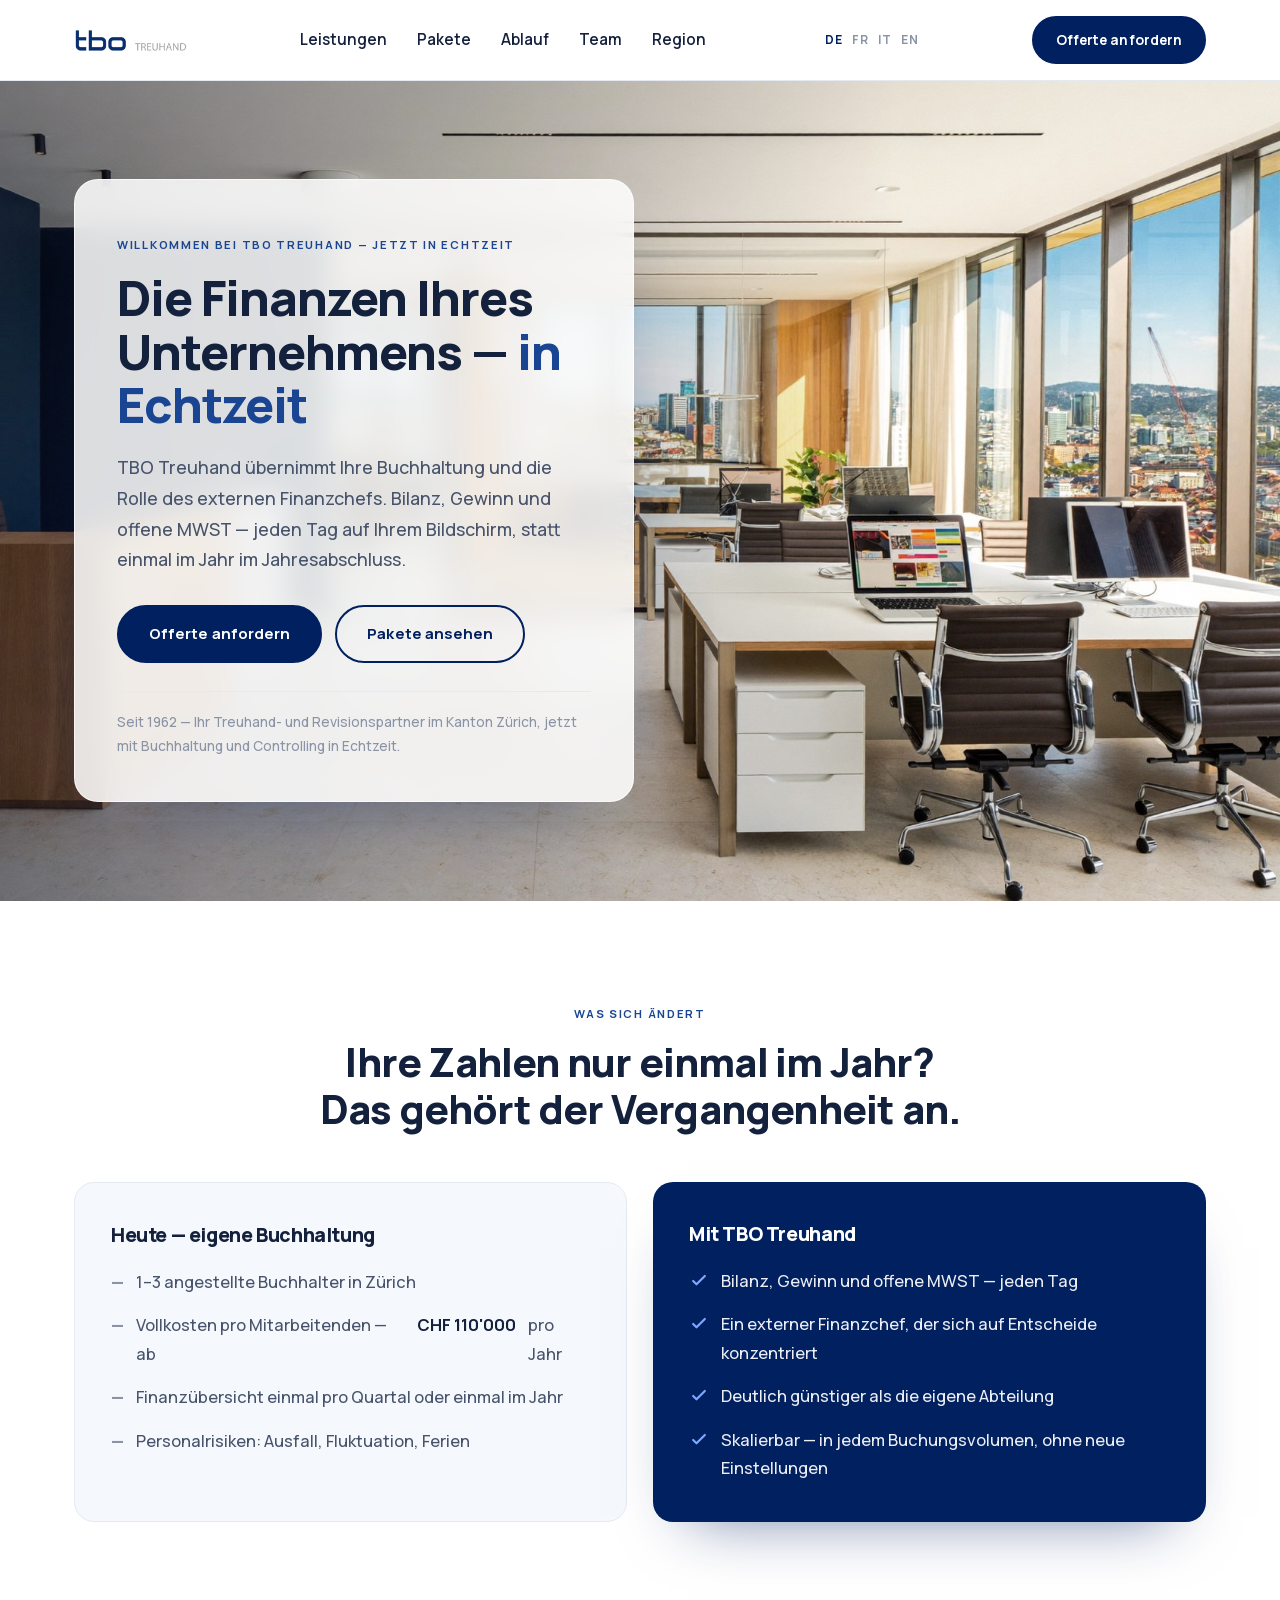
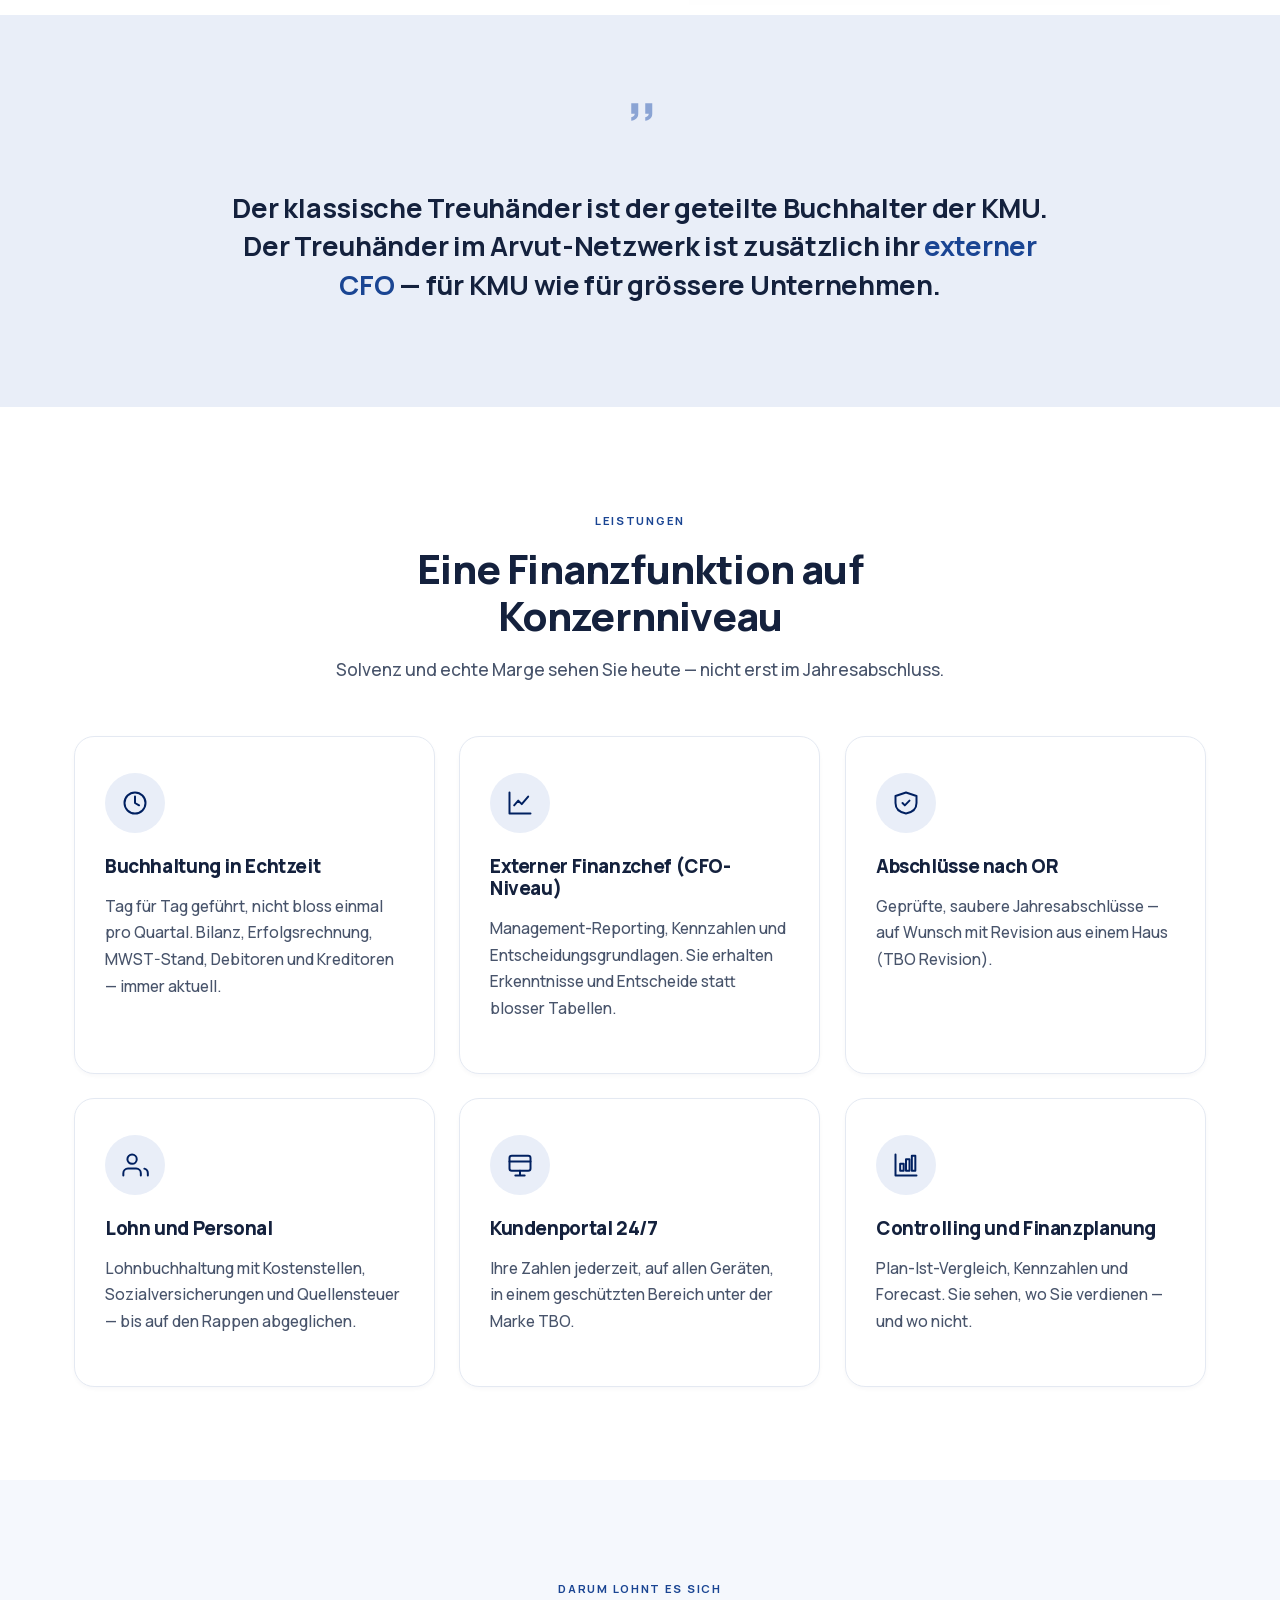
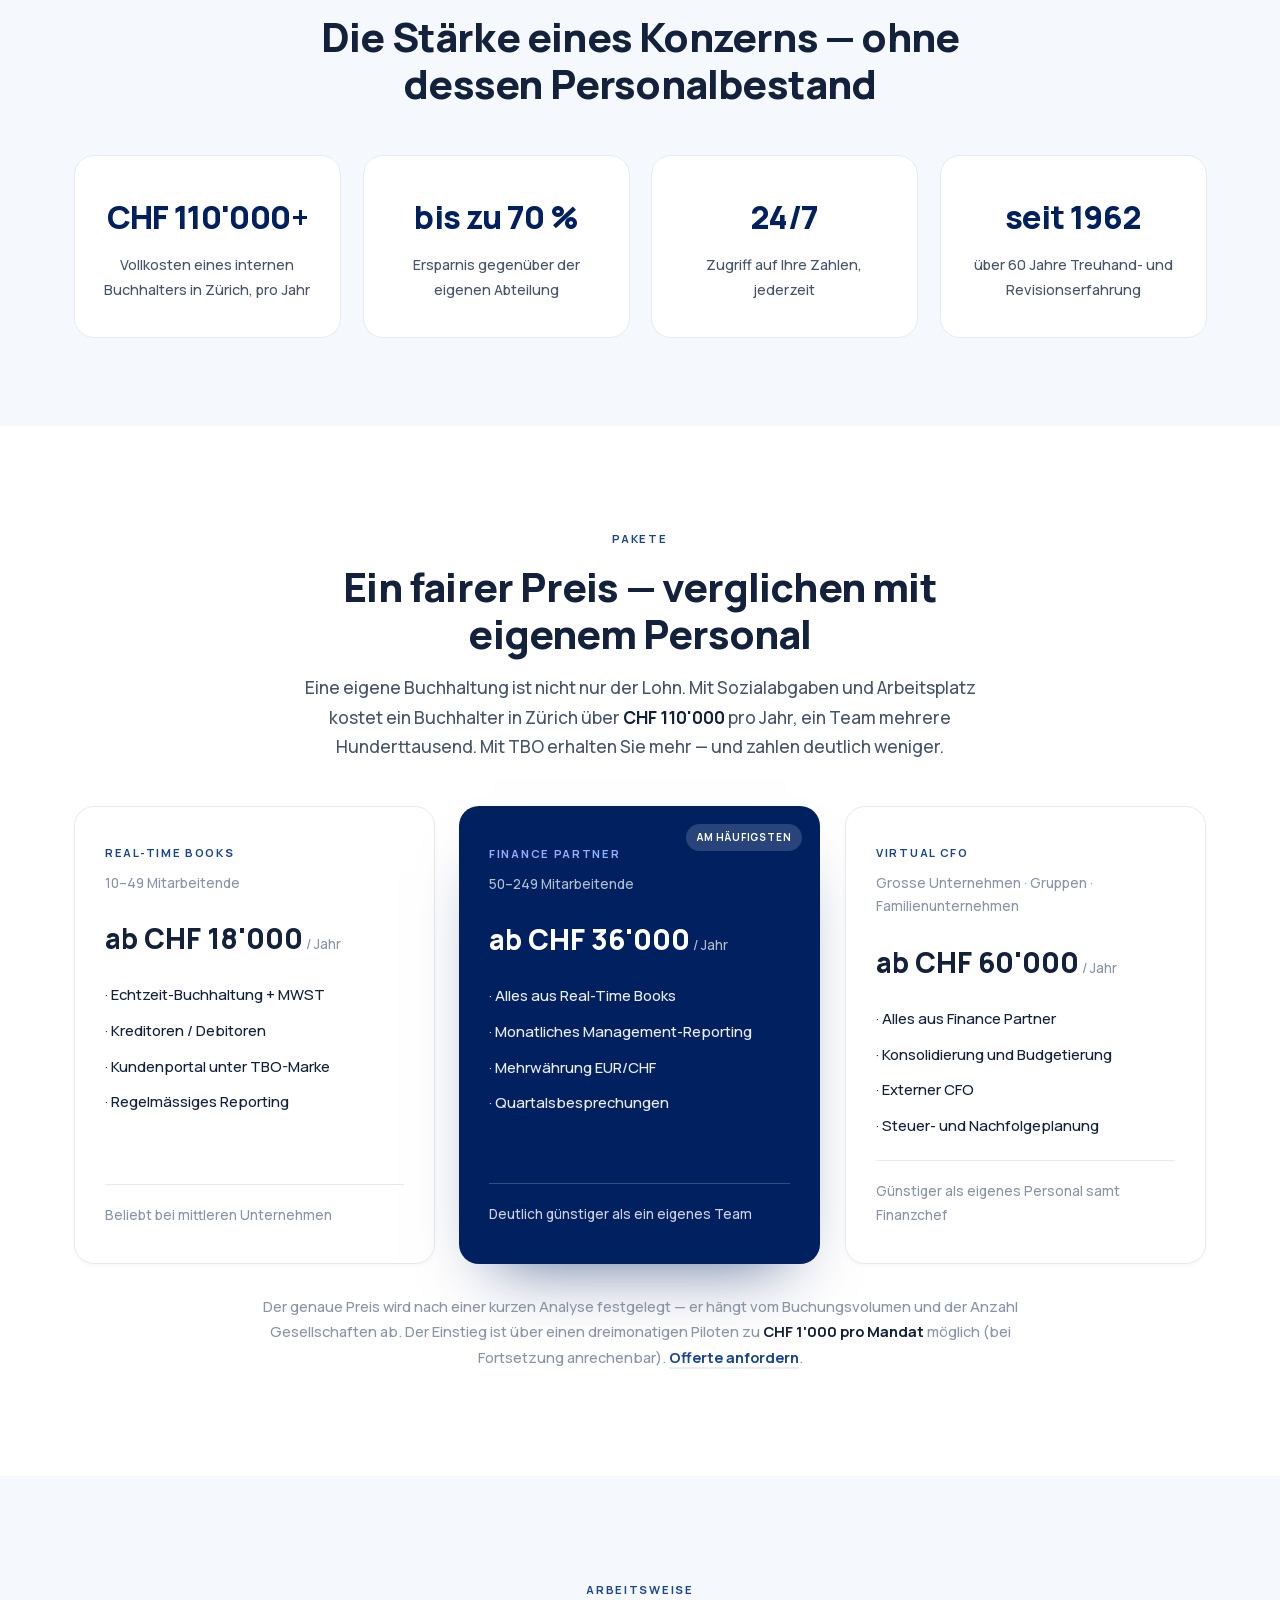
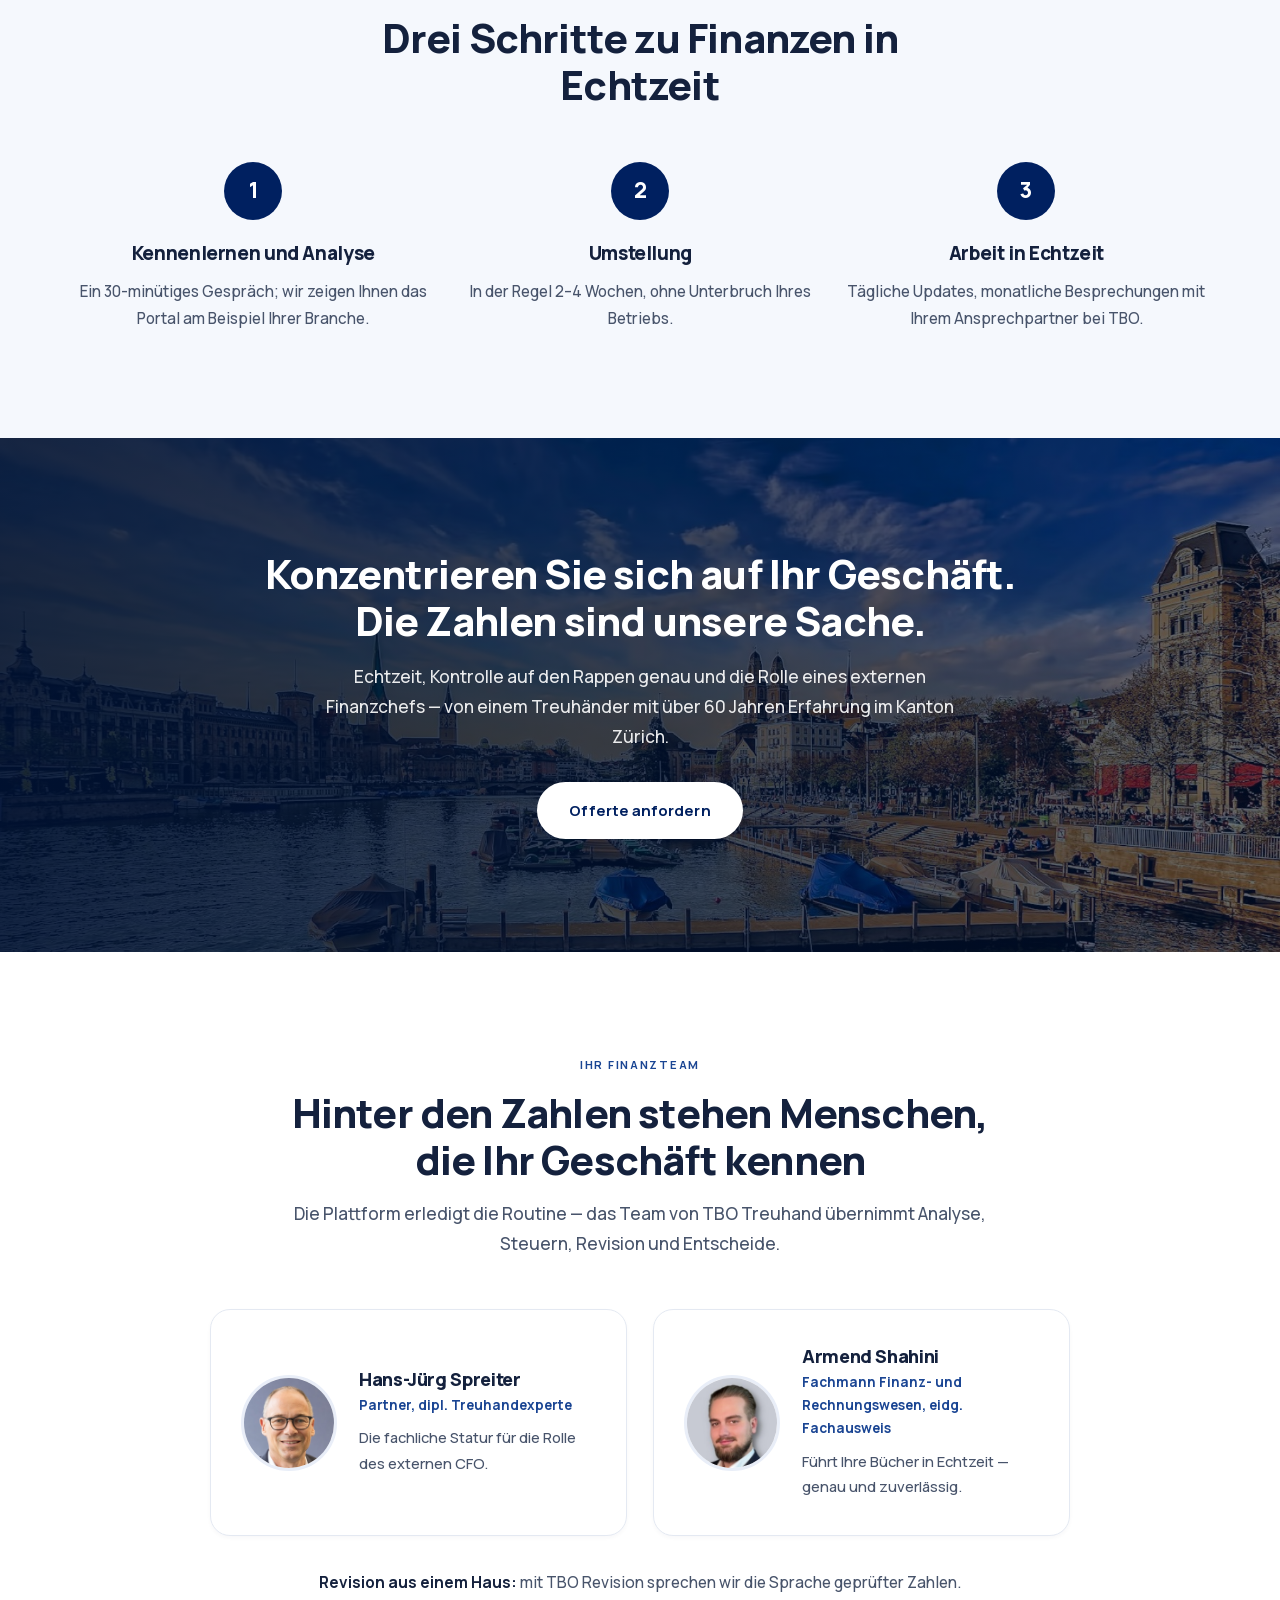
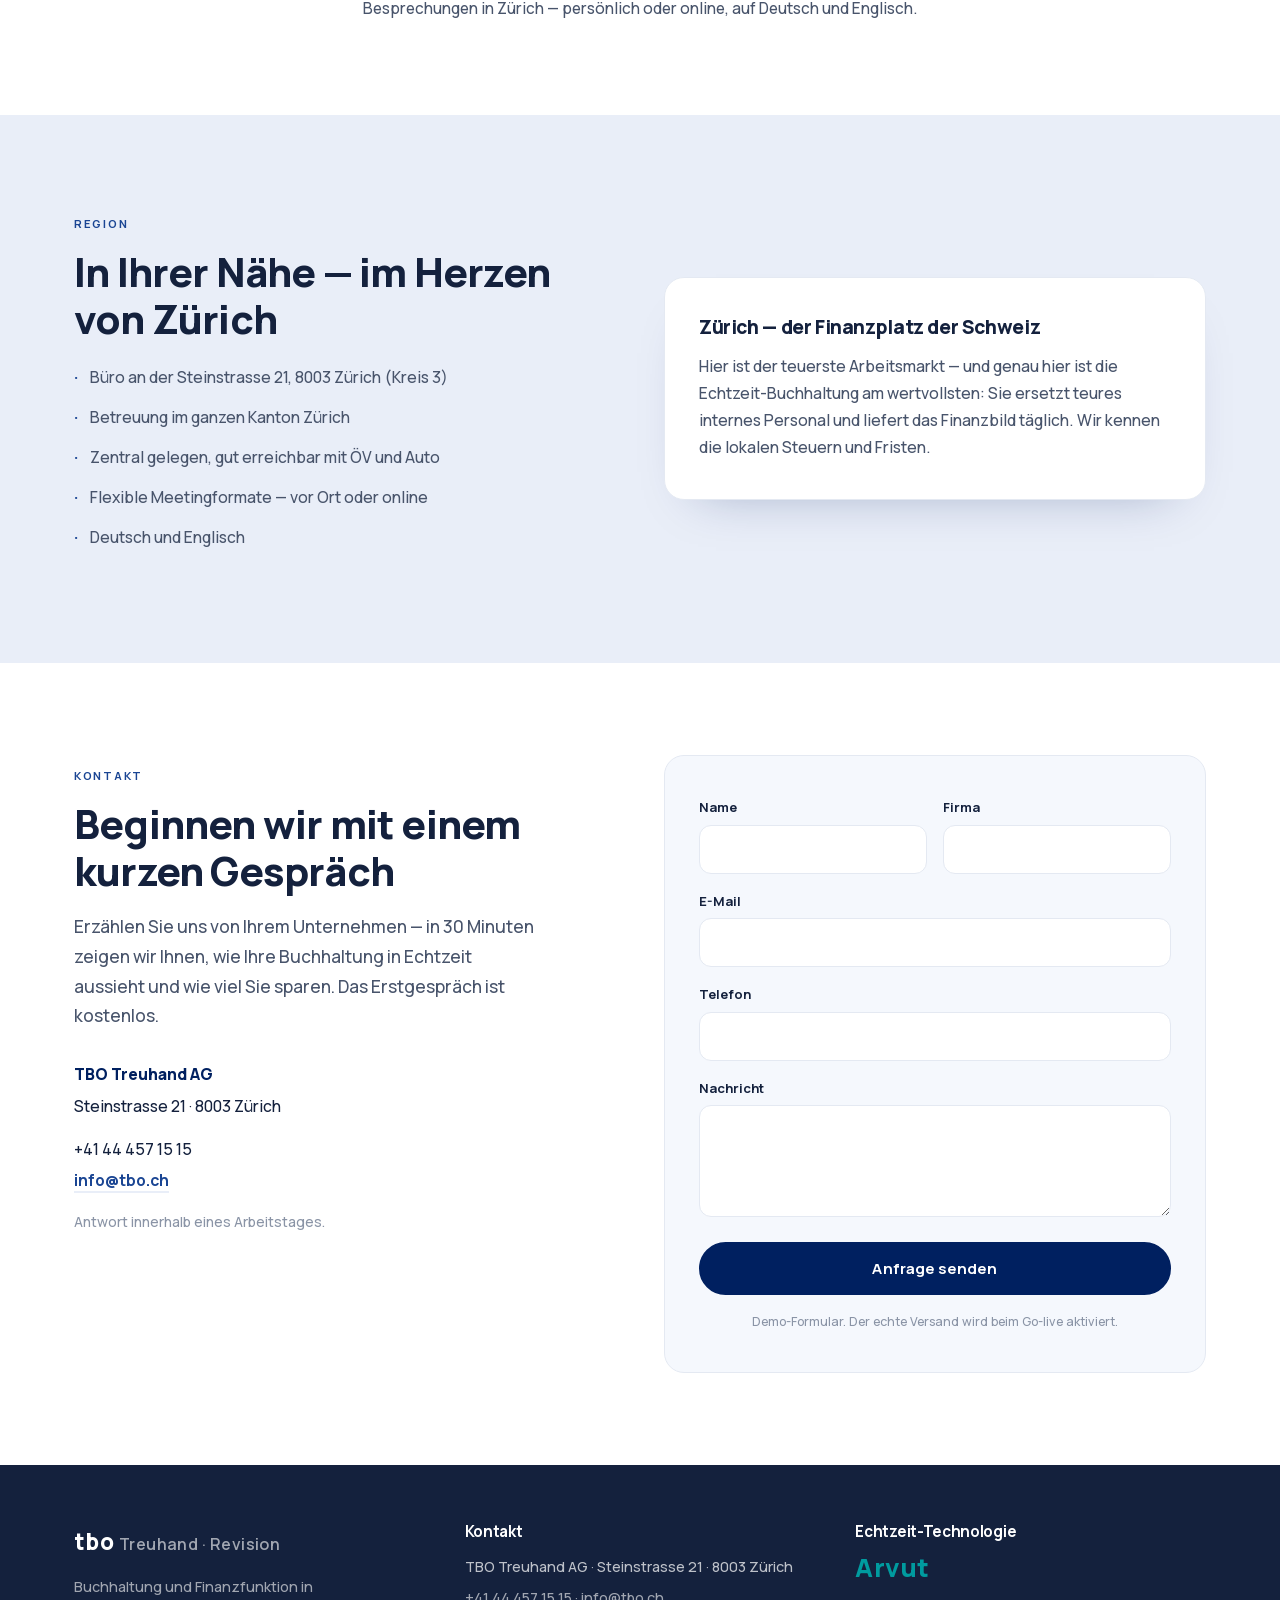
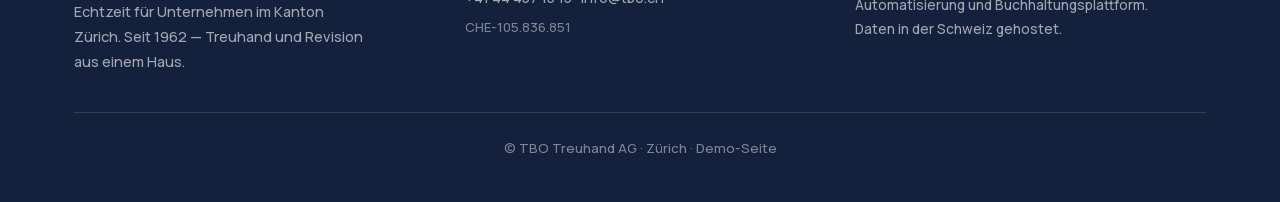
==== commit 5e073ad0: "Multilang DE/FR/IT/EN (+RU reserve): folder structure, language switcher, build.py - index.src.html " ====
--- a/index.html
+++ b/index.html
@@ -1,394 +1 @@
-<!DOCTYPE html>
-<html lang="de">
-<head>
-<meta charset="UTF-8">
-<meta name="viewport" content="width=device-width, initial-scale=1.0">
-<title>TBO Treuhand — Buchhaltung und Finanzen in Echtzeit für Zürcher Unternehmen</title>
-<meta name="description" content="TBO Treuhand AG übernimmt Ihre Buchhaltung und die Rolle des externen Finanzchefs: Bilanz, Gewinn und offene MWST an jedem Tag auf Ihrem Bildschirm — günstiger als eine eigene Abteilung. Seit 1962 im Kanton Zürich, Treuhand und Revision aus einem Haus.">
-<meta name="robots" content="noindex, nofollow">
-<style>
-@import url('assets/fonts/fonts.css');
-:root{
-  --navy:#002060; --navy-2:#1A4593; --navy-3:#2f5bb0;
-  --soft:#E9EEF8; --band:#F5F8FD; --ink:#14213d;
-  --body:#48546b; --muted:#8a94a6; --line:#e4e9f2;
-  --green:#009b9f; --radius:20px;
-}
-*{-webkit-font-smoothing:antialiased;box-sizing:border-box;}
-html{scroll-behavior:smooth;}
-a{text-decoration:none;color:inherit;}
-img{display:block;max-width:100%;}
-body{margin:0;font-family:'Manrope',-apple-system,Helvetica,Arial,sans-serif;color:var(--body);background:#fff;line-height:1.72;font-size:16.5px;font-weight:500;}
-h1,h2,h3,h4{font-family:'Manrope',sans-serif;color:var(--ink);font-weight:800;line-height:1.18;margin:0;letter-spacing:-.02em;}
-.wrap{max-width:1180px;margin:0 auto;padding:0 24px;}
-.eyebrow{font-family:'Manrope',sans-serif;text-transform:uppercase;letter-spacing:.15em;font-weight:700;font-size:.71rem;color:var(--navy-2);}
-.h-sec{font-size:clamp(1.75rem,3.5vw,2.5rem);}
-.lead{font-size:1.08rem;color:var(--body);}
-/* runde Pillen-Buttons — wie auf tbo.ch */
-.btn{display:inline-block;font-family:'Manrope',sans-serif;font-weight:700;font-size:.94rem;letter-spacing:.005em;
-  background:var(--navy);color:#fff;padding:14px 30px;border:2px solid var(--navy);border-radius:999px;cursor:pointer;transition:.22s;}
-.btn:hover{background:var(--navy-2);border-color:var(--navy-2);transform:translateY(-1px);}
-.btn-out{background:transparent;color:var(--navy);border:2px solid var(--navy);}
-.btn-out:hover{background:var(--navy);color:#fff;}
-.btn-light{background:#fff;color:var(--navy);border:2px solid #fff;}
-.btn-light:hover{background:var(--soft);border-color:var(--soft);color:var(--navy);}
-.nav-a{font-family:'Manrope',sans-serif;font-weight:600;font-size:.95rem;color:var(--ink);transition:color .2s;}
-.nav-a:hover{color:var(--navy-2);}
-.link-u{color:var(--navy-2);font-weight:700;border-bottom:2px solid var(--soft);}
-.card{background:#fff;border:1px solid var(--line);border-radius:var(--radius);padding:36px 30px;transition:transform .28s,box-shadow .28s;box-shadow:0 2px 4px rgba(20,33,61,.03);}
-.card:hover{transform:translateY(-6px);box-shadow:0 30px 60px -34px rgba(0,32,96,.4);}
-.ico{width:60px;height:60px;border-radius:50%;background:var(--soft);color:var(--navy);display:flex;align-items:center;justify-content:center;margin-bottom:22px;}
-.ico svg{width:28px;height:28px;}
-.card h3{font-family:'Manrope';font-weight:800;font-size:1.18rem;color:var(--ink);margin-bottom:11px;}
-.card p{font-size:.97rem;color:var(--body);}
-input,textarea{font-family:inherit;width:100%;border:1px solid var(--line);border-radius:12px;padding:13px 15px;background:#fff;color:var(--ink);font-size:.96rem;transition:border-color .2s;}
-input:focus,textarea:focus{outline:none;border-color:var(--navy-2);}
-label{display:block;font-size:.82rem;font-weight:700;color:var(--ink);margin-bottom:6px;font-family:'Manrope';}
-.reveal{opacity:0;transform:translateY(30px);transition:opacity .85s cubic-bezier(.16,1,.3,1),transform .85s cubic-bezier(.16,1,.3,1);will-change:opacity,transform;}
-.reveal.in{opacity:1;transform:none;}
-@media(prefers-reduced-motion:reduce){*{transition:none!important;animation:none!important;}.reveal{opacity:1;transform:none;}}
-#toTop{position:fixed;right:22px;bottom:22px;z-index:60;width:46px;height:46px;background:var(--navy);color:#fff;border:none;border-radius:50%;cursor:pointer;display:flex;align-items:center;justify-content:center;box-shadow:0 12px 26px -12px rgba(0,32,96,.7);opacity:0;visibility:hidden;transform:translateY(12px);transition:.3s;}
-#toTop.show{opacity:1;visibility:visible;transform:none;}
-@media(max-width:900px){.hide-mob{display:none!important;}}
-@media(max-width:820px){.g2{grid-template-columns:1fr!important;gap:40px!important;}}
-@media(max-width:760px){.hero-card{margin:0 16px!important;max-width:none!important;padding:34px 26px!important;}}
-</style>
-</head>
-<body>
-
-<!-- ===== KOPFZEILE (Logo links, Menü rechts, navy Pille) — wie tbo.ch ===== -->
-<header id="top" style="position:sticky;top:0;z-index:50;background:rgba(255,255,255,.94);backdrop-filter:saturate(180%) blur(10px);border-bottom:1px solid var(--line);">
-  <div class="wrap" style="height:80px;display:flex;align-items:center;justify-content:space-between;gap:20px;">
-    <a href="#top" aria-label="TBO Treuhand AG"><img src="assets/img/logo-tbo.png?v=1" alt="TBO Treuhand AG" style="height:38px;width:auto;"></a>
-    <nav class="hide-mob" style="display:flex;align-items:center;gap:30px;">
-      <a href="#leistungen" class="nav-a">Leistungen</a>
-      <a href="#preise" class="nav-a">Pakete</a>
-      <a href="#ablauf" class="nav-a">Ablauf</a>
-      <a href="#team" class="nav-a">Team</a>
-      <a href="#region" class="nav-a">Region</a>
-    </nav>
-    <a href="#kontakt" class="btn" style="padding:10px 22px;font-size:.86rem;">Offerte anfordern</a>
-  </div>
-</header>
-
-<!-- ===== HERO (Vollbild-Foto + Milchglas-Karte links) — Signatur von tbo.ch ===== -->
-<section style="position:relative;min-height:calc(100vh - 80px);display:flex;align-items:center;overflow:hidden;">
-  <img src="assets/img/hero.jpg?v=4" alt="Modernes Büro einer Treuhand- und Revisionsgesellschaft in Zürich mit Stadtblick" style="position:absolute;inset:0;width:100%;height:100%;object-fit:cover;object-position:56% 50%;">
-  <div style="position:absolute;inset:0;background:linear-gradient(90deg,rgba(10,20,45,.42) 0%,rgba(10,20,45,.16) 44%,rgba(10,20,45,0) 70%);"></div>
-  <div class="wrap" style="position:relative;width:100%;">
-    <div class="hero-card reveal" style="max-width:560px;background:rgba(255,255,255,.86);backdrop-filter:blur(14px);border:1px solid rgba(255,255,255,.7);border-radius:24px;padding:44px 42px;box-shadow:0 40px 80px -40px rgba(0,32,96,.5);">
-      <p class="eyebrow" style="margin-bottom:16px;">Willkommen bei TBO Treuhand — jetzt in Echtzeit</p>
-      <h1 style="font-size:clamp(2.05rem,4vw,3.05rem);line-height:1.1;margin-bottom:20px;">Die Finanzen Ihres Unternehmens — <span style="color:var(--navy-2);">in Echtzeit</span></h1>
-      <p style="font-size:1.12rem;color:var(--body);margin-bottom:30px;">TBO Treuhand übernimmt Ihre Buchhaltung und die Rolle des externen Finanzchefs. Bilanz, Gewinn und offene MWST — jeden Tag auf Ihrem Bildschirm, statt einmal im Jahr im Jahresabschluss.</p>
-      <div style="display:flex;flex-wrap:wrap;gap:13px;">
-        <a href="#kontakt" class="btn">Offerte anfordern</a>
-        <a href="#preise" class="btn btn-out">Pakete ansehen</a>
-      </div>
-      <p style="margin:28px 0 0;font-size:.86rem;color:var(--muted);border-top:1px solid var(--line);padding-top:18px;">Seit 1962 — Ihr Treuhand- und Revisionspartner im Kanton Zürich, jetzt mit Buchhaltung und Controlling in Echtzeit.</p>
-    </div>
-  </div>
-</section>
-
-<!-- ===== WAS SICH ÄNDERT (Heute vs. Mit TBO) ===== -->
-<section style="padding:92px 0;background:#fff;">
-  <div class="wrap">
-    <div class="reveal" style="text-align:center;max-width:820px;margin:0 auto 50px;">
-      <p class="eyebrow" style="margin-bottom:14px;">Was sich ändert</p>
-      <h2 class="h-sec">Ihre Zahlen nur einmal im Jahr?<br>Das gehört der Vergangenheit an.</h2>
-    </div>
-    <div class="g2" style="display:grid;grid-template-columns:1fr 1fr;gap:26px;align-items:stretch;">
-      <div class="reveal" style="background:var(--band);border:1px solid var(--line);border-radius:var(--radius);padding:40px 36px;">
-        <h3 style="font-size:1.22rem;margin-bottom:22px;color:var(--ink);">Heute — eigene Buchhaltung</h3>
-        <ul style="list-style:none;padding:0;margin:0;display:flex;flex-direction:column;gap:15px;">
-          <li style="display:flex;gap:12px;"><span style="color:var(--muted);font-weight:800;">—</span>1–3 angestellte Buchhalter in Zürich</li>
-          <li style="display:flex;gap:12px;"><span style="color:var(--muted);font-weight:800;">—</span>Vollkosten pro Mitarbeitenden — ab <b style="color:var(--ink);">CHF&nbsp;110'000</b> pro Jahr</li>
-          <li style="display:flex;gap:12px;"><span style="color:var(--muted);font-weight:800;">—</span>Finanzübersicht einmal pro Quartal oder einmal im Jahr</li>
-          <li style="display:flex;gap:12px;"><span style="color:var(--muted);font-weight:800;">—</span>Personalrisiken: Ausfall, Fluktuation, Ferien</li>
-        </ul>
-      </div>
-      <div class="reveal" style="background:var(--navy);color:#fff;border-radius:var(--radius);padding:40px 36px;box-shadow:0 30px 60px -36px rgba(0,32,96,.6);">
-        <h3 style="font-size:1.22rem;margin-bottom:22px;color:#fff;">Mit TBO Treuhand</h3>
-        <ul style="list-style:none;padding:0;margin:0;display:flex;flex-direction:column;gap:15px;color:rgba(255,255,255,.92);">
-          <li style="display:flex;gap:12px;"><svg width="20" height="20" viewBox="0 0 24 24" fill="none" stroke="#7fa8ff" stroke-width="2.6" stroke-linecap="round" stroke-linejoin="round" style="flex-shrink:0;margin-top:4px;"><path d="M5 12l4 4 10-10"/></svg>Bilanz, Gewinn und offene MWST — jeden Tag</li>
-          <li style="display:flex;gap:12px;"><svg width="20" height="20" viewBox="0 0 24 24" fill="none" stroke="#7fa8ff" stroke-width="2.6" stroke-linecap="round" stroke-linejoin="round" style="flex-shrink:0;margin-top:4px;"><path d="M5 12l4 4 10-10"/></svg>Ein externer Finanzchef, der sich auf Entscheide konzentriert</li>
-          <li style="display:flex;gap:12px;"><svg width="20" height="20" viewBox="0 0 24 24" fill="none" stroke="#7fa8ff" stroke-width="2.6" stroke-linecap="round" stroke-linejoin="round" style="flex-shrink:0;margin-top:4px;"><path d="M5 12l4 4 10-10"/></svg>Deutlich günstiger als die eigene Abteilung</li>
-          <li style="display:flex;gap:12px;"><svg width="20" height="20" viewBox="0 0 24 24" fill="none" stroke="#7fa8ff" stroke-width="2.6" stroke-linecap="round" stroke-linejoin="round" style="flex-shrink:0;margin-top:4px;"><path d="M5 12l4 4 10-10"/></svg>Skalierbar — in jedem Buchungsvolumen, ohne neue Einstellungen</li>
-        </ul>
-      </div>
-    </div>
-  </div>
-</section>
-
-<!-- ===== LEITSATZ (Positionierung — Kanon, wörtlich) ===== -->
-<section style="padding:76px 0;background:var(--soft);">
-  <div class="wrap reveal" style="max-width:900px;margin:0 auto;text-align:center;">
-    <svg width="42" height="42" viewBox="0 0 24 24" fill="var(--navy-3)" style="opacity:.5;margin:0 auto 20px;"><path d="M7 7h4v6c0 2.2-1.5 3.7-4 4v-2c1.2-.3 2-1 2-2H7V7zm8 0h4v6c0 2.2-1.5 3.7-4 4v-2c1.2-.3 2-1 2-2h-2V7z"/></svg>
-    <p style="font-family:'Manrope';font-weight:700;font-size:clamp(1.3rem,2.5vw,1.7rem);color:var(--ink);line-height:1.42;letter-spacing:-.01em;">
-      Der klassische Treuhänder ist der geteilte Buchhalter der KMU. Der Treuhänder im Arvut-Netzwerk ist zusätzlich ihr <span style="color:var(--navy-2);">externer CFO</span> — für KMU wie für grössere Unternehmen.
-    </p>
-  </div>
-</section>
-
-<!-- ===== LEISTUNGEN ===== -->
-<section id="leistungen" style="padding:92px 0;background:#fff;">
-  <div class="wrap">
-    <div class="reveal" style="text-align:center;max-width:680px;margin:0 auto 52px;">
-      <p class="eyebrow" style="margin-bottom:14px;">Leistungen</p>
-      <h2 class="h-sec">Eine Finanzfunktion auf Konzernniveau</h2>
-      <p class="lead" style="margin-top:16px;">Solvenz und echte Marge sehen Sie heute — nicht erst im Jahresabschluss.</p>
-    </div>
-    <div style="display:grid;grid-template-columns:repeat(auto-fit,minmax(300px,1fr));gap:24px;">
-      <div class="card reveal">
-        <div class="ico"><svg viewBox="0 0 24 24" fill="none" stroke="currentColor" stroke-width="1.7" stroke-linecap="round" stroke-linejoin="round"><circle cx="12" cy="12" r="9"/><path d="M12 6.5v5.5l3.5 2"/></svg></div>
-        <h3>Buchhaltung in Echtzeit</h3>
-        <p>Tag für Tag geführt, nicht bloss einmal pro Quartal. Bilanz, Erfolgsrechnung, MWST-Stand, Debitoren und Kreditoren — immer aktuell.</p>
-      </div>
-      <div class="card reveal">
-        <div class="ico"><svg viewBox="0 0 24 24" fill="none" stroke="currentColor" stroke-width="1.7" stroke-linecap="round" stroke-linejoin="round"><path d="M3 3v18h18"/><path d="M7 14l3.5-4 3 3 5.5-6.5"/></svg></div>
-        <h3>Externer Finanzchef (CFO-Niveau)</h3>
-        <p>Management-Reporting, Kennzahlen und Entscheidungsgrundlagen. Sie erhalten Erkenntnisse und Entscheide statt blosser Tabellen.</p>
-      </div>
-      <div class="card reveal">
-        <div class="ico"><svg viewBox="0 0 24 24" fill="none" stroke="currentColor" stroke-width="1.7" stroke-linecap="round" stroke-linejoin="round"><path d="M9 12l2 2 4-4"/><path d="M21 12c0 5-3.5 8-9 9-5.5-1-9-4-9-9V6l9-3 9 3z"/></svg></div>
-        <h3>Abschlüsse nach OR</h3>
-        <p>Geprüfte, saubere Jahresabschlüsse — auf Wunsch mit Revision aus einem Haus (TBO Revision).</p>
-      </div>
-      <div class="card reveal">
-        <div class="ico"><svg viewBox="0 0 24 24" fill="none" stroke="currentColor" stroke-width="1.7" stroke-linecap="round" stroke-linejoin="round"><path d="M17 21v-2a4 4 0 0 0-4-4H6a4 4 0 0 0-4 4v2"/><circle cx="9.5" cy="7" r="4"/><path d="M23 21v-2a4 4 0 0 0-3-3.87"/></svg></div>
-        <h3>Lohn und Personal</h3>
-        <p>Lohnbuchhaltung mit Kostenstellen, Sozialversicherungen und Quellensteuer — bis auf den Rappen abgeglichen.</p>
-      </div>
-      <div class="card reveal">
-        <div class="ico"><svg viewBox="0 0 24 24" fill="none" stroke="currentColor" stroke-width="1.7" stroke-linecap="round" stroke-linejoin="round"><rect x="3" y="4" width="18" height="13" rx="2"/><path d="M3 9h18M8 21h8M12 17v4"/></svg></div>
-        <h3>Kundenportal 24/7</h3>
-        <p>Ihre Zahlen jederzeit, auf allen Geräten, in einem geschützten Bereich unter der Marke TBO.</p>
-      </div>
-      <div class="card reveal">
-        <div class="ico"><svg viewBox="0 0 24 24" fill="none" stroke="currentColor" stroke-width="1.7" stroke-linecap="round" stroke-linejoin="round"><path d="M3 3v18h18"/><rect x="7" y="11" width="3" height="6"/><rect x="12" y="7" width="3" height="10"/><rect x="17" y="4" width="3" height="13"/></svg></div>
-        <h3>Controlling und Finanzplanung</h3>
-        <p>Plan-Ist-Vergleich, Kennzahlen und Forecast. Sie sehen, wo Sie verdienen — und wo nicht.</p>
-      </div>
-    </div>
-  </div>
-</section>
-
-<!-- ===== DARUM LOHNT ES SICH (Kennzahlen) ===== -->
-<section style="padding:88px 0;background:var(--band);">
-  <div class="wrap">
-    <div class="reveal" style="text-align:center;max-width:720px;margin:0 auto 48px;">
-      <p class="eyebrow" style="margin-bottom:14px;">Darum lohnt es sich</p>
-      <h2 class="h-sec">Die Stärke eines Konzerns — ohne dessen Personalbestand</h2>
-    </div>
-    <div style="display:grid;grid-template-columns:repeat(auto-fit,minmax(210px,1fr));gap:22px;">
-      <div class="reveal" style="background:#fff;border:1px solid var(--line);border-radius:var(--radius);padding:34px 26px;text-align:center;">
-        <div style="font-family:'Manrope';font-weight:800;font-size:2rem;color:var(--navy);letter-spacing:-.02em;">CHF 110'000+</div>
-        <div style="margin-top:8px;font-size:.9rem;color:var(--body);">Vollkosten eines internen Buchhalters in Zürich, pro Jahr</div>
-      </div>
-      <div class="reveal" style="background:#fff;border:1px solid var(--line);border-radius:var(--radius);padding:34px 26px;text-align:center;">
-        <div style="font-family:'Manrope';font-weight:800;font-size:2rem;color:var(--navy);letter-spacing:-.02em;">bis zu 70 %</div>
-        <div style="margin-top:8px;font-size:.9rem;color:var(--body);">Ersparnis gegenüber der eigenen Abteilung</div>
-      </div>
-      <div class="reveal" style="background:#fff;border:1px solid var(--line);border-radius:var(--radius);padding:34px 26px;text-align:center;">
-        <div style="font-family:'Manrope';font-weight:800;font-size:2rem;color:var(--navy);letter-spacing:-.02em;">24/7</div>
-        <div style="margin-top:8px;font-size:.9rem;color:var(--body);">Zugriff auf Ihre Zahlen, jederzeit</div>
-      </div>
-      <div class="reveal" style="background:#fff;border:1px solid var(--line);border-radius:var(--radius);padding:34px 26px;text-align:center;">
-        <div style="font-family:'Manrope';font-weight:800;font-size:2rem;color:var(--navy);letter-spacing:-.02em;">seit 1962</div>
-        <div style="margin-top:8px;font-size:.9rem;color:var(--body);">über 60 Jahre Treuhand- und Revisionserfahrung</div>
-      </div>
-    </div>
-  </div>
-</section>
-
-<!-- ===== PREISE ===== -->
-<section id="preise" style="padding:92px 0;background:#fff;">
-  <div class="wrap">
-    <div class="reveal" style="text-align:center;max-width:720px;margin:0 auto 30px;">
-      <p class="eyebrow" style="margin-bottom:14px;">Pakete</p>
-      <h2 class="h-sec">Ein fairer Preis — verglichen mit eigenem Personal</h2>
-      <p class="lead" style="margin-top:16px;">Eine eigene Buchhaltung ist nicht nur der Lohn. Mit Sozialabgaben und Arbeitsplatz kostet ein Buchhalter in Zürich über <b style="color:var(--ink);">CHF 110'000</b> pro Jahr, ein Team mehrere Hunderttausend. Mit TBO erhalten Sie mehr — und zahlen deutlich weniger.</p>
-    </div>
-    <div style="display:grid;grid-template-columns:repeat(auto-fit,minmax(280px,1fr));gap:24px;align-items:stretch;margin-top:44px;">
-      <div class="reveal card" style="display:flex;flex-direction:column;">
-        <span class="eyebrow">Real-Time Books</span>
-        <p style="font-size:.86rem;margin:8px 0 0;color:var(--muted);">10–49 Mitarbeitende</p>
-        <div style="margin:20px 0;"><span style="font-family:'Manrope';font-weight:800;font-size:1.75rem;color:var(--ink);">ab CHF 18'000</span><span style="font-size:.85rem;color:var(--muted);"> / Jahr</span></div>
-        <ul style="list-style:none;padding:0;margin:0;flex:1;display:flex;flex-direction:column;gap:10px;font-size:.93rem;color:var(--ink);">
-          <li>· Echtzeit-Buchhaltung + MWST</li><li>· Kreditoren / Debitoren</li><li>· Kundenportal unter TBO-Marke</li><li>· Regelmässiges Reporting</li>
-        </ul>
-        <p style="margin:22px 0 0;padding-top:18px;border-top:1px solid var(--line);font-size:.86rem;color:var(--muted);">Beliebt bei mittleren Unternehmen</p>
-      </div>
-      <div class="reveal" style="background:var(--navy);color:#fff;border-radius:var(--radius);padding:38px 30px;display:flex;flex-direction:column;position:relative;box-shadow:0 34px 64px -34px rgba(0,32,96,.65);">
-        <span style="position:absolute;top:18px;right:18px;font-family:'Manrope';font-weight:700;font-size:.62rem;letter-spacing:.08em;text-transform:uppercase;background:rgba(255,255,255,.16);color:#fff;padding:5px 11px;border-radius:999px;">Am häufigsten</span>
-        <span class="eyebrow" style="color:#8fb0ff;">Finance Partner</span>
-        <p style="font-size:.86rem;margin:8px 0 0;color:rgba(255,255,255,.7);">50–249 Mitarbeitende</p>
-        <div style="margin:20px 0;"><span style="font-family:'Manrope';font-weight:800;font-size:1.75rem;color:#fff;">ab CHF 36'000</span><span style="font-size:.85rem;color:rgba(255,255,255,.7);"> / Jahr</span></div>
-        <ul style="list-style:none;padding:0;margin:0;flex:1;display:flex;flex-direction:column;gap:10px;font-size:.93rem;color:rgba(255,255,255,.92);">
-          <li>· Alles aus Real-Time Books</li><li>· Monatliches Management-Reporting</li><li>· Mehrwährung EUR/CHF</li><li>· Quartalsbesprechungen</li>
-        </ul>
-        <p style="margin:22px 0 0;padding-top:18px;border-top:1px solid rgba(255,255,255,.2);font-size:.86rem;color:rgba(255,255,255,.8);">Deutlich günstiger als ein eigenes Team</p>
-      </div>
-      <div class="reveal card" style="display:flex;flex-direction:column;">
-        <span class="eyebrow">Virtual CFO</span>
-        <p style="font-size:.86rem;margin:8px 0 0;color:var(--muted);">Grosse Unternehmen · Gruppen · Familienunternehmen</p>
-        <div style="margin:20px 0;"><span style="font-family:'Manrope';font-weight:800;font-size:1.75rem;color:var(--ink);">ab CHF 60'000</span><span style="font-size:.85rem;color:var(--muted);"> / Jahr</span></div>
-        <ul style="list-style:none;padding:0;margin:0;flex:1;display:flex;flex-direction:column;gap:10px;font-size:.93rem;color:var(--ink);">
-          <li>· Alles aus Finance Partner</li><li>· Konsolidierung und Budgetierung</li><li>· Externer CFO</li><li>· Steuer- und Nachfolgeplanung</li>
-        </ul>
-        <p style="margin:22px 0 0;padding-top:18px;border-top:1px solid var(--line);font-size:.86rem;color:var(--muted);">Günstiger als eigenes Personal samt Finanzchef</p>
-      </div>
-    </div>
-    <p class="reveal" style="text-align:center;font-size:.92rem;color:var(--muted);margin-top:30px;max-width:820px;margin-left:auto;margin-right:auto;">Der genaue Preis wird nach einer kurzen Analyse festgelegt — er hängt vom Buchungsvolumen und der Anzahl Gesellschaften ab. Der Einstieg ist über einen dreimonatigen Piloten zu <b style="color:var(--ink);">CHF 1'000 pro Mandat</b> möglich (bei Fortsetzung anrechenbar). <a href="#kontakt" class="link-u">Offerte anfordern</a>.</p>
-  </div>
-</section>
-
-<!-- ===== ARBEITSWEISE ===== -->
-<section id="ablauf" style="padding:92px 0;background:var(--band);">
-  <div class="wrap">
-    <div class="reveal" style="text-align:center;max-width:680px;margin:0 auto 54px;">
-      <p class="eyebrow" style="margin-bottom:14px;">Arbeitsweise</p>
-      <h2 class="h-sec">Drei Schritte zu Finanzen in Echtzeit</h2>
-    </div>
-    <div style="display:grid;grid-template-columns:repeat(auto-fit,minmax(270px,1fr));gap:28px;">
-      <div class="reveal" style="text-align:center;"><div style="width:58px;height:58px;background:var(--navy);color:#fff;border-radius:50%;font-family:'Manrope';font-weight:800;font-size:1.3rem;display:flex;align-items:center;justify-content:center;margin:0 auto 22px;">1</div><h3 style="font-size:1.18rem;margin-bottom:11px;">Kennenlernen und Analyse</h3><p style="font-size:.95rem;">Ein 30-minütiges Gespräch; wir zeigen Ihnen das Portal am Beispiel Ihrer Branche.</p></div>
-      <div class="reveal" style="text-align:center;"><div style="width:58px;height:58px;background:var(--navy);color:#fff;border-radius:50%;font-family:'Manrope';font-weight:800;font-size:1.3rem;display:flex;align-items:center;justify-content:center;margin:0 auto 22px;">2</div><h3 style="font-size:1.18rem;margin-bottom:11px;">Umstellung</h3><p style="font-size:.95rem;">In der Regel 2–4 Wochen, ohne Unterbruch Ihres Betriebs.</p></div>
-      <div class="reveal" style="text-align:center;"><div style="width:58px;height:58px;background:var(--navy);color:#fff;border-radius:50%;font-family:'Manrope';font-weight:800;font-size:1.3rem;display:flex;align-items:center;justify-content:center;margin:0 auto 22px;">3</div><h3 style="font-size:1.18rem;margin-bottom:11px;">Arbeit in Echtzeit</h3><p style="font-size:.95rem;">Tägliche Updates, monatliche Besprechungen mit Ihrem Ansprechpartner bei TBO.</p></div>
-    </div>
-  </div>
-</section>
-
-<!-- ===== AKZENT-BANNER (abgedunkeltes Zürich-Foto) ===== -->
-<section style="position:relative;padding:112px 0;overflow:hidden;">
-  <img src="assets/img/zurich.jpg?v=1" alt="Zürich — Limmat und Altstadt" style="position:absolute;inset:0;width:100%;height:100%;object-fit:cover;object-position:50% 46%;">
-  <div style="position:absolute;inset:0;background:linear-gradient(90deg,rgba(0,18,52,.9),rgba(0,18,52,.58));"></div>
-  <div class="wrap reveal" style="position:relative;text-align:center;max-width:800px;">
-    <h2 style="color:#fff;font-size:clamp(1.75rem,3.6vw,2.5rem);margin-bottom:18px;">Konzentrieren Sie sich auf Ihr Geschäft.<br>Die Zahlen sind unsere Sache.</h2>
-    <p style="color:rgba(255,255,255,.9);font-size:1.08rem;max-width:640px;margin:0 auto 30px;">Echtzeit, Kontrolle auf den Rappen genau und die Rolle eines externen Finanzchefs — von einem Treuhänder mit über 60 Jahren Erfahrung im Kanton Zürich.</p>
-    <a href="#kontakt" class="btn btn-light">Offerte anfordern</a>
-  </div>
-</section>
-
-<!-- ===== IHR FINANZTEAM ===== -->
-<section id="team" style="padding:92px 0;background:#fff;">
-  <div class="wrap">
-    <div class="reveal" style="text-align:center;max-width:760px;margin:0 auto 50px;">
-      <p class="eyebrow" style="margin-bottom:14px;">Ihr Finanzteam</p>
-      <h2 class="h-sec">Hinter den Zahlen stehen Menschen, die Ihr Geschäft kennen</h2>
-      <p class="lead" style="margin-top:16px;">Die Plattform erledigt die Routine — das Team von TBO Treuhand übernimmt Analyse, Steuern, Revision und Entscheide.</p>
-    </div>
-    <div class="g2" style="display:grid;grid-template-columns:1fr 1fr;gap:26px;max-width:860px;margin:0 auto;">
-      <div class="reveal card" style="display:flex;gap:22px;align-items:center;">
-        <img src="assets/img/spreiter.png?v=1" alt="Hans-Jürg Spreiter" style="width:96px;height:96px;border-radius:50%;object-fit:cover;flex-shrink:0;border:3px solid var(--soft);">
-        <div>
-          <h3 style="font-size:1.14rem;margin-bottom:3px;">Hans-Jürg Spreiter</h3>
-          <p style="margin:0 0 8px;font-size:.85rem;font-weight:700;color:var(--navy-2);font-family:'Manrope';">Partner, dipl. Treuhandexperte</p>
-          <p style="margin:0;font-size:.92rem;">Die fachliche Statur für die Rolle des externen CFO.</p>
-        </div>
-      </div>
-      <div class="reveal card" style="display:flex;gap:22px;align-items:center;">
-        <img src="assets/img/shahini.png?v=1" alt="Armend Shahini" style="width:96px;height:96px;border-radius:50%;object-fit:cover;flex-shrink:0;border:3px solid var(--soft);">
-        <div>
-          <h3 style="font-size:1.14rem;margin-bottom:3px;">Armend Shahini</h3>
-          <p style="margin:0 0 8px;font-size:.85rem;font-weight:700;color:var(--navy-2);font-family:'Manrope';">Fachmann Finanz- und Rechnungswesen, eidg. Fachausweis</p>
-          <p style="margin:0;font-size:.92rem;">Führt Ihre Bücher in Echtzeit — genau und zuverlässig.</p>
-        </div>
-      </div>
-    </div>
-    <p class="reveal" style="text-align:center;max-width:680px;margin:34px auto 0;font-size:.96rem;color:var(--body);"><b style="color:var(--ink);">Revision aus einem Haus:</b> mit TBO Revision sprechen wir die Sprache geprüfter Zahlen. Besprechungen in Zürich — persönlich oder online, auf Deutsch und Englisch.</p>
-  </div>
-</section>
-
-<!-- ===== REGION ===== -->
-<section id="region" style="padding:88px 0;background:var(--soft);">
-  <div class="wrap g2" style="display:grid;grid-template-columns:1fr 1fr;gap:48px;align-items:center;">
-    <div class="reveal">
-      <p class="eyebrow" style="margin-bottom:14px;">Region</p>
-      <h2 class="h-sec" style="margin-bottom:22px;">In Ihrer Nähe — im Herzen von Zürich</h2>
-      <ul style="list-style:none;padding:0;margin:0 0 24px;display:flex;flex-direction:column;gap:13px;font-size:.98rem;">
-        <li style="display:flex;gap:12px;"><span style="color:var(--navy-2);font-weight:800;">·</span>Büro an der Steinstrasse 21, 8003 Zürich (Kreis 3)</li>
-        <li style="display:flex;gap:12px;"><span style="color:var(--navy-2);font-weight:800;">·</span>Betreuung im ganzen Kanton Zürich</li>
-        <li style="display:flex;gap:12px;"><span style="color:var(--navy-2);font-weight:800;">·</span>Zentral gelegen, gut erreichbar mit ÖV und Auto</li>
-        <li style="display:flex;gap:12px;"><span style="color:var(--navy-2);font-weight:800;">·</span>Flexible Meetingformate — vor Ort oder online</li>
-        <li style="display:flex;gap:12px;"><span style="color:var(--navy-2);font-weight:800;">·</span>Deutsch und Englisch</li>
-      </ul>
-    </div>
-    <div class="reveal" style="background:#fff;border:1px solid var(--line);border-radius:var(--radius);padding:38px 34px;box-shadow:0 24px 50px -34px rgba(0,32,96,.35);">
-      <h3 style="font-size:1.2rem;margin-bottom:14px;">Zürich — der Finanzplatz der Schweiz</h3>
-      <p style="font-size:.98rem;color:var(--body);margin:0;">Hier ist der teuerste Arbeitsmarkt — und genau hier ist die Echtzeit-Buchhaltung am wertvollsten: Sie ersetzt teures internes Personal und liefert das Finanzbild täglich. Wir kennen die lokalen Steuern und Fristen.</p>
-    </div>
-  </div>
-</section>
-
-<!-- ===== KONTAKT ===== -->
-<section id="kontakt" style="padding:92px 0;background:#fff;">
-  <div class="wrap g2" style="display:grid;grid-template-columns:1fr 1fr;gap:48px;">
-    <div class="reveal">
-      <p class="eyebrow" style="margin-bottom:14px;">Kontakt</p>
-      <h2 class="h-sec" style="margin-bottom:18px;">Beginnen wir mit einem kurzen Gespräch</h2>
-      <p class="lead" style="max-width:460px;margin-bottom:30px;">Erzählen Sie uns von Ihrem Unternehmen — in 30 Minuten zeigen wir Ihnen, wie Ihre Buchhaltung in Echtzeit aussieht und wie viel Sie sparen. Das Erstgespräch ist kostenlos.</p>
-      <div style="display:flex;flex-direction:column;gap:16px;font-size:.98rem;">
-        <div>
-          <div style="font-family:'Manrope';font-weight:800;color:var(--navy);margin-bottom:5px;">TBO Treuhand AG</div>
-          <p style="color:var(--ink);margin:0;">Steinstrasse 21 · 8003 Zürich</p>
-        </div>
-        <div style="color:var(--ink);">
-          <p style="margin:0 0 4px;">+41 44 457 15 15</p>
-          <p style="margin:0;"><a href="mailto:info@tbo.ch" class="link-u">info@tbo.ch</a></p>
-        </div>
-        <div style="font-size:.88rem;color:var(--muted);">Antwort innerhalb eines Arbeitstages.</div>
-      </div>
-    </div>
-    <div class="reveal" style="background:var(--band);border:1px solid var(--line);border-radius:var(--radius);padding:40px 34px;">
-      <form onsubmit="return false" style="display:flex;flex-direction:column;gap:16px;">
-        <div style="display:grid;grid-template-columns:1fr 1fr;gap:16px;">
-          <div><label>Name</label><input type="text"></div>
-          <div><label>Firma</label><input type="text"></div>
-        </div>
-        <div><label>E-Mail</label><input type="email"></div>
-        <div><label>Telefon</label><input type="tel"></div>
-        <div><label>Nachricht</label><textarea rows="4"></textarea></div>
-        <button class="btn" style="width:100%;">Anfrage senden</button>
-        <p style="text-align:center;font-size:.78rem;color:var(--muted);margin:0;">Demo-Formular. Der echte Versand wird beim Go-live aktiviert.</p>
-      </form>
-    </div>
-  </div>
-</section>
-
-<!-- ===== FUSSZEILE ===== -->
-<footer style="background:var(--ink);color:rgba(255,255,255,.72);padding:58px 0 28px;">
-  <div class="wrap">
-    <div style="display:grid;grid-template-columns:repeat(auto-fit,minmax(220px,1fr));gap:40px;padding-bottom:38px;border-bottom:1px solid rgba(255,255,255,.12);">
-      <div>
-        <div style="font-family:'Manrope';font-weight:800;font-size:1.4rem;color:#fff;margin-bottom:14px;letter-spacing:.02em;">tbo <span style="font-weight:600;color:rgba(255,255,255,.6);font-size:1rem;">Treuhand · Revision</span></div>
-        <p style="font-size:.9rem;color:rgba(255,255,255,.6);max-width:290px;margin:0;">Buchhaltung und Finanzfunktion in Echtzeit für Unternehmen im Kanton Zürich. Seit 1962 — Treuhand und Revision aus einem Haus.</p>
-      </div>
-      <div style="font-size:.9rem;">
-        <h4 style="font-family:'Manrope';font-weight:700;color:#fff;font-size:.95rem;margin-bottom:14px;">Kontakt</h4>
-        <p style="margin:0 0 6px;">TBO Treuhand AG · Steinstrasse 21 · 8003 Zürich</p>
-        <p style="margin:0 0 6px;color:rgba(255,255,255,.6);">+41 44 457 15 15 · info@tbo.ch</p>
-        <p style="margin:0;color:rgba(255,255,255,.45);font-size:.82rem;">CHE-105.836.851</p>
-      </div>
-      <div>
-        <h4 style="font-family:'Manrope';font-weight:700;color:#fff;font-size:.95rem;margin-bottom:14px;">Echtzeit-Technologie</h4>
-        <a href="https://arvut.ch" target="_blank" rel="noopener" style="font-family:'Manrope';color:var(--green);font-weight:800;font-size:1.6rem;letter-spacing:.01em;display:inline-block;line-height:1;">Arvut</a>
-        <p style="font-size:.86rem;color:rgba(255,255,255,.6);margin-top:8px;">Automatisierung und Buchhaltungsplattform.<br>Daten in der Schweiz gehostet.</p>
-      </div>
-    </div>
-    <p style="text-align:center;font-size:.83rem;color:rgba(255,255,255,.45);margin-top:24px;">© TBO Treuhand AG · Zürich · Demo-Seite</p>
-  </div>
-</footer>
-
-<button id="toTop" aria-label="Nach oben"><svg width="20" height="20" viewBox="0 0 24 24" fill="none" stroke="currentColor" stroke-width="2.4" stroke-linecap="round" stroke-linejoin="round"><path d="M12 19V5M5 12l7-7 7 7"/></svg></button>
-
-<script>
-addEventListener('scroll',()=>{document.getElementById('toTop').classList.toggle('show',scrollY>600);},{passive:true});
-if('IntersectionObserver' in window){
-  const io=new IntersectionObserver((es)=>{es.forEach(e=>{if(!e.isIntersecting)return;const el=e.target;const sibs=[...el.parentElement.children].filter(c=>c.classList.contains('reveal'));const idx=Math.max(0,sibs.indexOf(el));el.style.transitionDelay=(idx*0.08)+'s';el.classList.add('in');io.unobserve(el);setTimeout(()=>{el.style.transitionDelay='';},900+idx*80);})},{threshold:.12});
-  document.querySelectorAll('.reveal').forEach(el=>io.observe(el));
-  addEventListener('load',()=>setTimeout(()=>document.querySelectorAll('.reveal:not(.in)').forEach(el=>{if(el.getBoundingClientRect().top<innerHeight)el.classList.add('in');}),2200));
-}else{document.querySelectorAll('.reveal').forEach(el=>el.classList.add('in'));}
-document.querySelectorAll('a[href="#top"]').forEach(a=>a.addEventListener('click',e=>{e.preventDefault();window.scrollTo({top:0,behavior:'smooth'});}));
-document.getElementById('toTop').addEventListener('click',()=>window.scrollTo({top:0,behavior:'smooth'}));
-</script>
-</body>
-</html>
+<!doctype html><html lang="de"><head><meta charset="utf-8"><meta name="robots" content="noindex,nofollow"><link rel="canonical" href="de/"><meta http-equiv="refresh" content="0; url=de/"><script>location.replace("de/"+location.hash)</script><title>TBO Treuhand AG</title></head><body style="font-family:sans-serif;padding:2rem">Weiter zu <a href="de/">TBO Treuhand</a>…</body></html>
